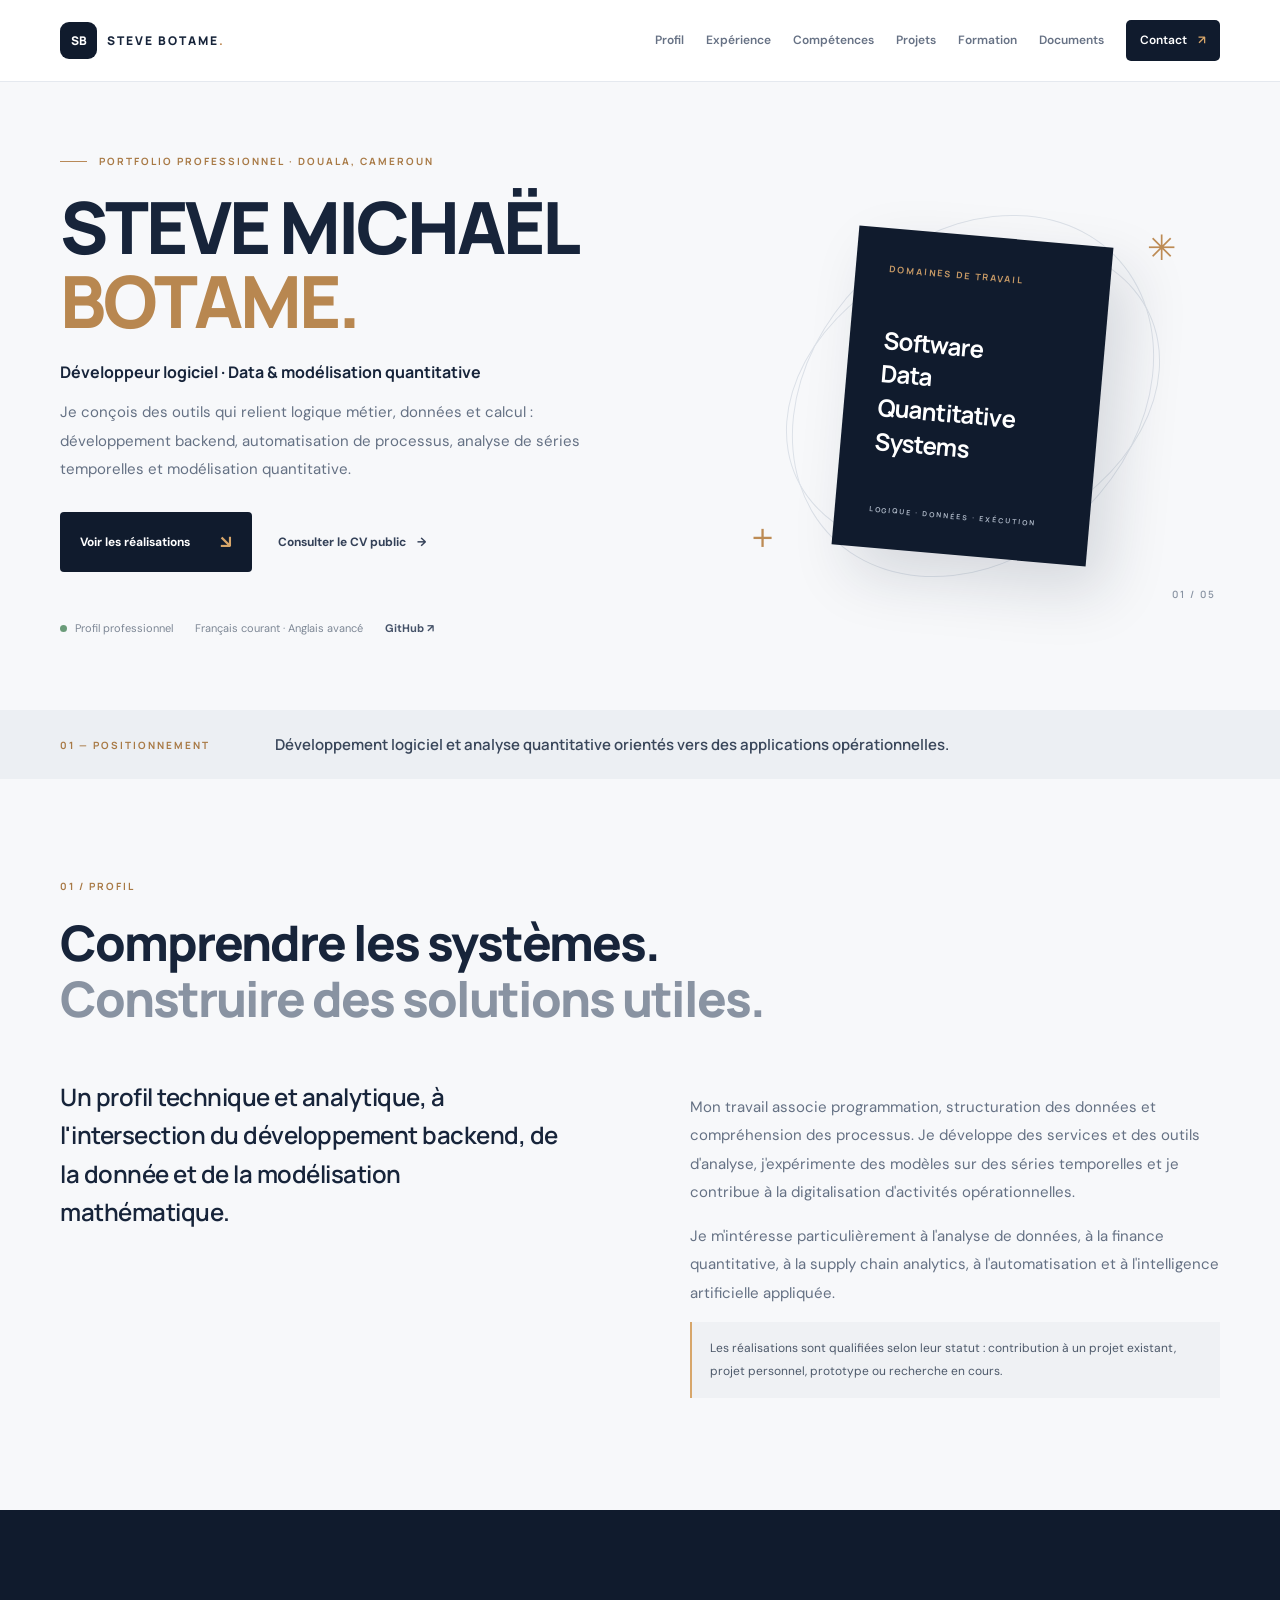
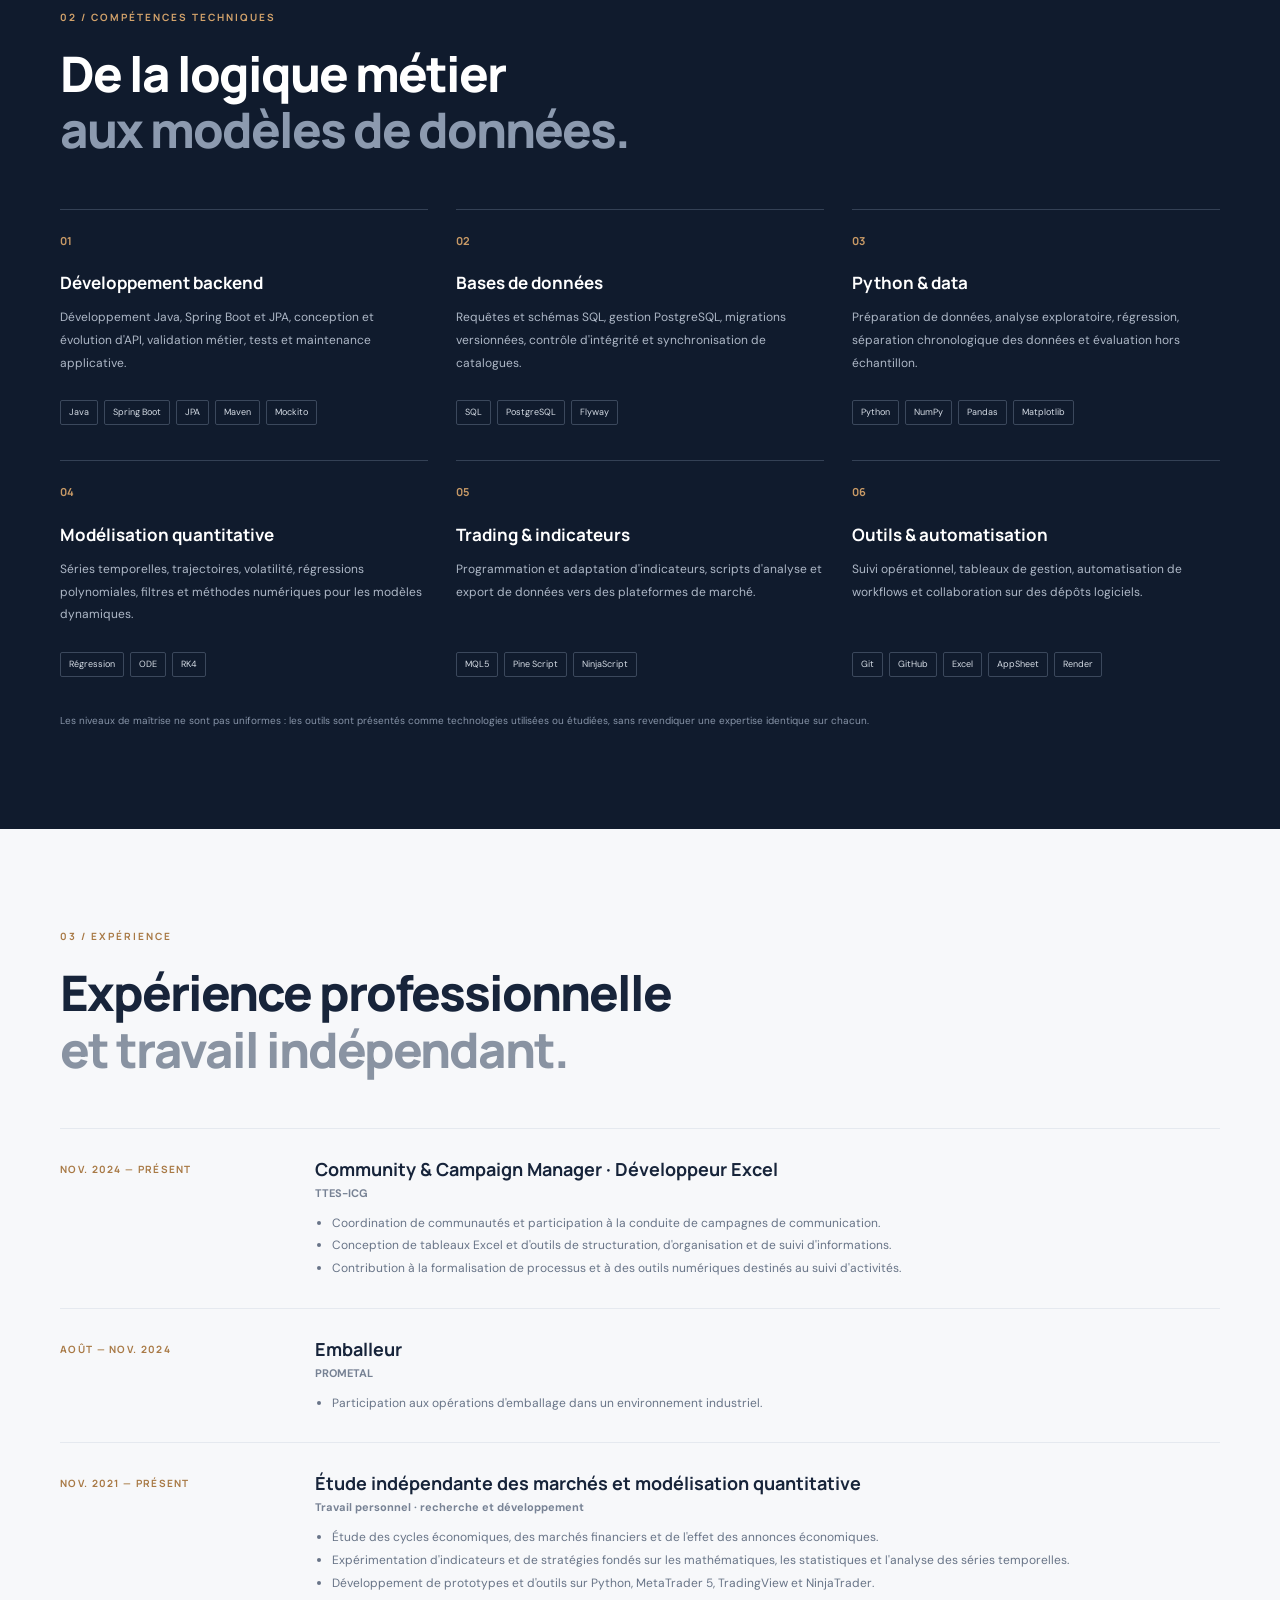
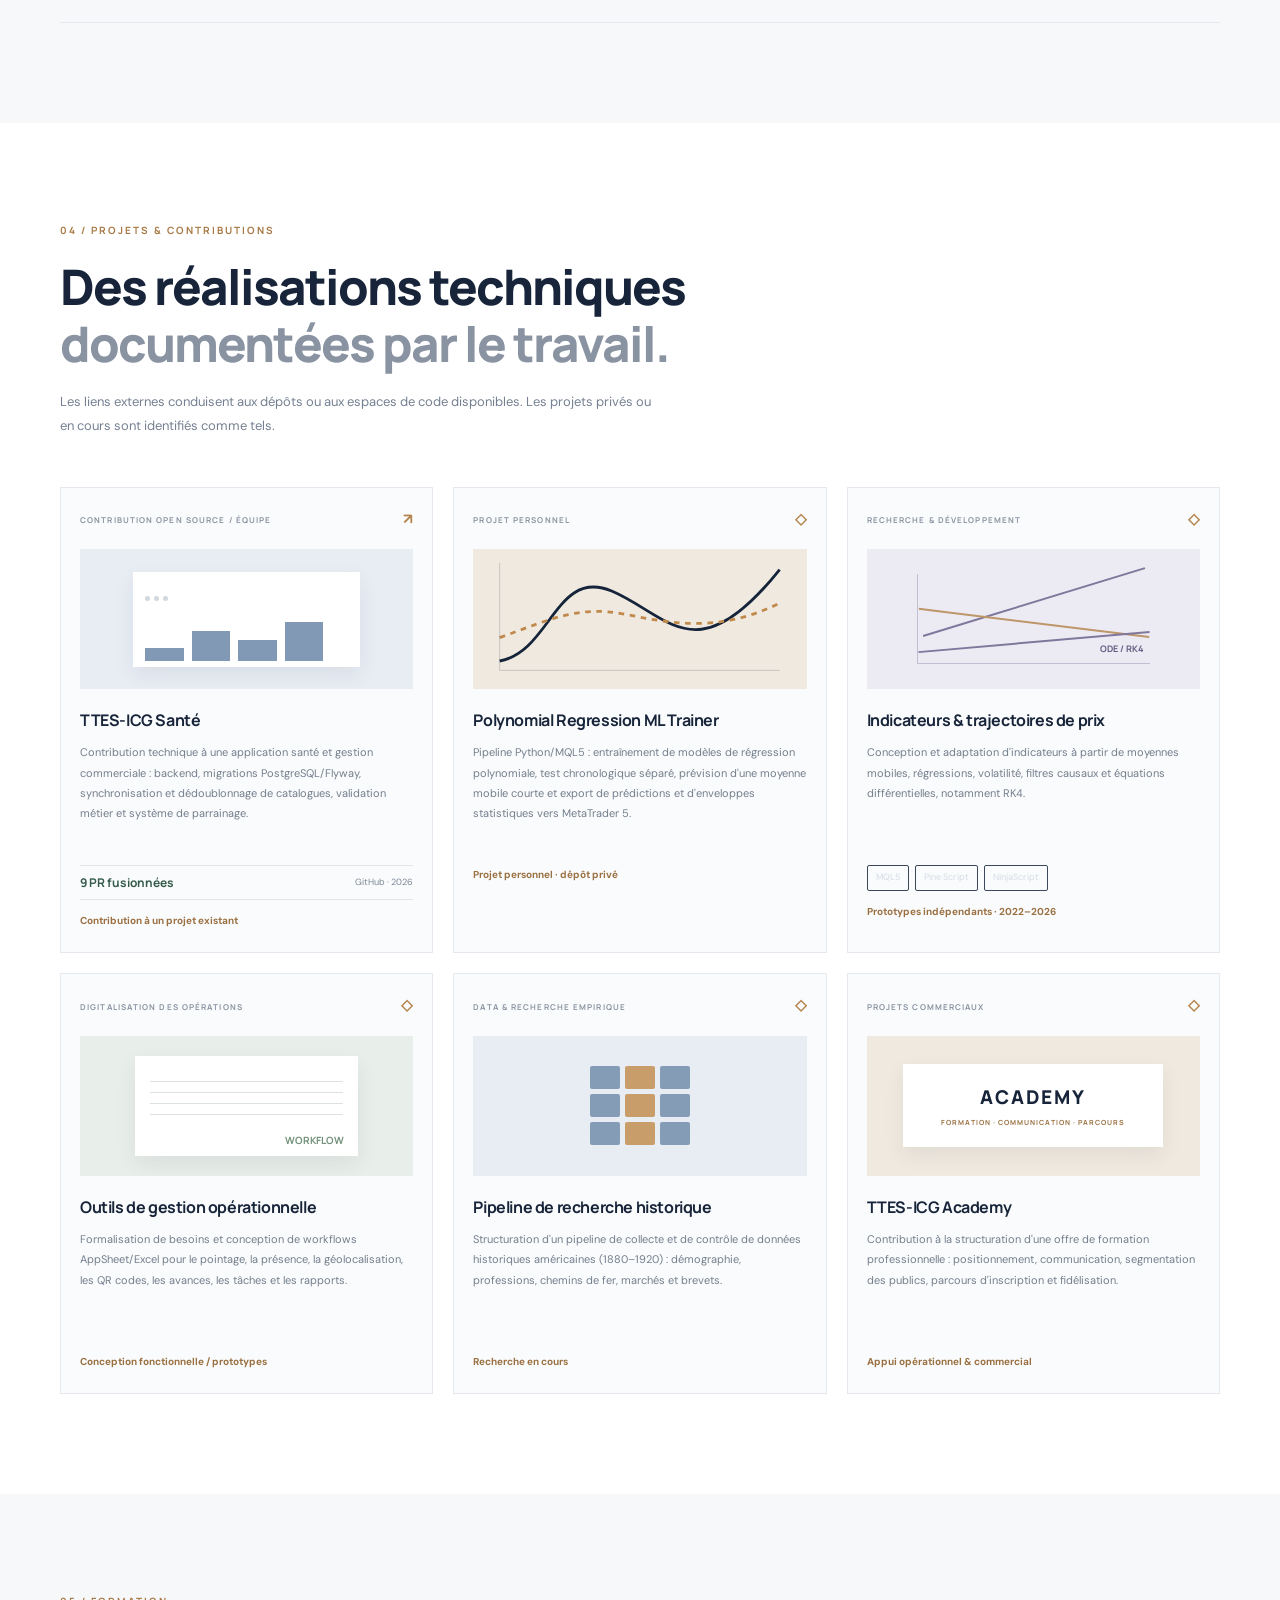
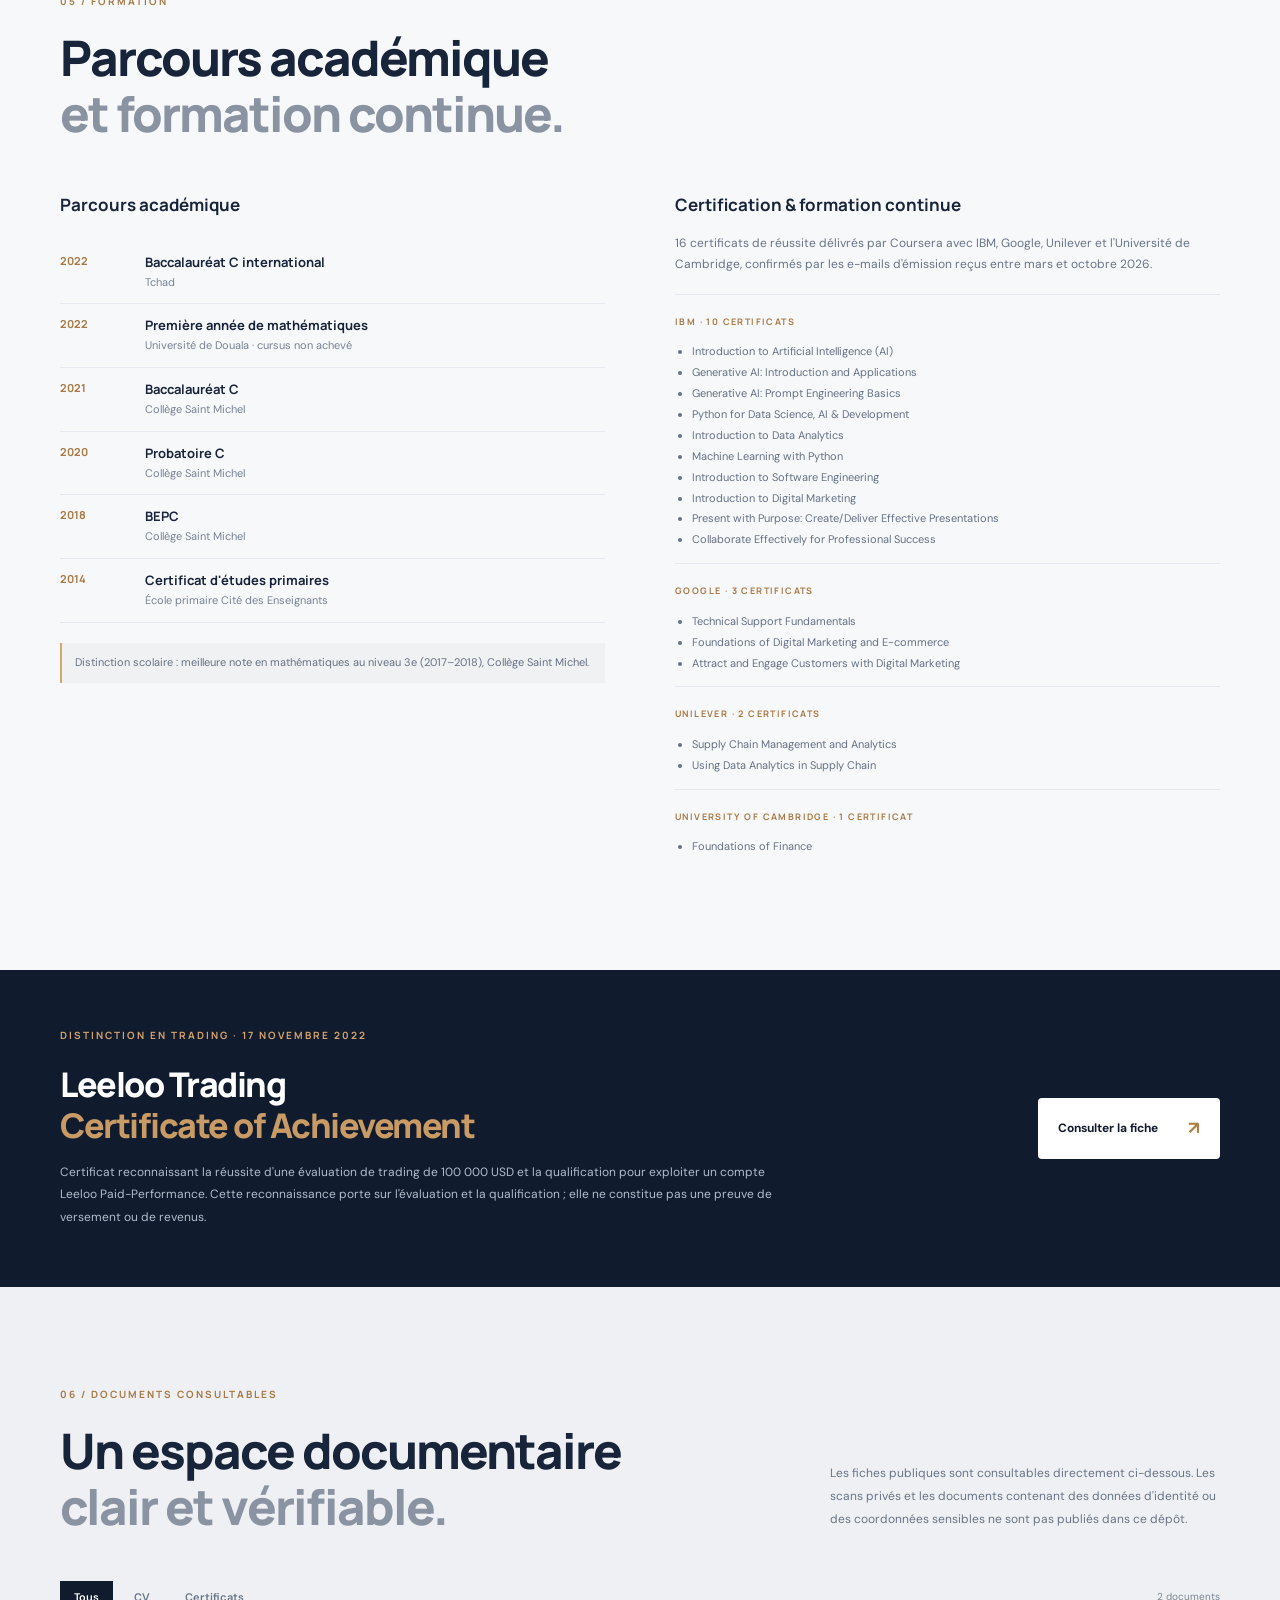
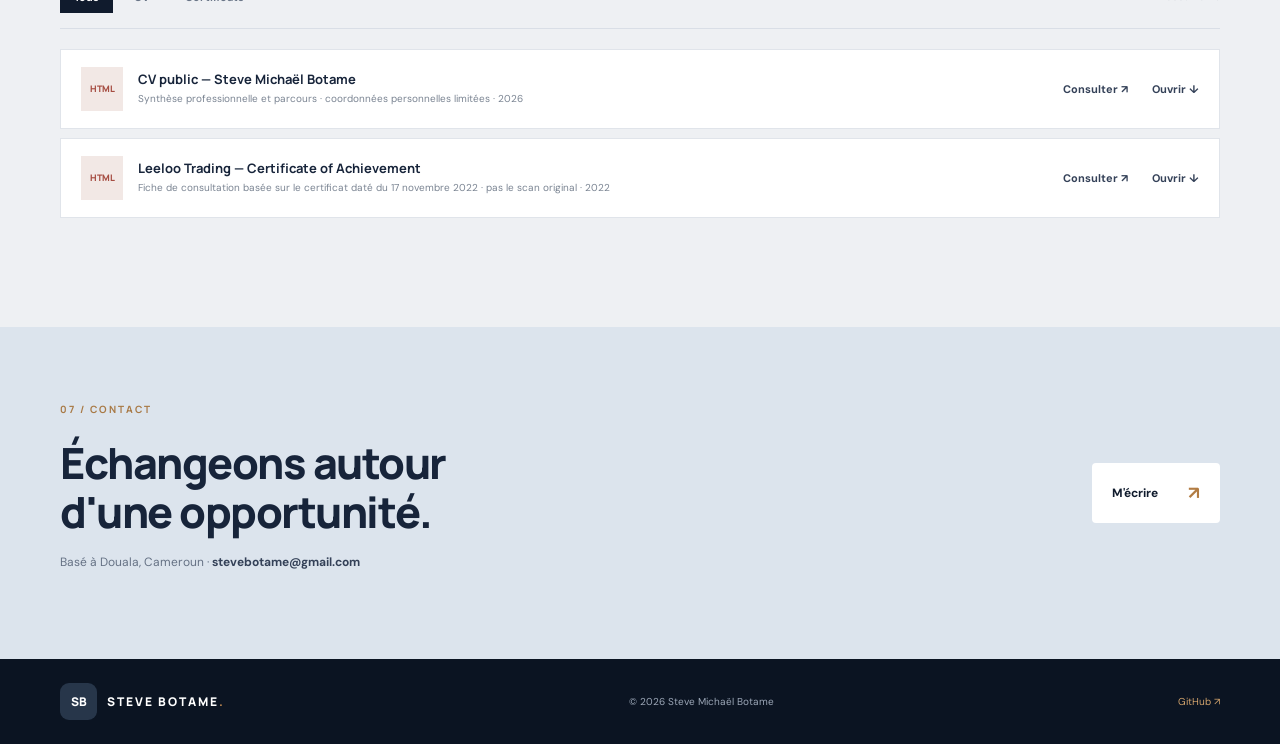
==== index.html @ f56b5866 "Clarify language proficiency in profile" ====
<!doctype html>
<html lang="fr">
<head>
  <meta charset="utf-8">
  <meta name="viewport" content="width=device-width, initial-scale=1">
  <meta name="description" content="Portfolio de Steve Michaël Botame : développement logiciel, data, modélisation quantitative et automatisation.">
  <meta name="theme-color" content="#101b2d">
  <title>Steve Michaël Botame — Développeur logiciel & Data</title>
  <link rel="preconnect" href="https://fonts.googleapis.com">
  <link rel="preconnect" href="https://fonts.gstatic.com" crossorigin>
  <link href="https://fonts.googleapis.com/css2?family=DM+Sans:wght@400;500;600;700&family=Manrope:wght@400;500;600;700;800&display=swap" rel="stylesheet">
  <link rel="stylesheet" href="assets/css/style.css">
</head>
<body>
  <header class="site-header">
    <a class="brand" href="#accueil" aria-label="Retour à l'accueil"><span class="brand-mark">SB</span><span>STEVE BOTAME<span class="brand-dot">.</span></span></a>
    <button class="menu-toggle" id="menuToggle" aria-label="Ouvrir le menu" aria-expanded="false">☰</button>
    <nav id="mainNav">
      <a href="#profil">Profil</a><a href="#experience">Expérience</a><a href="#competences">Compétences</a><a href="#projets">Projets</a><a href="#formation">Formation</a><a href="#documents">Documents</a>
      <a class="nav-contact" href="#contact">Contact <span>↗</span></a>
    </nav>
  </header>

  <main>
    <section class="hero section-wrap" id="accueil">
      <div class="hero-copy">
        <p class="eyebrow"><span class="eyebrow-line"></span> PORTFOLIO PROFESSIONNEL · DOUALA, CAMEROUN</p>
        <h1>STEVE MICHAËL<br><span class="accent">BOTAME.</span></h1>
        <p class="hero-role">Développeur logiciel · Data & modélisation quantitative</p>
        <p class="hero-intro">Je conçois des outils qui relient logique métier, données et calcul : développement backend, automatisation de processus, analyse de séries temporelles et modélisation quantitative.</p>
        <div class="hero-actions"><a class="button button-primary" href="#projets">Voir les réalisations <span>↘</span></a><a class="text-link" href="#documents">Consulter le CV public <span>→</span></a></div>
        <div class="hero-meta"><span><i class="status-dot"></i> Profil professionnel</span><span>Français courant · Anglais avancé</span><a href="https://github.com/stebmic" target="_blank" rel="noopener">GitHub ↗</a></div>
      </div>
      <div class="hero-art" aria-label="Synthèse des domaines professionnels">
        <div class="art-orbit orbit-one"></div><div class="art-orbit orbit-two"></div>
        <div class="art-card"><span class="art-kicker">DOMAINES DE TRAVAIL</span><strong>Software<br>Data<br>Quantitative<br>Systems</strong><span class="art-foot">LOGIQUE · DONNÉES · EXÉCUTION</span></div>
        <span class="art-cross cross-one">✳</span><span class="art-cross cross-two">＋</span><span class="art-number">01 / 05</span>
      </div>
    </section>

    <section class="intro-strip"><div class="section-wrap strip-inner"><span>01 — POSITIONNEMENT</span><p>Développement logiciel et analyse quantitative orientés vers des applications opérationnelles.</p></div></section>

    <section class="content-section section-wrap" id="profil">
      <div class="section-heading"><p class="eyebrow">01 / PROFIL</p><h2>Comprendre les systèmes.<br><span class="muted">Construire des solutions utiles.</span></h2></div>
      <div class="profile-grid">
        <div class="profile-lead"><p class="large-copy">Un profil technique et analytique, à l'intersection du développement backend, de la donnée et de la modélisation mathématique.</p></div>
        <div class="profile-detail"><p>Mon travail associe programmation, structuration des données et compréhension des processus. Je développe des services et des outils d'analyse, j'expérimente des modèles sur des séries temporelles et je contribue à la digitalisation d'activités opérationnelles.</p><p>Je m'intéresse particulièrement à l'analyse de données, à la finance quantitative, à la supply chain analytics, à l'automatisation et à l'intelligence artificielle appliquée.</p><p class="note">Les réalisations sont qualifiées selon leur statut : contribution à un projet existant, projet personnel, prototype ou recherche en cours.</p></div>
      </div>
    </section>

    <section class="dark-section" id="competences"><div class="section-wrap content-section">
      <div class="section-heading light-heading"><p class="eyebrow">02 / COMPÉTENCES TECHNIQUES</p><h2>De la logique métier<br><span class="dark-muted">aux modèles de données.</span></h2></div>
      <div class="skills-grid">
        <article class="skill-item"><span class="skill-index">01</span><h3>Développement backend</h3><p>Développement Java, Spring Boot et JPA, conception et évolution d'API, validation métier, tests et maintenance applicative.</p><div class="tags"><span>Java</span><span>Spring Boot</span><span>JPA</span><span>Maven</span><span>Mockito</span></div></article>
        <article class="skill-item"><span class="skill-index">02</span><h3>Bases de données</h3><p>Requêtes et schémas SQL, gestion PostgreSQL, migrations versionnées, contrôle d'intégrité et synchronisation de catalogues.</p><div class="tags"><span>SQL</span><span>PostgreSQL</span><span>Flyway</span></div></article>
        <article class="skill-item"><span class="skill-index">03</span><h3>Python & data</h3><p>Préparation de données, analyse exploratoire, régression, séparation chronologique des données et évaluation hors échantillon.</p><div class="tags"><span>Python</span><span>NumPy</span><span>Pandas</span><span>Matplotlib</span></div></article>
        <article class="skill-item"><span class="skill-index">04</span><h3>Modélisation quantitative</h3><p>Séries temporelles, trajectoires, volatilité, régressions polynomiales, filtres et méthodes numériques pour les modèles dynamiques.</p><div class="tags"><span>Régression</span><span>ODE</span><span>RK4</span></div></article>
        <article class="skill-item"><span class="skill-index">05</span><h3>Trading & indicateurs</h3><p>Programmation et adaptation d'indicateurs, scripts d'analyse et export de données vers des plateformes de marché.</p><div class="tags"><span>MQL5</span><span>Pine Script</span><span>NinjaScript</span></div></article>
        <article class="skill-item"><span class="skill-index">06</span><h3>Outils & automatisation</h3><p>Suivi opérationnel, tableaux de gestion, automatisation de workflows et collaboration sur des dépôts logiciels.</p><div class="tags"><span>Git</span><span>GitHub</span><span>Excel</span><span>AppSheet</span><span>Render</span></div></article>
      </div>
      <p class="skills-footnote">Les niveaux de maîtrise ne sont pas uniformes : les outils sont présentés comme technologies utilisées ou étudiées, sans revendiquer une expertise identique sur chacun.</p>
    </div></section>

    <section class="content-section section-wrap" id="experience">
      <div class="section-heading"><p class="eyebrow">03 / EXPÉRIENCE</p><h2>Expérience professionnelle<br><span class="muted">et travail indépendant.</span></h2></div>
      <div class="timeline">
        <article class="timeline-item"><div class="timeline-date">NOV. 2024 — PRÉSENT</div><div class="timeline-main"><h3>Community & Campaign Manager · Développeur Excel</h3><p class="timeline-org">TTES-ICG</p><ul><li>Coordination de communautés et participation à la conduite de campagnes de communication.</li><li>Conception de tableaux Excel et d'outils de structuration, d'organisation et de suivi d'informations.</li><li>Contribution à la formalisation de processus et à des outils numériques destinés au suivi d'activités.</li></ul></div></article>
        <article class="timeline-item"><div class="timeline-date">AOÛT — NOV. 2024</div><div class="timeline-main"><h3>Emballeur</h3><p class="timeline-org">PROMETAL</p><ul><li>Participation aux opérations d'emballage dans un environnement industriel.</li></ul></div></article>
        <article class="timeline-item"><div class="timeline-date">NOV. 2021 — PRÉSENT</div><div class="timeline-main"><h3>Étude indépendante des marchés et modélisation quantitative</h3><p class="timeline-org">Travail personnel · recherche et développement</p><ul><li>Étude des cycles économiques, des marchés financiers et de l'effet des annonces économiques.</li><li>Expérimentation d'indicateurs et de stratégies fondés sur les mathématiques, les statistiques et l'analyse des séries temporelles.</li><li>Développement de prototypes et d'outils sur Python, MetaTrader 5, TradingView et NinjaTrader.</li></ul></div></article>
      </div>
    </section>

    <section class="projects-section" id="projets"><div class="section-wrap content-section">
      <div class="section-heading"><p class="eyebrow">04 / PROJETS & CONTRIBUTIONS</p><h2>Des réalisations techniques<br><span class="muted">documentées par le travail.</span></h2><p class="section-desc">Les liens externes conduisent aux dépôts ou aux espaces de code disponibles. Les projets privés ou en cours sont identifiés comme tels.</p></div>
      <div class="projects-grid">
        <article class="project-card"><div class="project-top"><span class="project-type">CONTRIBUTION OPEN SOURCE / ÉQUIPE</span><a class="project-arrow" href="https://github.com/thekrakens007/ttes-sante" target="_blank" rel="noopener">↗</a></div><div class="project-visual visual-blue"><div class="mini-window"><span></span><span></span><span></span><div class="mini-bars"><i></i><i></i><i></i><i></i></div></div></div><h3>TTES-ICG Santé</h3><p>Contribution technique à une application santé et gestion commerciale : backend, migrations PostgreSQL/Flyway, synchronisation et dédoublonnage de catalogues, validation métier et système de parrainage.</p><div class="project-result"><strong>9 PR fusionnées</strong><span>GitHub · 2026</span></div><span class="project-status">Contribution à un projet existant</span></article>
        <article class="project-card"><div class="project-top"><span class="project-type">PROJET PERSONNEL</span><span class="project-arrow">◇</span></div><div class="project-visual visual-sand"><svg viewBox="0 0 320 150" role="img" aria-label="Courbes de régression"><path d="M10 120 C65 110 70 20 130 45 S220 135 310 22" fill="none" stroke="#15243a" stroke-width="3"/><path d="M10 95 C65 75 95 60 145 70 S245 90 310 58" fill="none" stroke="#c18a4c" stroke-width="3" stroke-dasharray="6 6"/><path d="M10 130 H310 M10 15 V130" stroke="#15243a" opacity=".2"/></svg></div><h3>Polynomial Regression ML Trainer</h3><p>Pipeline Python/MQL5 : entraînement de modèles de régression polynomiale, test chronologique séparé, prévision d'une moyenne mobile courte et export de prédictions et d'enveloppes statistiques vers MetaTrader 5.</p><span class="project-status">Projet personnel · dépôt privé</span></article>
        <article class="project-card"><div class="project-top"><span class="project-type">RECHERCHE & DÉVELOPPEMENT</span><span class="project-arrow">◇</span></div><div class="project-visual visual-lilac"><div class="math-lines"><i></i><i></i><i></i><b>ODE / RK4</b></div></div><h3>Indicateurs & trajectoires de prix</h3><p>Conception et adaptation d'indicateurs à partir de moyennes mobiles, régressions, volatilité, filtres causaux et équations différentielles, notamment RK4.</p><div class="tags"><span>MQL5</span><span>Pine Script</span><span>NinjaScript</span></div><span class="project-status">Prototypes indépendants · 2022–2026</span></article>
        <article class="project-card"><div class="project-top"><span class="project-type">DIGITALISATION DES OPÉRATIONS</span><span class="project-arrow">◇</span></div><div class="project-visual visual-green"><div class="ledger"><div></div><div></div><div></div><div></div><b>WORKFLOW</b></div></div><h3>Outils de gestion opérationnelle</h3><p>Formalisation de besoins et conception de workflows AppSheet/Excel pour le pointage, la présence, la géolocalisation, les QR codes, les avances, les tâches et les rapports.</p><span class="project-status">Conception fonctionnelle / prototypes</span></article>
        <article class="project-card"><div class="project-top"><span class="project-type">DATA & RECHERCHE EMPIRIQUE</span><span class="project-arrow">◇</span></div><div class="project-visual visual-blue"><div class="data-grid"><span></span><span></span><span></span><span></span><span></span><span></span><span></span><span></span><span></span></div></div><h3>Pipeline de recherche historique</h3><p>Structuration d'un pipeline de collecte et de contrôle de données historiques américaines (1880–1920) : démographie, professions, chemins de fer, marchés et brevets.</p><span class="project-status">Recherche en cours</span></article>
        <article class="project-card"><div class="project-top"><span class="project-type">PROJETS COMMERCIAUX</span><span class="project-arrow">◇</span></div><div class="project-visual visual-sand"><div class="academy-card"><b>ACADEMY</b><span>FORMATION · COMMUNICATION · PARCOURS</span></div></div><h3>TTES-ICG Academy</h3><p>Contribution à la structuration d'une offre de formation professionnelle : positionnement, communication, segmentation des publics, parcours d'inscription et fidélisation.</p><span class="project-status">Appui opérationnel & commercial</span></article>
      </div>
    </div></section>

    <section class="content-section section-wrap" id="formation">
      <div class="section-heading"><p class="eyebrow">05 / FORMATION</p><h2>Parcours académique<br><span class="muted">et formation continue.</span></h2></div>
      <div class="education-grid">
        <div class="education-column"><h3 class="subheading">Parcours académique</h3>
          <article class="education-item"><span>2022</span><div><h4>Baccalauréat C international</h4><p>Tchad</p></div></article>
          <article class="education-item"><span>2022</span><div><h4>Première année de mathématiques</h4><p>Université de Douala · cursus non achevé</p></div></article>
          <article class="education-item"><span>2021</span><div><h4>Baccalauréat C</h4><p>Collège Saint Michel</p></div></article>
          <article class="education-item"><span>2020</span><div><h4>Probatoire C</h4><p>Collège Saint Michel</p></div></article>
          <article class="education-item"><span>2018</span><div><h4>BEPC</h4><p>Collège Saint Michel</p></div></article>
          <article class="education-item"><span>2014</span><div><h4>Certificat d'études primaires</h4><p>École primaire Cité des Enseignants</p></div></article>
          <p class="distinction">Distinction scolaire : meilleure note en mathématiques au niveau 3e (2017–2018), Collège Saint Michel.</p>
        </div>
        <div class="education-column"><h3 class="subheading">Certification & formation continue</h3>
          <p class="education-note">16 certificats de réussite délivrés par Coursera avec IBM, Google, Unilever et l'Université de Cambridge, confirmés par les e-mails d'émission reçus entre mars et octobre 2026.</p>
          <div class="certificate-group"><span class="issuer">IBM · 10 CERTIFICATS</span><ul><li>Introduction to Artificial Intelligence (AI)</li><li>Generative AI: Introduction and Applications</li><li>Generative AI: Prompt Engineering Basics</li><li>Python for Data Science, AI & Development</li><li>Introduction to Data Analytics</li><li>Machine Learning with Python</li><li>Introduction to Software Engineering</li><li>Introduction to Digital Marketing</li><li>Present with Purpose: Create/Deliver Effective Presentations</li><li>Collaborate Effectively for Professional Success</li></ul></div>
          <div class="certificate-group"><span class="issuer">GOOGLE · 3 CERTIFICATS</span><ul><li>Technical Support Fundamentals</li><li>Foundations of Digital Marketing and E-commerce</li><li>Attract and Engage Customers with Digital Marketing</li></ul></div>
          <div class="certificate-group"><span class="issuer">UNILEVER · 2 CERTIFICATS</span><ul><li>Supply Chain Management and Analytics</li><li>Using Data Analytics in Supply Chain</li></ul></div>
          <div class="certificate-group"><span class="issuer">UNIVERSITY OF CAMBRIDGE · 1 CERTIFICAT</span><ul><li>Foundations of Finance</li></ul></div>
        </div>
      </div>
    </section>

    <section class="achievement-section"><div class="section-wrap achievement-inner"><div><p class="eyebrow">DISTINCTION EN TRADING · 17 NOVEMBRE 2022</p><h2>Leeloo Trading<br><span>Certificate of Achievement</span></h2><p>Certificat reconnaissant la réussite d'une évaluation de trading de 100 000 USD et la qualification pour exploiter un compte Leeloo Paid-Performance. Cette reconnaissance porte sur l'évaluation et la qualification ; elle ne constitue pas une preuve de versement ou de revenus.</p></div><a class="button button-light" href="documents/certifications/leeloo-trading-2022.html" target="_blank" rel="noopener">Consulter la fiche <span>↗</span></a></div></section>

    <section class="documents-section" id="documents"><div class="section-wrap content-section">
      <div class="docs-heading"><div><p class="eyebrow">06 / DOCUMENTS CONSULTABLES</p><h2>Un espace documentaire<br><span class="muted">clair et vérifiable.</span></h2></div><p>Les fiches publiques sont consultables directement ci-dessous. Les scans privés et les documents contenant des données d'identité ou des coordonnées sensibles ne sont pas publiés dans ce dépôt.</p></div>
      <div class="doc-toolbar"><div class="filter-tabs" role="group" aria-label="Filtrer les documents"><button class="filter active" data-filter="all">Tous</button><button class="filter" data-filter="cv">CV</button><button class="filter" data-filter="certification">Certificats</button></div><span id="docCount" class="doc-count">2 documents</span></div>
      <div id="documentList" class="document-list"></div>
      <div class="viewer" id="documentViewer" hidden><div class="viewer-head"><div><span class="viewer-label">APERÇU DU DOCUMENT</span><h3 id="viewerTitle">Document</h3></div><div class="viewer-actions"><a id="openDocument" class="text-link" href="#" target="_blank" rel="noopener">Ouvrir dans un nouvel onglet ↗</a><button id="closeViewer" class="close-viewer" aria-label="Fermer l'aperçu">✕</button></div></div><iframe id="pdfFrame" title="Aperçu du document" loading="lazy"></iframe></div>
    </div></section>

    <section class="contact-section" id="contact"><div class="section-wrap contact-inner"><div><p class="eyebrow">07 / CONTACT</p><h2>Échangeons autour<br>d'une opportunité.</h2><p>Basé à Douala, Cameroun · <a href="mailto:stevebotame@gmail.com">stevebotame@gmail.com</a></p></div><a class="button button-light" href="mailto:stevebotame@gmail.com">M'écrire <span>↗</span></a></div></section>
  </main>
  <footer class="site-footer"><div class="section-wrap footer-inner"><a class="brand footer-brand" href="#accueil"><span class="brand-mark">SB</span><span>STEVE BOTAME<span class="brand-dot">.</span></span></a><span>© <span id="year"></span> Steve Michaël Botame</span><a href="https://github.com/stebmic" target="_blank" rel="noopener">GitHub ↗</a></div></footer>
  <script src="assets/js/app.js"></script>
</body>
</html>
---- assets/css/style.css ----
:root{--navy:#101b2d;--ink:#17243a;--muted:#687487;--paper:#f7f8fa;--line:#e5e9ef;--gold:#d7a66a;--white:#fff;--sans:"DM Sans",sans-serif;--display:"Manrope",sans-serif}*{box-sizing:border-box}html{scroll-behavior:smooth;scroll-padding-top:90px}body{margin:0;background:var(--paper);color:var(--ink);font-family:var(--sans);font-size:15px;line-height:1.7}a{color:inherit;text-decoration:none}.section-wrap{width:min(1160px,calc(100% - 56px));margin-inline:auto}.site-header{height:82px;padding:0 max(28px,calc((100% - 1160px)/2));display:flex;align-items:center;justify-content:space-between;background:#fff;border-bottom:1px solid var(--line);position:sticky;top:0;z-index:20}.brand{display:flex;align-items:center;gap:10px;font:800 12px var(--display);letter-spacing:2px}.brand-mark{display:grid;place-items:center;width:37px;height:37px;background:var(--navy);color:white;border-radius:9px;font:800 12px var(--display);letter-spacing:0}.brand-dot{color:#bd8750}.site-header nav{display:flex;align-items:center;gap:22px;font-size:12px;font-weight:600}.site-header nav a:not(.nav-contact){color:#667184}.site-header nav a:hover,.text-link:hover{color:#b27c43}.nav-contact{background:var(--navy);color:white;padding:10px 14px;border-radius:5px}.nav-contact span{margin-left:8px;color:var(--gold)}.menu-toggle{display:none;border:0;background:none;font-size:24px}.hero{min-height:610px;display:grid;grid-template-columns:1.1fr .9fr;align-items:center;gap:60px;padding-block:72px}.eyebrow{font:700 10px var(--display);letter-spacing:2px;color:#a87945;margin:0 0 22px;display:flex;align-items:center;gap:12px}.eyebrow-line{width:27px;height:1px;background:#b88958}.hero h1{font:800 clamp(46px,6vw,72px)/1.03 var(--display);letter-spacing:-3px;margin:0}.accent{color:#b88750}.hero-role{font:700 16px var(--display);margin:23px 0 0}.hero-intro{max-width:560px;color:#657184;font-size:15px;line-height:1.9;margin:15px 0 28px}.hero-actions{display:flex;align-items:center;gap:26px;flex-wrap:wrap}.button{display:inline-flex;align-items:center;gap:30px;padding:15px 20px;border-radius:4px;font-weight:700;font-size:12px}.button-primary{background:var(--navy);color:white}.button-primary span{color:var(--gold);font-size:18px}.text-link{font-size:12px;font-weight:700;color:#344158}.text-link span{margin-left:8px}.hero-meta{display:flex;gap:22px;margin-top:47px;font-size:11px;color:#7d8795;flex-wrap:wrap}.hero-meta>span{display:flex;align-items:center;gap:8px}.hero-meta a{font-weight:700;color:#455268}.status-dot{width:7px;height:7px;border-radius:50%;background:#6a9b79}.hero-art{height:410px;position:relative;display:grid;place-items:center}.art-orbit{position:absolute;border:1px solid #dce1e8;border-radius:50%;transform:rotate(-25deg)}.orbit-one{width:390px;height:290px}.orbit-two{width:320px;height:400px;transform:rotate(45deg)}.art-card{position:relative;width:255px;height:320px;background:var(--navy);color:white;padding:34px;display:flex;flex-direction:column;justify-content:space-between;box-shadow:20px 25px 60px #17243a25;transform:rotate(5deg)}.art-kicker,.art-foot{font:700 9px var(--display);letter-spacing:2px;color:#c99b66}.art-card strong{font:700 24px/1.4 var(--display);letter-spacing:-.8px}.art-foot{font-size:7px;color:#aab4c3}.art-cross{position:absolute;color:#bd8b54;font-size:35px}.cross-one{top:28px;right:44px}.cross-two{bottom:35px;left:20px}.art-number{position:absolute;bottom:0;right:4px;font:600 10px var(--display);letter-spacing:2px;color:#8993a2}.intro-strip{background:#eceff3}.strip-inner{display:flex;align-items:center;gap:65px;padding-block:24px}.strip-inner span{font:700 10px var(--display);letter-spacing:2px;color:#a87945}.strip-inner p{margin:0;font:600 15px var(--display);color:#39465a}.content-section{padding-block:100px}.section-heading{margin-bottom:50px}.section-heading h2,.docs-heading h2{font:800 clamp(34px,4.2vw,49px)/1.15 var(--display);letter-spacing:-2px;margin:0}.muted{color:#8993a2}.profile-grid{display:grid;grid-template-columns:1fr 1fr;gap:100px}.large-copy{font:600 24px/1.6 var(--display);letter-spacing:-.5px;margin:0;max-width:500px}.profile-detail{color:#657184;line-height:1.9}.note{padding:15px 18px;border-left:2px solid var(--gold);background:#eff1f4;color:#4d596a;font-size:12px}.dark-section{background:var(--navy);color:white}.light-heading .eyebrow{color:#d3a36b}.dark-muted{color:#8c9aaf}.skills-grid{display:grid;grid-template-columns:repeat(3,1fr);gap:35px 28px}.skill-item{border-top:1px solid #344155;padding-top:18px}.skill-index{font:700 11px var(--display);color:#c89a66}.skill-item h3{font:700 17px var(--display);margin:18px 0 10px}.skill-item p{font-size:12px;line-height:1.9;color:#aeb8c7;min-height:82px}.tags{display:flex;flex-wrap:wrap;gap:6px}.tags span{font-size:9px;color:#d5dce5;border:1px solid #3b485c;padding:4px 8px;border-radius:2px}.skills-footnote{font-size:10px;color:#8794a8;margin:35px 0 0}.timeline{border-top:1px solid var(--line)}.timeline-item{display:grid;grid-template-columns:220px 1fr;gap:35px;padding:28px 0;border-bottom:1px solid var(--line)}.timeline-date{font:700 10px var(--display);letter-spacing:1.3px;color:#a87945;padding-top:5px}.timeline-main h3{font:700 18px var(--display);margin:0}.timeline-org{font-size:11px;font-weight:700;color:#778294;margin:3px 0 9px}.timeline-main ul{padding-left:17px;margin:7px 0 0;color:#687487;font-size:12px;line-height:1.9}.projects-section{background:#fff}.section-desc{max-width:600px;color:#758092;margin-top:18px;line-height:1.8;font-size:13px}.projects-grid{display:grid;grid-template-columns:repeat(3,1fr);gap:20px}.project-card{background:#fafbfc;border:1px solid var(--line);padding:19px 19px 23px;transition:transform .2s,box-shadow .2s}.project-card:hover{transform:translateY(-4px);box-shadow:0 15px 35px #17243a0d}.project-top{display:flex;justify-content:space-between;align-items:center;gap:10px}.project-type{font:700 8px var(--display);letter-spacing:1.1px;color:#8a94a2}.project-arrow{color:#b5834c;font-weight:700}.project-visual{height:140px;margin:17px 0 20px;display:grid;place-items:center;overflow:hidden}.visual-blue{background:#e8edf4}.visual-sand{background:#f0e9df}.visual-green{background:#e8eee9}.visual-lilac{background:#eceaf3}.mini-window{width:68%;height:95px;background:#fff;padding:12px;box-shadow:0 8px 20px #17243a12;position:relative}.mini-window>span{display:inline-block;width:5px;height:5px;border-radius:50%;background:#d2d8df;margin-right:4px}.mini-bars{height:52px;display:flex;align-items:end;gap:8px;padding-top:8px}.mini-bars i{width:19%;background:#8299b5;height:30%}.mini-bars i:nth-child(2){height:70%}.mini-bars i:nth-child(3){height:48%}.mini-bars i:nth-child(4){height:90%}.project-visual svg{width:100%;height:100%}.ledger{width:67%;height:100px;background:white;box-shadow:0 8px 20px #17243a12;padding:15px;position:relative}.ledger div{height:1px;background:#dce3dd;margin:10px 0}.ledger b{position:absolute;right:14px;bottom:9px;color:#72917a;font:700 10px var(--display)}.math-lines{width:70%;height:90px;position:relative;border-left:1px solid #c3bfd3;border-bottom:1px solid #c3bfd3}.math-lines i{position:absolute;left:0;right:0;height:2px;background:#7f789c;top:27px;transform:rotate(-17deg)}.math-lines i:nth-child(2){top:48px;transform:rotate(7deg);background:#bd9669}.math-lines i:nth-child(3){top:67px;transform:rotate(-5deg);background:#7f789c}.math-lines b{position:absolute;bottom:8px;right:7px;font:700 9px var(--display);color:#645b83}.data-grid{display:grid;grid-template-columns:repeat(3,30px);gap:5px}.data-grid span{width:30px;height:23px;background:#849cb6;border-radius:2px}.data-grid span:nth-child(3n+2){background:#c99d69}.academy-card{background:white;width:78%;height:83px;display:flex;flex-direction:column;justify-content:center;align-items:center;gap:8px;box-shadow:0 8px 20px #17243a12}.academy-card b{font:800 19px var(--display);letter-spacing:2px}.academy-card span{font:700 7px var(--display);letter-spacing:1px;color:#9a7042}.project-card h3{font:700 16px var(--display);letter-spacing:-.4px;margin:0 0 9px}.project-card p{font-size:11px;line-height:1.85;color:#737e8d;min-height:112px}.project-status{display:block;font-size:10px;color:#9a7042;font-weight:700;margin-top:12px}.project-result{display:flex;justify-content:space-between;align-items:center;border-top:1px solid #e2e6eb;border-bottom:1px solid #e2e6eb;padding:8px 0;margin-top:10px}.project-result strong{font:700 12px var(--display);color:#345a49}.project-result span{font-size:9px;color:#7b8695}.education-grid{display:grid;grid-template-columns:1fr 1fr;gap:70px}.subheading{font:700 17px var(--display);margin:0 0 25px}.education-item{display:grid;grid-template-columns:70px 1fr;gap:15px;padding:12px 0;border-bottom:1px solid var(--line)}.education-item>span{font:700 11px var(--display);color:#a87945}.education-item h4{font:700 13px var(--display);margin:0}.education-item p{font-size:11px;color:#778294;margin:2px 0 0}.distinction{font-size:11px;line-height:1.8;color:#657184;border-left:2px solid var(--gold);padding:10px 13px;background:#f0f1f3;margin-top:20px}.education-note{font-size:12px;color:#687487;line-height:1.8;margin:-8px 0 18px}.certificate-group{padding:13px 0;border-top:1px solid var(--line)}.issuer{font:700 9px var(--display);letter-spacing:1.4px;color:#a87945}.certificate-group ul{padding-left:17px;margin:8px 0 0;color:#657184;font-size:11px;line-height:1.9}.achievement-section{background:var(--navy);color:white}.achievement-inner{padding-block:58px;display:flex;align-items:center;justify-content:space-between;gap:60px}.achievement-inner>div{max-width:720px}.achievement-inner .eyebrow{color:#d3a36b}.achievement-inner h2{font:800 34px/1.2 var(--display);letter-spacing:-1.5px;margin:0}.achievement-inner h2 span{color:#c89a66}.achievement-inner p:not(.eyebrow){font-size:12px;color:#b1bccb;line-height:1.9;margin:15px 0 0}.button-light{background:white;color:var(--navy);white-space:nowrap}.button-light span{color:#b27c43;font-size:18px}.documents-section{background:#eef0f3}.docs-heading{display:flex;justify-content:space-between;align-items:end;gap:60px;margin-bottom:45px}.docs-heading>p{max-width:390px;font-size:12px;color:#687487;line-height:1.9;margin:0 0 5px}.doc-toolbar{display:flex;justify-content:space-between;align-items:center;border-bottom:1px solid #d9dee6;padding-bottom:15px;gap:20px}.filter-tabs{display:flex;gap:7px;flex-wrap:wrap}.filter{border:1px solid transparent;background:transparent;color:#697587;padding:8px 13px;font:600 11px var(--sans);cursor:pointer}.filter.active{background:var(--navy);color:white}.doc-count{font-size:10px;color:#7b8695}.document-list{padding-top:20px}.document-row{display:grid;grid-template-columns:1fr auto;align-items:center;gap:15px;background:white;border:1px solid #e0e4ea;padding:17px 20px;margin-bottom:9px}.document-info{display:flex;align-items:center;gap:15px}.pdf-icon{width:42px;height:44px;background:#f2e8e5;color:#a64d42;display:grid;place-items:center;font:800 9px var(--display)}.document-info h3{font:700 13px var(--display);margin:0}.document-info p{font-size:10px;color:#7a8492;margin:2px 0 0}.doc-actions{display:flex;align-items:center;gap:18px}.doc-actions button,.doc-actions a{border:0;background:none;color:#344158;font:700 11px var(--sans);cursor:pointer}.doc-actions button:hover,.doc-actions a:hover{color:#b27c43}.viewer{background:white;margin-top:28px;border:1px solid #dce1e8}.viewer-head{padding:17px 20px;display:flex;align-items:center;justify-content:space-between;gap:20px}.viewer-label{font:700 9px var(--display);letter-spacing:1.5px;color:#a87945}.viewer-head h3{font:700 14px var(--display);margin:3px 0 0}.viewer-actions{display:flex;align-items:center;gap:20px}.close-viewer{border:0;background:#edf0f4;width:30px;height:30px;cursor:pointer}.viewer iframe{width:100%;height:720px;border:0;border-top:1px solid var(--line)}.contact-section{background:#dce4ed}.contact-inner{padding-block:75px;display:flex;justify-content:space-between;align-items:center;gap:40px}.contact-inner h2{font:800 43px/1.15 var(--display);letter-spacing:-1.5px;margin:0}.contact-inner>div>p:last-child{color:#657184;font-size:12px;margin-top:15px}.contact-inner>div>p a{font-weight:700;color:#344158}.site-footer{background:#0b1422;color:#9da8b8}.footer-inner{min-height:85px;display:flex;align-items:center;justify-content:space-between;gap:20px;font-size:10px}.footer-brand{color:white}.footer-brand .brand-mark{background:#27364a}.site-footer a:last-child{color:#d2a36c}.site-footer a:last-child:hover{color:white}
@media(max-width:1050px){.site-header nav{gap:13px}.site-header nav a{font-size:11px}.hero{gap:20px}.hero-art{transform:scale(.88)}.projects-grid{grid-template-columns:repeat(2,1fr)}.project-card p{min-height:90px}}
@media(max-width:850px){.site-header nav{gap:11px}.profile-grid{gap:45px}.skills-grid{grid-template-columns:repeat(2,1fr)}.education-grid{gap:40px}.docs-heading{align-items:start;flex-direction:column;gap:20px}.docs-heading>p{max-width:600px}}
@media(max-width:700px){.site-header{height:70px;padding-inline:18px}.menu-toggle{display:block}.site-header nav{display:none;position:absolute;top:70px;left:0;right:0;background:white;padding:20px;box-shadow:0 15px 20px #101b2d12;flex-direction:column;align-items:stretch;gap:16px}.site-header nav.open{display:flex}.nav-contact{text-align:center}.section-wrap{width:min(100% - 36px,1160px)}.hero{grid-template-columns:1fr;padding-block:58px 40px;gap:10px}.hero h1{font-size:48px}.hero-role{font-size:14px}.hero-intro{font-size:13px}.hero-meta{margin-top:32px;gap:12px}.hero-art{height:310px;transform:scale(.78);margin-top:-8px}.strip-inner{gap:15px;align-items:start;flex-direction:column}.strip-inner p{font-size:13px}.content-section{padding-block:68px}.section-heading{margin-bottom:34px}.section-heading h2,.docs-heading h2{font-size:35px}.profile-grid,.education-grid{grid-template-columns:1fr;gap:28px}.large-copy{font-size:20px}.skills-grid,.projects-grid{grid-template-columns:1fr}.skill-item p,.project-card p{min-height:0}.skill-item h3{margin-top:14px}.timeline-item{grid-template-columns:1fr;gap:7px;padding:20px 0}.timeline-main h3{font-size:16px}.project-card{padding:17px}.project-card p{min-height:0}.achievement-inner{padding-block:48px;align-items:start;flex-direction:column;gap:22px}.achievement-inner h2{font-size:30px}.docs-heading{margin-bottom:30px}.doc-toolbar{align-items:start;flex-direction:column}.filter-tabs{gap:2px}.filter{padding:7px 9px}.document-row{grid-template-columns:1fr}.doc-actions{justify-content:flex-end}.viewer-head{align-items:start;flex-direction:column}.viewer-actions{width:100%;justify-content:space-between}.viewer iframe{height:600px}.contact-inner{padding-block:55px;align-items:start;flex-direction:column}.contact-inner h2{font-size:36px}.footer-inner{padding-block:22px;align-items:start;flex-direction:column}.footer-inner>span{order:3}}
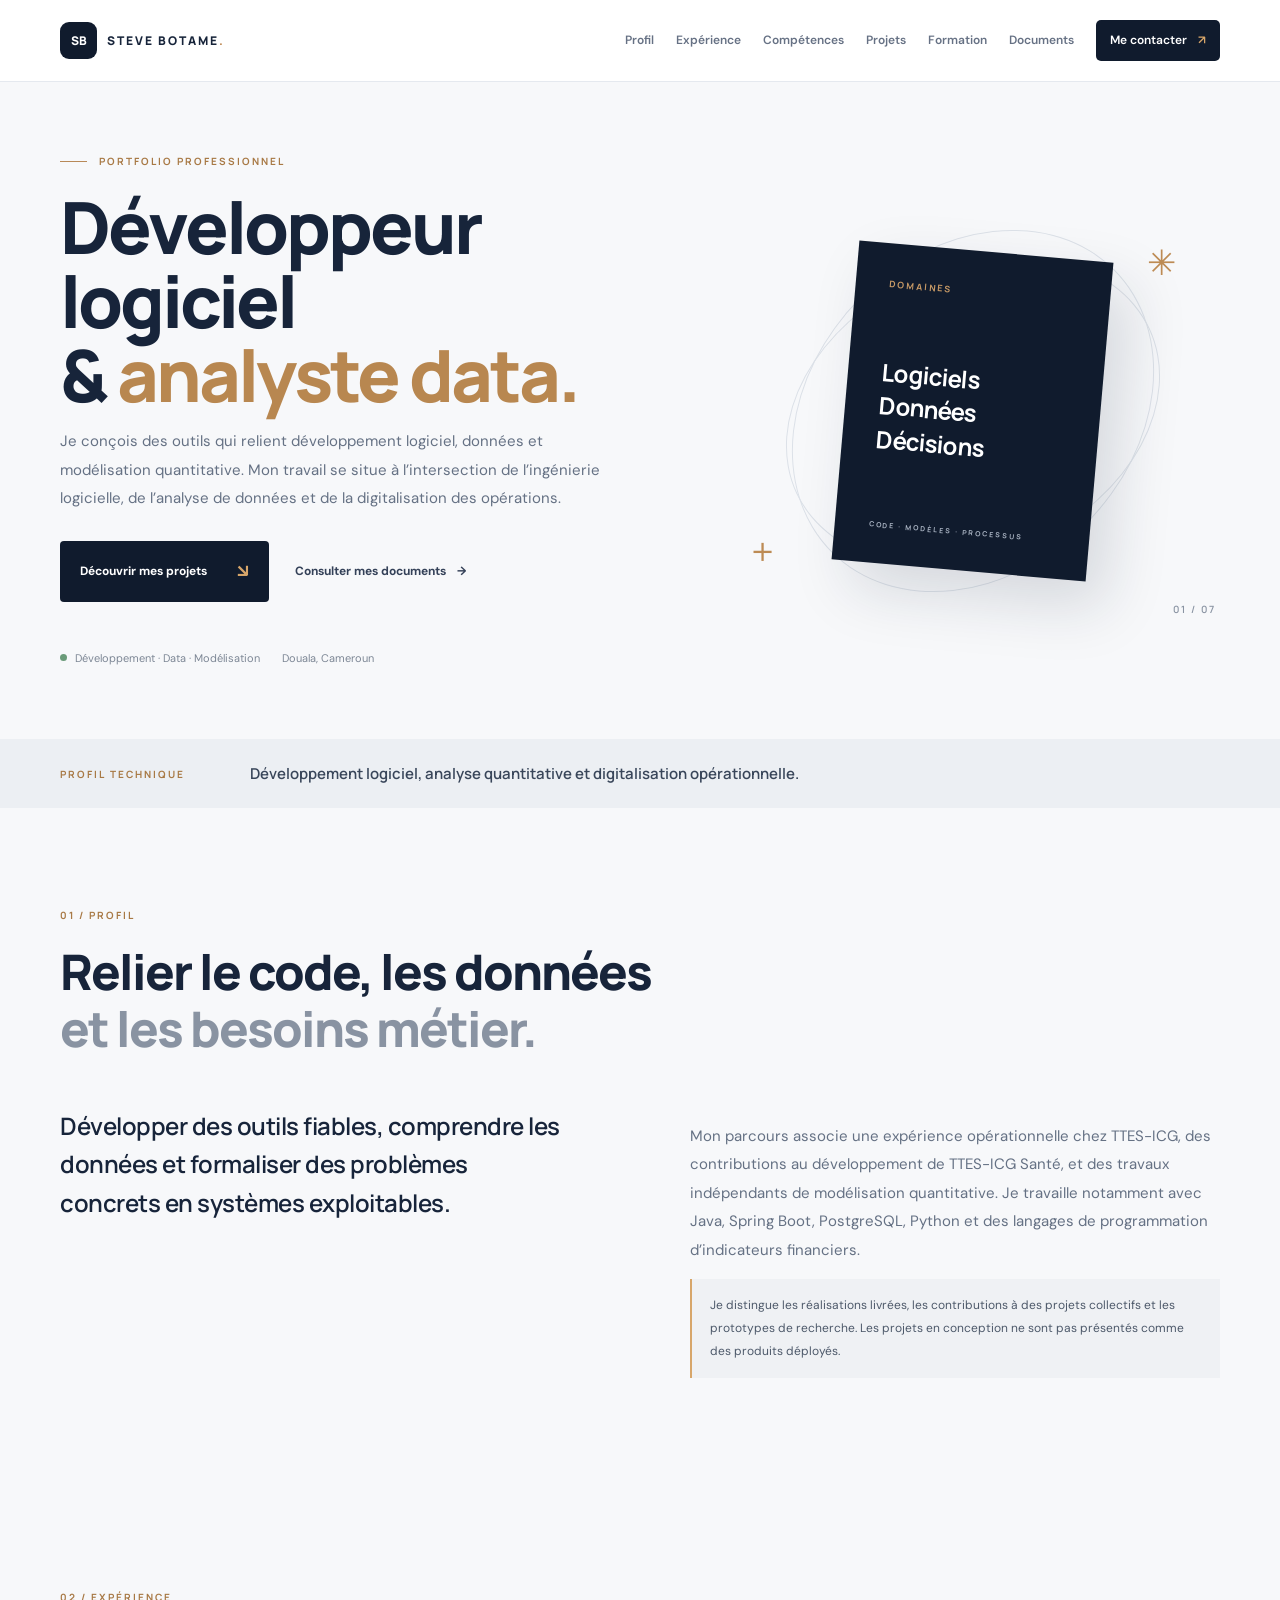
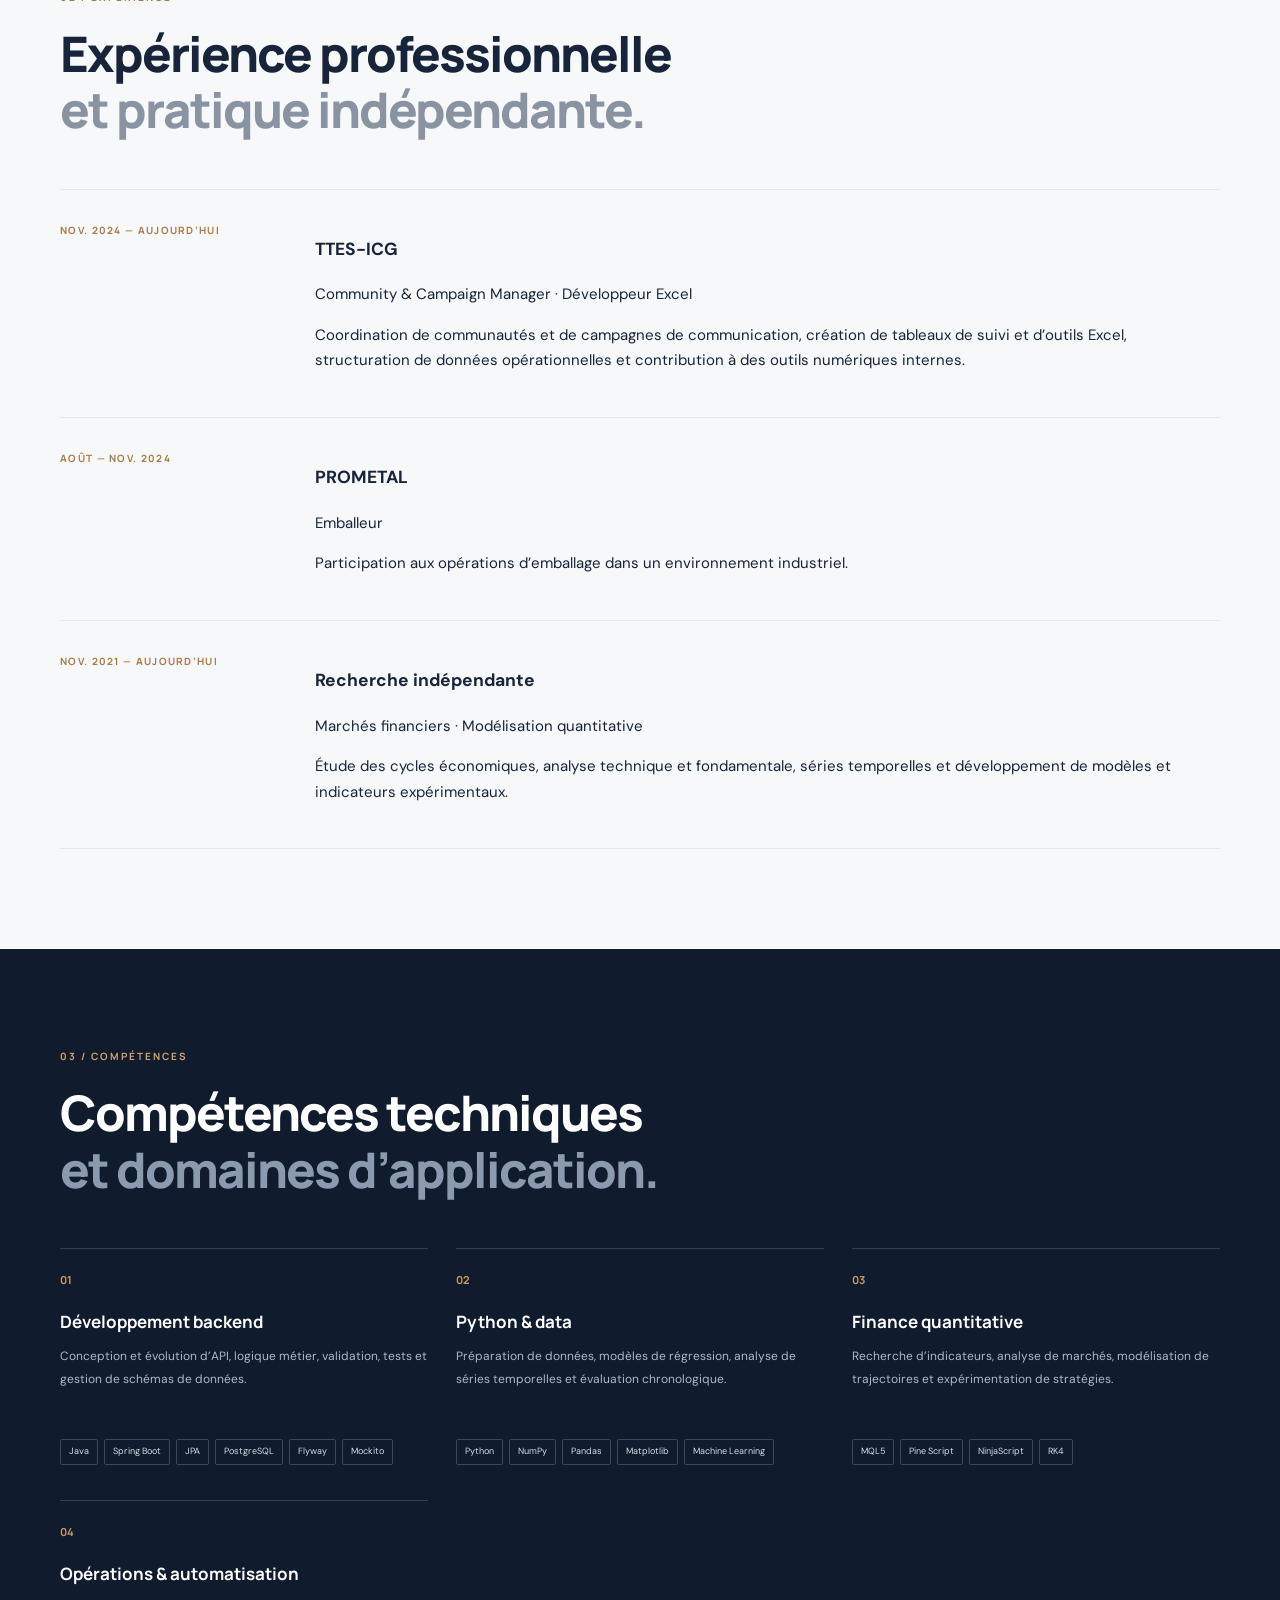
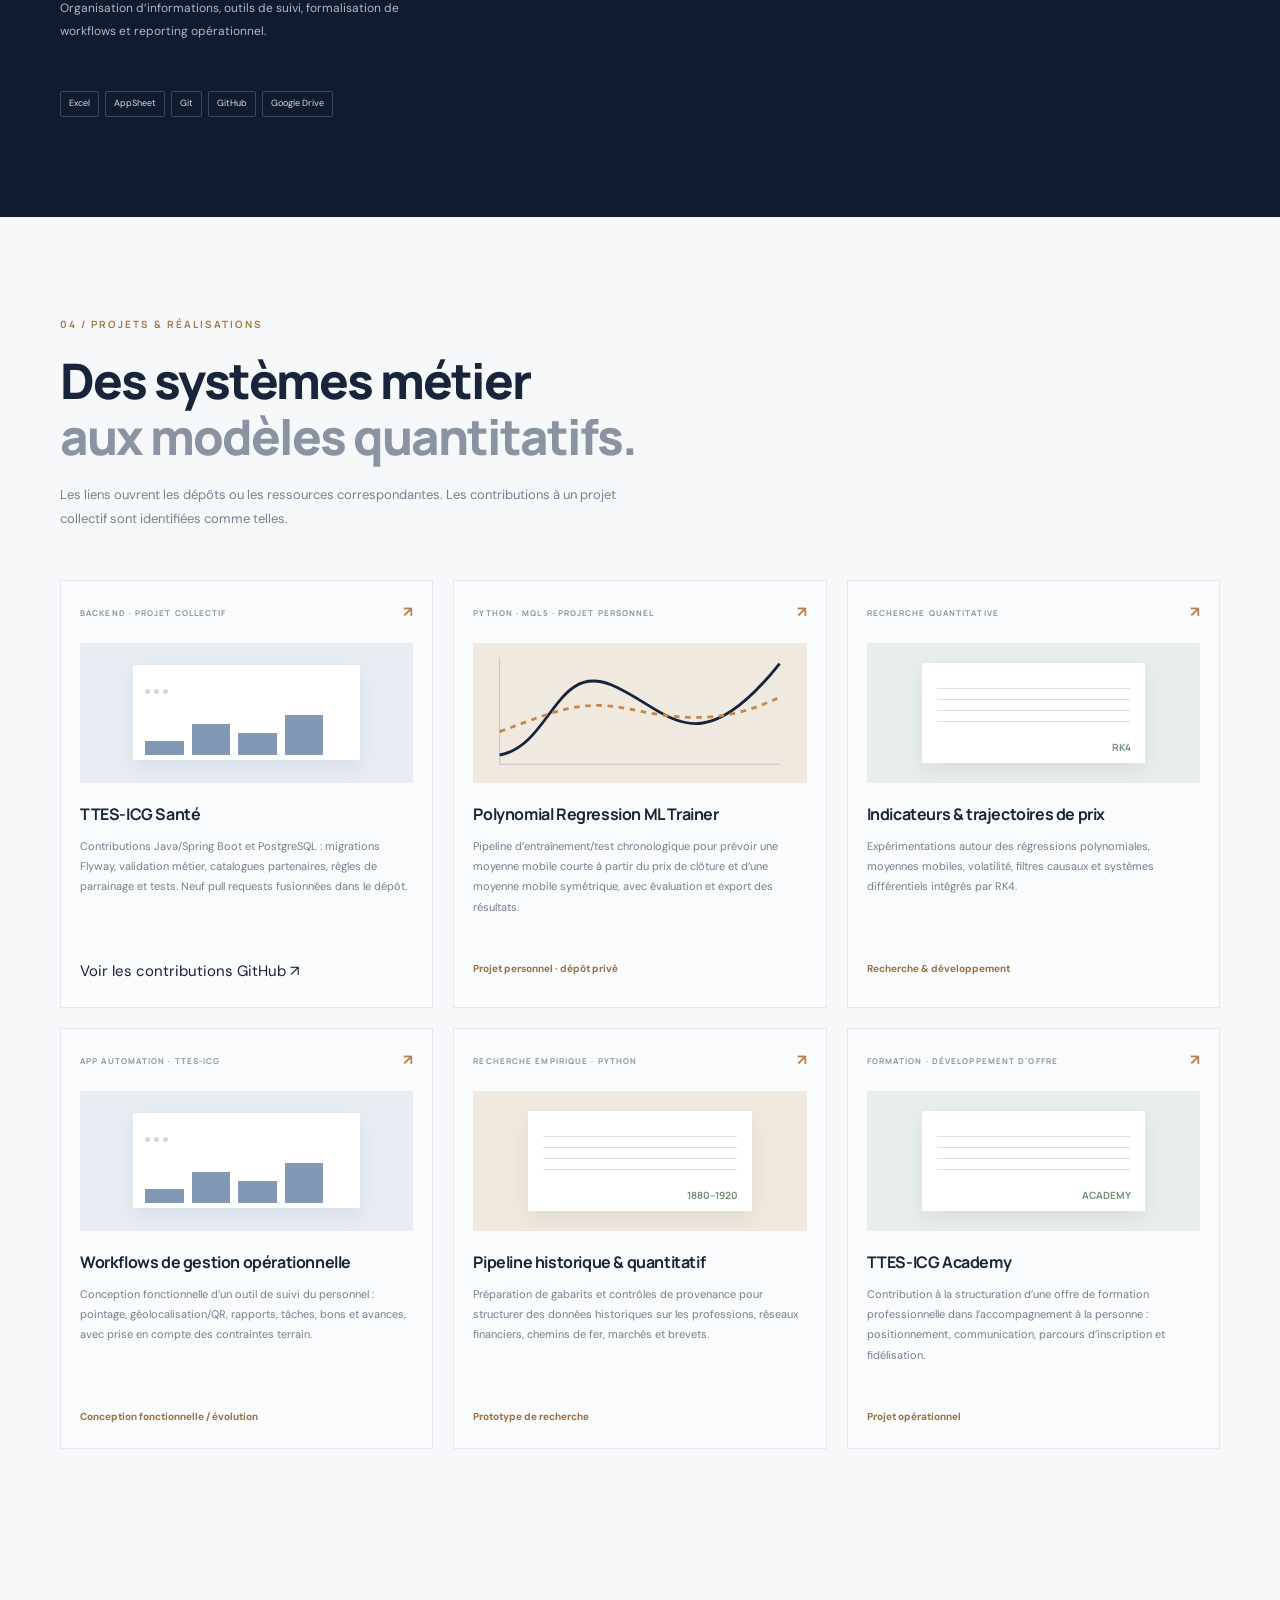
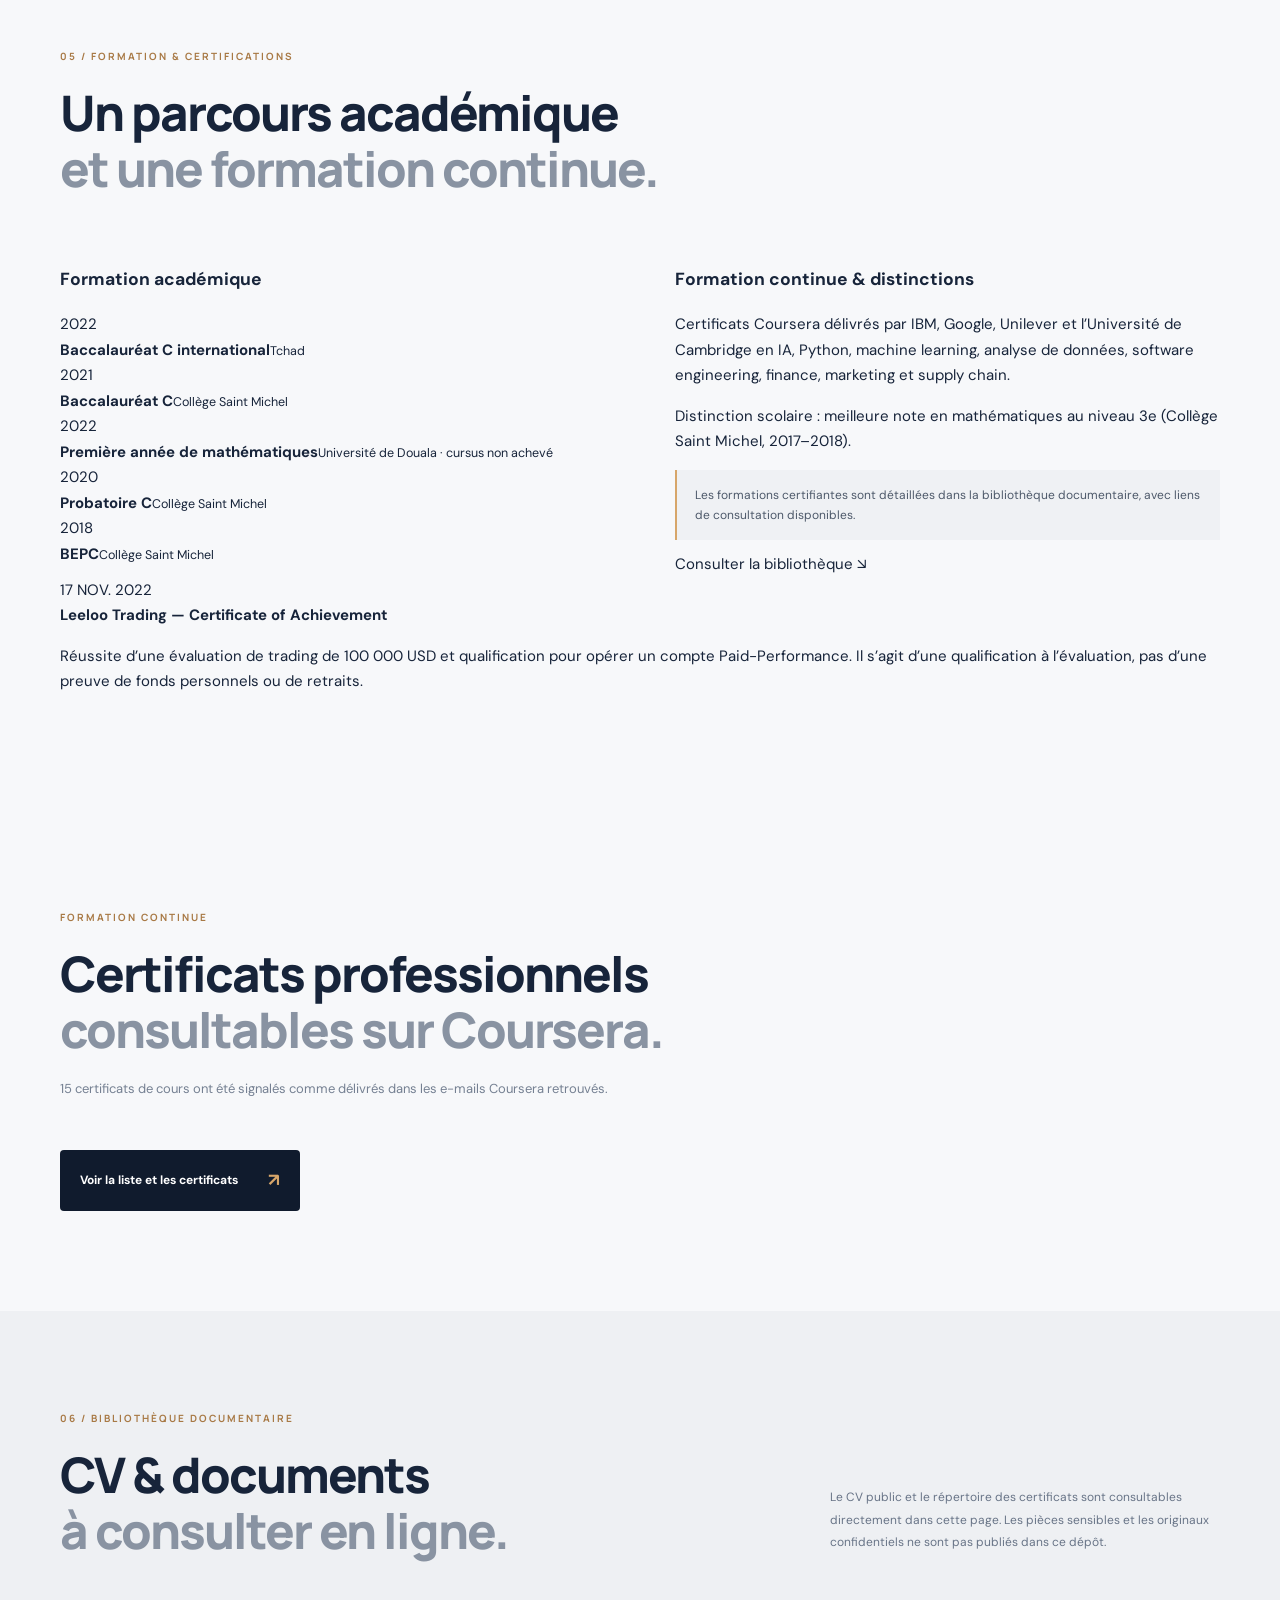
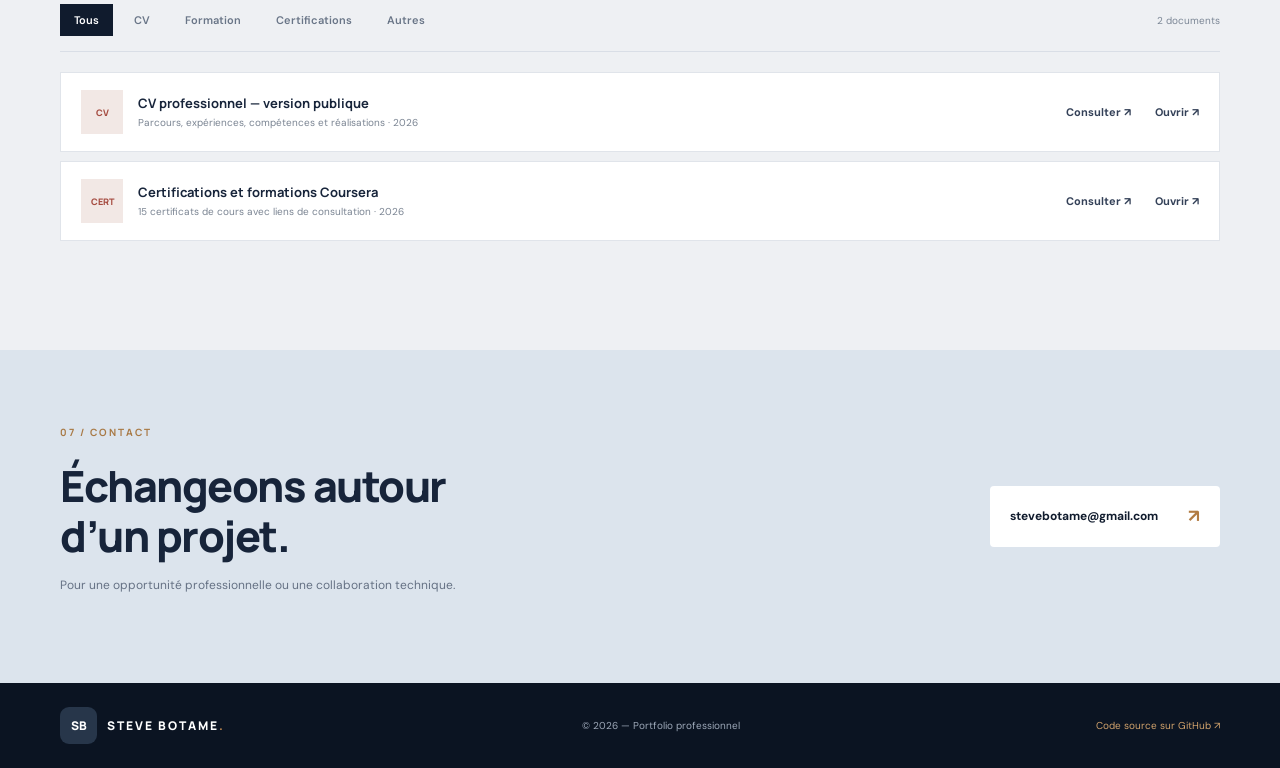
==== commit 77d32664: "Build professional profile and project portfolio" ====
--- a/index.html
+++ b/index.html
@@ -3,119 +3,114 @@
 <head>
   <meta charset="utf-8">
   <meta name="viewport" content="width=device-width, initial-scale=1">
-  <meta name="description" content="Portfolio de Steve Michaël Botame : développement logiciel, data, modélisation quantitative et automatisation.">
+  <meta name="description" content="Portfolio de Steve Michaël Botame : développement logiciel, analyse de données, modélisation quantitative et projets numériques.">
   <meta name="theme-color" content="#101b2d">
-  <title>Steve Michaël Botame — Développeur logiciel & Data</title>
+  <title>Steve Michaël Botame — Développeur logiciel & Analyste data</title>
   <link rel="preconnect" href="https://fonts.googleapis.com">
   <link rel="preconnect" href="https://fonts.gstatic.com" crossorigin>
   <link href="https://fonts.googleapis.com/css2?family=DM+Sans:wght@400;500;600;700&family=Manrope:wght@400;500;600;700;800&display=swap" rel="stylesheet">
   <link rel="stylesheet" href="assets/css/style.css">
 </head>
 <body>
-  <header class="site-header">
-    <a class="brand" href="#accueil" aria-label="Retour à l'accueil"><span class="brand-mark">SB</span><span>STEVE BOTAME<span class="brand-dot">.</span></span></a>
-    <button class="menu-toggle" id="menuToggle" aria-label="Ouvrir le menu" aria-expanded="false">☰</button>
-    <nav id="mainNav">
-      <a href="#profil">Profil</a><a href="#experience">Expérience</a><a href="#competences">Compétences</a><a href="#projets">Projets</a><a href="#formation">Formation</a><a href="#documents">Documents</a>
-      <a class="nav-contact" href="#contact">Contact <span>↗</span></a>
-    </nav>
-  </header>
+<header class="site-header">
+  <a class="brand" href="#accueil" aria-label="Retour à l'accueil"><span class="brand-mark">SB</span><span>STEVE BOTAME<span class="brand-dot">.</span></span></a>
+  <button class="menu-toggle" id="menuToggle" aria-label="Ouvrir le menu" aria-expanded="false">☰</button>
+  <nav id="mainNav">
+    <a href="#profil">Profil</a><a href="#experience">Expérience</a><a href="#competences">Compétences</a><a href="#projets">Projets</a><a href="#formation">Formation</a><a href="#documents">Documents</a>
+    <a class="nav-contact" href="#contact">Me contacter <span>↗</span></a>
+  </nav>
+</header>
 
-  <main>
-    <section class="hero section-wrap" id="accueil">
-      <div class="hero-copy">
-        <p class="eyebrow"><span class="eyebrow-line"></span> PORTFOLIO PROFESSIONNEL · DOUALA, CAMEROUN</p>
-        <h1>STEVE MICHAËL<br><span class="accent">BOTAME.</span></h1>
-        <p class="hero-role">Développeur logiciel · Data & modélisation quantitative</p>
-        <p class="hero-intro">Je conçois des outils qui relient logique métier, données et calcul : développement backend, automatisation de processus, analyse de séries temporelles et modélisation quantitative.</p>
-        <div class="hero-actions"><a class="button button-primary" href="#projets">Voir les réalisations <span>↘</span></a><a class="text-link" href="#documents">Consulter le CV public <span>→</span></a></div>
-        <div class="hero-meta"><span><i class="status-dot"></i> Profil professionnel</span><span>Français courant · Anglais avancé</span><a href="https://github.com/stebmic" target="_blank" rel="noopener">GitHub ↗</a></div>
-      </div>
-      <div class="hero-art" aria-label="Synthèse des domaines professionnels">
-        <div class="art-orbit orbit-one"></div><div class="art-orbit orbit-two"></div>
-        <div class="art-card"><span class="art-kicker">DOMAINES DE TRAVAIL</span><strong>Software<br>Data<br>Quantitative<br>Systems</strong><span class="art-foot">LOGIQUE · DONNÉES · EXÉCUTION</span></div>
-        <span class="art-cross cross-one">✳</span><span class="art-cross cross-two">＋</span><span class="art-number">01 / 05</span>
-      </div>
-    </section>
+<main>
+<section class="hero section-wrap" id="accueil">
+  <div class="hero-copy">
+    <p class="eyebrow"><span class="eyebrow-line"></span> PORTFOLIO PROFESSIONNEL</p>
+    <h1>Développeur logiciel<br>& <span class="accent">analyste data.</span></h1>
+    <p class="hero-intro">Je conçois des outils qui relient développement logiciel, données et modélisation quantitative. Mon travail se situe à l’intersection de l’ingénierie logicielle, de l’analyse de données et de la digitalisation des opérations.</p>
+    <div class="hero-actions"><a class="button button-primary" href="#projets">Découvrir mes projets <span>↘</span></a><a class="text-link" href="#documents">Consulter mes documents <span>→</span></a></div>
+    <div class="hero-meta"><span><i class="status-dot"></i> Développement · Data · Modélisation</span><span>Douala, Cameroun</span></div>
+  </div>
+  <div class="hero-art" aria-label="Illustration abstraite">
+    <div class="art-orbit orbit-one"></div><div class="art-orbit orbit-two"></div>
+    <div class="art-card"><span class="art-kicker">DOMAINES</span><strong>Logiciels<br>Données<br>Décisions</strong><span class="art-foot">CODE · MODÈLES · PROCESSUS</span></div>
+    <span class="art-cross cross-one">✳</span><span class="art-cross cross-two">＋</span><span class="art-number">01 / 07</span>
+  </div>
+</section>
 
-    <section class="intro-strip"><div class="section-wrap strip-inner"><span>01 — POSITIONNEMENT</span><p>Développement logiciel et analyse quantitative orientés vers des applications opérationnelles.</p></div></section>
+<section class="intro-strip"><div class="section-wrap strip-inner"><span>PROFIL TECHNIQUE</span><p>Développement logiciel, analyse quantitative et digitalisation opérationnelle.</p></div></section>
 
-    <section class="content-section section-wrap" id="profil">
-      <div class="section-heading"><p class="eyebrow">01 / PROFIL</p><h2>Comprendre les systèmes.<br><span class="muted">Construire des solutions utiles.</span></h2></div>
-      <div class="profile-grid">
-        <div class="profile-lead"><p class="large-copy">Un profil technique et analytique, à l'intersection du développement backend, de la donnée et de la modélisation mathématique.</p></div>
-        <div class="profile-detail"><p>Mon travail associe programmation, structuration des données et compréhension des processus. Je développe des services et des outils d'analyse, j'expérimente des modèles sur des séries temporelles et je contribue à la digitalisation d'activités opérationnelles.</p><p>Je m'intéresse particulièrement à l'analyse de données, à la finance quantitative, à la supply chain analytics, à l'automatisation et à l'intelligence artificielle appliquée.</p><p class="note">Les réalisations sont qualifiées selon leur statut : contribution à un projet existant, projet personnel, prototype ou recherche en cours.</p></div>
-      </div>
-    </section>
+<section class="content-section section-wrap" id="profil">
+  <div class="section-heading"><p class="eyebrow">01 / PROFIL</p><h2>Relier le code, les données<br><span class="muted">et les besoins métier.</span></h2></div>
+  <div class="profile-grid">
+    <div class="profile-lead"><p class="large-copy">Développer des outils fiables, comprendre les données et formaliser des problèmes concrets en systèmes exploitables.</p></div>
+    <div class="profile-detail">
+      <p>Mon parcours associe une expérience opérationnelle chez TTES-ICG, des contributions au développement de TTES-ICG Santé, et des travaux indépendants de modélisation quantitative. Je travaille notamment avec Java, Spring Boot, PostgreSQL, Python et des langages de programmation d’indicateurs financiers.</p>
+      <p class="note">Je distingue les réalisations livrées, les contributions à des projets collectifs et les prototypes de recherche. Les projets en conception ne sont pas présentés comme des produits déployés.</p>
+    </div>
+  </div>
+</section>
 
-    <section class="dark-section" id="competences"><div class="section-wrap content-section">
-      <div class="section-heading light-heading"><p class="eyebrow">02 / COMPÉTENCES TECHNIQUES</p><h2>De la logique métier<br><span class="dark-muted">aux modèles de données.</span></h2></div>
-      <div class="skills-grid">
-        <article class="skill-item"><span class="skill-index">01</span><h3>Développement backend</h3><p>Développement Java, Spring Boot et JPA, conception et évolution d'API, validation métier, tests et maintenance applicative.</p><div class="tags"><span>Java</span><span>Spring Boot</span><span>JPA</span><span>Maven</span><span>Mockito</span></div></article>
-        <article class="skill-item"><span class="skill-index">02</span><h3>Bases de données</h3><p>Requêtes et schémas SQL, gestion PostgreSQL, migrations versionnées, contrôle d'intégrité et synchronisation de catalogues.</p><div class="tags"><span>SQL</span><span>PostgreSQL</span><span>Flyway</span></div></article>
-        <article class="skill-item"><span class="skill-index">03</span><h3>Python & data</h3><p>Préparation de données, analyse exploratoire, régression, séparation chronologique des données et évaluation hors échantillon.</p><div class="tags"><span>Python</span><span>NumPy</span><span>Pandas</span><span>Matplotlib</span></div></article>
-        <article class="skill-item"><span class="skill-index">04</span><h3>Modélisation quantitative</h3><p>Séries temporelles, trajectoires, volatilité, régressions polynomiales, filtres et méthodes numériques pour les modèles dynamiques.</p><div class="tags"><span>Régression</span><span>ODE</span><span>RK4</span></div></article>
-        <article class="skill-item"><span class="skill-index">05</span><h3>Trading & indicateurs</h3><p>Programmation et adaptation d'indicateurs, scripts d'analyse et export de données vers des plateformes de marché.</p><div class="tags"><span>MQL5</span><span>Pine Script</span><span>NinjaScript</span></div></article>
-        <article class="skill-item"><span class="skill-index">06</span><h3>Outils & automatisation</h3><p>Suivi opérationnel, tableaux de gestion, automatisation de workflows et collaboration sur des dépôts logiciels.</p><div class="tags"><span>Git</span><span>GitHub</span><span>Excel</span><span>AppSheet</span><span>Render</span></div></article>
-      </div>
-      <p class="skills-footnote">Les niveaux de maîtrise ne sont pas uniformes : les outils sont présentés comme technologies utilisées ou étudiées, sans revendiquer une expertise identique sur chacun.</p>
-    </div></section>
+<section class="content-section section-wrap" id="experience">
+  <div class="section-heading"><p class="eyebrow">02 / EXPÉRIENCE</p><h2>Expérience professionnelle<br><span class="muted">et pratique indépendante.</span></h2></div>
+  <div class="timeline">
+    <article class="timeline-item"><div class="timeline-date">NOV. 2024 — AUJOURD’HUI</div><div><h3>TTES-ICG</h3><p class="timeline-role">Community & Campaign Manager · Développeur Excel</p><p>Coordination de communautés et de campagnes de communication, création de tableaux de suivi et d’outils Excel, structuration de données opérationnelles et contribution à des outils numériques internes.</p></div></article>
+    <article class="timeline-item"><div class="timeline-date">AOÛT — NOV. 2024</div><div><h3>PROMETAL</h3><p class="timeline-role">Emballeur</p><p>Participation aux opérations d’emballage dans un environnement industriel.</p></div></article>
+    <article class="timeline-item"><div class="timeline-date">NOV. 2021 — AUJOURD’HUI</div><div><h3>Recherche indépendante</h3><p class="timeline-role">Marchés financiers · Modélisation quantitative</p><p>Étude des cycles économiques, analyse technique et fondamentale, séries temporelles et développement de modèles et indicateurs expérimentaux.</p></div></article>
+  </div>
+</section>
 
-    <section class="content-section section-wrap" id="experience">
-      <div class="section-heading"><p class="eyebrow">03 / EXPÉRIENCE</p><h2>Expérience professionnelle<br><span class="muted">et travail indépendant.</span></h2></div>
-      <div class="timeline">
-        <article class="timeline-item"><div class="timeline-date">NOV. 2024 — PRÉSENT</div><div class="timeline-main"><h3>Community & Campaign Manager · Développeur Excel</h3><p class="timeline-org">TTES-ICG</p><ul><li>Coordination de communautés et participation à la conduite de campagnes de communication.</li><li>Conception de tableaux Excel et d'outils de structuration, d'organisation et de suivi d'informations.</li><li>Contribution à la formalisation de processus et à des outils numériques destinés au suivi d'activités.</li></ul></div></article>
-        <article class="timeline-item"><div class="timeline-date">AOÛT — NOV. 2024</div><div class="timeline-main"><h3>Emballeur</h3><p class="timeline-org">PROMETAL</p><ul><li>Participation aux opérations d'emballage dans un environnement industriel.</li></ul></div></article>
-        <article class="timeline-item"><div class="timeline-date">NOV. 2021 — PRÉSENT</div><div class="timeline-main"><h3>Étude indépendante des marchés et modélisation quantitative</h3><p class="timeline-org">Travail personnel · recherche et développement</p><ul><li>Étude des cycles économiques, des marchés financiers et de l'effet des annonces économiques.</li><li>Expérimentation d'indicateurs et de stratégies fondés sur les mathématiques, les statistiques et l'analyse des séries temporelles.</li><li>Développement de prototypes et d'outils sur Python, MetaTrader 5, TradingView et NinjaTrader.</li></ul></div></article>
-      </div>
-    </section>
+<section class="dark-section" id="competences"><div class="section-wrap content-section">
+  <div class="section-heading light-heading"><p class="eyebrow">03 / COMPÉTENCES</p><h2>Compétences techniques<br><span class="dark-muted">et domaines d’application.</span></h2></div>
+  <div class="skills-grid">
+    <article class="skill-item"><span class="skill-index">01</span><h3>Développement backend</h3><p>Conception et évolution d’API, logique métier, validation, tests et gestion de schémas de données.</p><div class="tags"><span>Java</span><span>Spring Boot</span><span>JPA</span><span>PostgreSQL</span><span>Flyway</span><span>Mockito</span></div></article>
+    <article class="skill-item"><span class="skill-index">02</span><h3>Python & data</h3><p>Préparation de données, modèles de régression, analyse de séries temporelles et évaluation chronologique.</p><div class="tags"><span>Python</span><span>NumPy</span><span>Pandas</span><span>Matplotlib</span><span>Machine Learning</span></div></article>
+    <article class="skill-item"><span class="skill-index">03</span><h3>Finance quantitative</h3><p>Recherche d’indicateurs, analyse de marchés, modélisation de trajectoires et expérimentation de stratégies.</p><div class="tags"><span>MQL5</span><span>Pine Script</span><span>NinjaScript</span><span>RK4</span></div></article>
+    <article class="skill-item"><span class="skill-index">04</span><h3>Opérations & automatisation</h3><p>Organisation d’informations, outils de suivi, formalisation de workflows et reporting opérationnel.</p><div class="tags"><span>Excel</span><span>AppSheet</span><span>Git</span><span>GitHub</span><span>Google Drive</span></div></article>
+  </div>
+</div></section>
 
-    <section class="projects-section" id="projets"><div class="section-wrap content-section">
-      <div class="section-heading"><p class="eyebrow">04 / PROJETS & CONTRIBUTIONS</p><h2>Des réalisations techniques<br><span class="muted">documentées par le travail.</span></h2><p class="section-desc">Les liens externes conduisent aux dépôts ou aux espaces de code disponibles. Les projets privés ou en cours sont identifiés comme tels.</p></div>
-      <div class="projects-grid">
-        <article class="project-card"><div class="project-top"><span class="project-type">CONTRIBUTION OPEN SOURCE / ÉQUIPE</span><a class="project-arrow" href="https://github.com/thekrakens007/ttes-sante" target="_blank" rel="noopener">↗</a></div><div class="project-visual visual-blue"><div class="mini-window"><span></span><span></span><span></span><div class="mini-bars"><i></i><i></i><i></i><i></i></div></div></div><h3>TTES-ICG Santé</h3><p>Contribution technique à une application santé et gestion commerciale : backend, migrations PostgreSQL/Flyway, synchronisation et dédoublonnage de catalogues, validation métier et système de parrainage.</p><div class="project-result"><strong>9 PR fusionnées</strong><span>GitHub · 2026</span></div><span class="project-status">Contribution à un projet existant</span></article>
-        <article class="project-card"><div class="project-top"><span class="project-type">PROJET PERSONNEL</span><span class="project-arrow">◇</span></div><div class="project-visual visual-sand"><svg viewBox="0 0 320 150" role="img" aria-label="Courbes de régression"><path d="M10 120 C65 110 70 20 130 45 S220 135 310 22" fill="none" stroke="#15243a" stroke-width="3"/><path d="M10 95 C65 75 95 60 145 70 S245 90 310 58" fill="none" stroke="#c18a4c" stroke-width="3" stroke-dasharray="6 6"/><path d="M10 130 H310 M10 15 V130" stroke="#15243a" opacity=".2"/></svg></div><h3>Polynomial Regression ML Trainer</h3><p>Pipeline Python/MQL5 : entraînement de modèles de régression polynomiale, test chronologique séparé, prévision d'une moyenne mobile courte et export de prédictions et d'enveloppes statistiques vers MetaTrader 5.</p><span class="project-status">Projet personnel · dépôt privé</span></article>
-        <article class="project-card"><div class="project-top"><span class="project-type">RECHERCHE & DÉVELOPPEMENT</span><span class="project-arrow">◇</span></div><div class="project-visual visual-lilac"><div class="math-lines"><i></i><i></i><i></i><b>ODE / RK4</b></div></div><h3>Indicateurs & trajectoires de prix</h3><p>Conception et adaptation d'indicateurs à partir de moyennes mobiles, régressions, volatilité, filtres causaux et équations différentielles, notamment RK4.</p><div class="tags"><span>MQL5</span><span>Pine Script</span><span>NinjaScript</span></div><span class="project-status">Prototypes indépendants · 2022–2026</span></article>
-        <article class="project-card"><div class="project-top"><span class="project-type">DIGITALISATION DES OPÉRATIONS</span><span class="project-arrow">◇</span></div><div class="project-visual visual-green"><div class="ledger"><div></div><div></div><div></div><div></div><b>WORKFLOW</b></div></div><h3>Outils de gestion opérationnelle</h3><p>Formalisation de besoins et conception de workflows AppSheet/Excel pour le pointage, la présence, la géolocalisation, les QR codes, les avances, les tâches et les rapports.</p><span class="project-status">Conception fonctionnelle / prototypes</span></article>
-        <article class="project-card"><div class="project-top"><span class="project-type">DATA & RECHERCHE EMPIRIQUE</span><span class="project-arrow">◇</span></div><div class="project-visual visual-blue"><div class="data-grid"><span></span><span></span><span></span><span></span><span></span><span></span><span></span><span></span><span></span></div></div><h3>Pipeline de recherche historique</h3><p>Structuration d'un pipeline de collecte et de contrôle de données historiques américaines (1880–1920) : démographie, professions, chemins de fer, marchés et brevets.</p><span class="project-status">Recherche en cours</span></article>
-        <article class="project-card"><div class="project-top"><span class="project-type">PROJETS COMMERCIAUX</span><span class="project-arrow">◇</span></div><div class="project-visual visual-sand"><div class="academy-card"><b>ACADEMY</b><span>FORMATION · COMMUNICATION · PARCOURS</span></div></div><h3>TTES-ICG Academy</h3><p>Contribution à la structuration d'une offre de formation professionnelle : positionnement, communication, segmentation des publics, parcours d'inscription et fidélisation.</p><span class="project-status">Appui opérationnel & commercial</span></article>
-      </div>
-    </div></section>
+<section class="content-section section-wrap" id="projets">
+  <div class="section-heading"><p class="eyebrow">04 / PROJETS & RÉALISATIONS</p><h2>Des systèmes métier<br><span class="muted">aux modèles quantitatifs.</span></h2><p class="section-desc">Les liens ouvrent les dépôts ou les ressources correspondantes. Les contributions à un projet collectif sont identifiées comme telles.</p></div>
+  <div class="projects-grid">
+    <article class="project-card"><div class="project-top"><span class="project-type">BACKEND · PROJET COLLECTIF</span><span class="project-arrow">↗</span></div><div class="project-visual visual-blue"><div class="mini-window"><span></span><span></span><span></span><div class="mini-bars"><i></i><i></i><i></i><i></i></div></div></div><h3>TTES-ICG Santé</h3><p>Contributions Java/Spring Boot et PostgreSQL : migrations Flyway, validation métier, catalogues partenaires, règles de parrainage et tests. Neuf pull requests fusionnées dans le dépôt.</p><a class="project-link" href="https://github.com/thekrakens007/ttes-sante/pulls?q=is%3Apr+author%3Astebmic" target="_blank" rel="noopener">Voir les contributions GitHub ↗</a></article>
+    <article class="project-card"><div class="project-top"><span class="project-type">PYTHON · MQL5 · PROJET PERSONNEL</span><span class="project-arrow">↗</span></div><div class="project-visual visual-sand"><svg viewBox="0 0 320 150" role="img" aria-label="Courbes de prévision abstraites"><path d="M10 120 C65 110 70 20 130 45 S220 135 310 22" fill="none" stroke="#15243a" stroke-width="3"/><path d="M10 95 C65 75 95 60 145 70 S245 90 310 58" fill="none" stroke="#c18a4c" stroke-width="3" stroke-dasharray="6 6"/><path d="M10 130 H310 M10 15 V130" stroke="#15243a" opacity=".2"/></svg></div><h3>Polynomial Regression ML Trainer</h3><p>Pipeline d’entraînement/test chronologique pour prévoir une moyenne mobile courte à partir du prix de clôture et d’une moyenne mobile symétrique, avec évaluation et export des résultats.</p><span class="project-status">Projet personnel · dépôt privé</span></article>
+    <article class="project-card"><div class="project-top"><span class="project-type">RECHERCHE QUANTITATIVE</span><span class="project-arrow">↗</span></div><div class="project-visual visual-green"><div class="ledger"><div></div><div></div><div></div><div></div><b>RK4</b></div></div><h3>Indicateurs & trajectoires de prix</h3><p>Expérimentations autour des régressions polynomiales, moyennes mobiles, volatilité, filtres causaux et systèmes différentiels intégrés par RK4.</p><span class="project-status">Recherche & développement</span></article>
+    <article class="project-card"><div class="project-top"><span class="project-type">APP AUTOMATION · TTES-ICG</span><span class="project-arrow">↗</span></div><div class="project-visual visual-blue"><div class="mini-window"><span></span><span></span><span></span><div class="mini-bars"><i></i><i></i><i></i><i></i></div></div></div><h3>Workflows de gestion opérationnelle</h3><p>Conception fonctionnelle d’un outil de suivi du personnel : pointage, géolocalisation/QR, rapports, tâches, bons et avances, avec prise en compte des contraintes terrain.</p><span class="project-status">Conception fonctionnelle / évolution</span></article>
+    <article class="project-card"><div class="project-top"><span class="project-type">RECHERCHE EMPIRIQUE · PYTHON</span><span class="project-arrow">↗</span></div><div class="project-visual visual-sand"><div class="ledger"><div></div><div></div><div></div><div></div><b>1880–1920</b></div></div><h3>Pipeline historique & quantitatif</h3><p>Préparation de gabarits et contrôles de provenance pour structurer des données historiques sur les professions, réseaux financiers, chemins de fer, marchés et brevets.</p><span class="project-status">Prototype de recherche</span></article>
+    <article class="project-card"><div class="project-top"><span class="project-type">FORMATION · DÉVELOPPEMENT D’OFFRE</span><span class="project-arrow">↗</span></div><div class="project-visual visual-green"><div class="ledger"><div></div><div></div><div></div><div></div><b>ACADEMY</b></div></div><h3>TTES-ICG Academy</h3><p>Contribution à la structuration d’une offre de formation professionnelle dans l’accompagnement à la personne : positionnement, communication, parcours d’inscription et fidélisation.</p><span class="project-status">Projet opérationnel</span></article>
+  </div>
+</section>
 
-    <section class="content-section section-wrap" id="formation">
-      <div class="section-heading"><p class="eyebrow">05 / FORMATION</p><h2>Parcours académique<br><span class="muted">et formation continue.</span></h2></div>
-      <div class="education-grid">
-        <div class="education-column"><h3 class="subheading">Parcours académique</h3>
-          <article class="education-item"><span>2022</span><div><h4>Baccalauréat C international</h4><p>Tchad</p></div></article>
-          <article class="education-item"><span>2022</span><div><h4>Première année de mathématiques</h4><p>Université de Douala · cursus non achevé</p></div></article>
-          <article class="education-item"><span>2021</span><div><h4>Baccalauréat C</h4><p>Collège Saint Michel</p></div></article>
-          <article class="education-item"><span>2020</span><div><h4>Probatoire C</h4><p>Collège Saint Michel</p></div></article>
-          <article class="education-item"><span>2018</span><div><h4>BEPC</h4><p>Collège Saint Michel</p></div></article>
-          <article class="education-item"><span>2014</span><div><h4>Certificat d'études primaires</h4><p>École primaire Cité des Enseignants</p></div></article>
-          <p class="distinction">Distinction scolaire : meilleure note en mathématiques au niveau 3e (2017–2018), Collège Saint Michel.</p>
-        </div>
-        <div class="education-column"><h3 class="subheading">Certification & formation continue</h3>
-          <p class="education-note">16 certificats de réussite délivrés par Coursera avec IBM, Google, Unilever et l'Université de Cambridge, confirmés par les e-mails d'émission reçus entre mars et octobre 2026.</p>
-          <div class="certificate-group"><span class="issuer">IBM · 10 CERTIFICATS</span><ul><li>Introduction to Artificial Intelligence (AI)</li><li>Generative AI: Introduction and Applications</li><li>Generative AI: Prompt Engineering Basics</li><li>Python for Data Science, AI & Development</li><li>Introduction to Data Analytics</li><li>Machine Learning with Python</li><li>Introduction to Software Engineering</li><li>Introduction to Digital Marketing</li><li>Present with Purpose: Create/Deliver Effective Presentations</li><li>Collaborate Effectively for Professional Success</li></ul></div>
-          <div class="certificate-group"><span class="issuer">GOOGLE · 3 CERTIFICATS</span><ul><li>Technical Support Fundamentals</li><li>Foundations of Digital Marketing and E-commerce</li><li>Attract and Engage Customers with Digital Marketing</li></ul></div>
-          <div class="certificate-group"><span class="issuer">UNILEVER · 2 CERTIFICATS</span><ul><li>Supply Chain Management and Analytics</li><li>Using Data Analytics in Supply Chain</li></ul></div>
-          <div class="certificate-group"><span class="issuer">UNIVERSITY OF CAMBRIDGE · 1 CERTIFICAT</span><ul><li>Foundations of Finance</li></ul></div>
-        </div>
-      </div>
-    </section>
+<section class="content-section section-wrap" id="formation">
+  <div class="section-heading"><p class="eyebrow">05 / FORMATION & CERTIFICATIONS</p><h2>Un parcours académique<br><span class="muted">et une formation continue.</span></h2></div>
+  <div class="education-grid">
+    <div class="education-panel"><h3>Formation académique</h3>
+      <div class="education-row"><span>2022</span><div><strong>Baccalauréat C international</strong><small>Tchad</small></div></div>
+      <div class="education-row"><span>2021</span><div><strong>Baccalauréat C</strong><small>Collège Saint Michel</small></div></div>
+      <div class="education-row"><span>2022</span><div><strong>Première année de mathématiques</strong><small>Université de Douala · cursus non achevé</small></div></div>
+      <div class="education-row"><span>2020</span><div><strong>Probatoire C</strong><small>Collège Saint Michel</small></div></div>
+      <div class="education-row"><span>2018</span><div><strong>BEPC</strong><small>Collège Saint Michel</small></div></div>
+    </div>
+    <div class="education-panel"><h3>Formation continue & distinctions</h3><p>Certificats Coursera délivrés par IBM, Google, Unilever et l’Université de Cambridge en IA, Python, machine learning, analyse de données, software engineering, finance, marketing et supply chain.</p><p>Distinction scolaire : meilleure note en mathématiques au niveau 3e (Collège Saint Michel, 2017–2018).</p><p class="note">Les formations certifiantes sont détaillées dans la bibliothèque documentaire, avec liens de consultation disponibles.</p><a class="project-link" href="#documents">Consulter la bibliothèque ↘</a></div>
+  </div>
+  <div class="credential-highlight"><span class="credential-year">17 NOV. 2022</span><div><strong>Leeloo Trading — Certificate of Achievement</strong><p>Réussite d’une évaluation de trading de 100 000 USD et qualification pour opérer un compte Paid-Performance. Il s’agit d’une qualification à l’évaluation, pas d’une preuve de fonds personnels ou de retraits.</p></div></div>
+</section>
 
-    <section class="achievement-section"><div class="section-wrap achievement-inner"><div><p class="eyebrow">DISTINCTION EN TRADING · 17 NOVEMBRE 2022</p><h2>Leeloo Trading<br><span>Certificate of Achievement</span></h2><p>Certificat reconnaissant la réussite d'une évaluation de trading de 100 000 USD et la qualification pour exploiter un compte Leeloo Paid-Performance. Cette reconnaissance porte sur l'évaluation et la qualification ; elle ne constitue pas une preuve de versement ou de revenus.</p></div><a class="button button-light" href="documents/certifications/leeloo-trading-2022.html" target="_blank" rel="noopener">Consulter la fiche <span>↗</span></a></div></section>
+<section class="certification-listing"><div class="section-wrap content-section compact-section">
+  <div class="section-heading"><p class="eyebrow">FORMATION CONTINUE</p><h2>Certificats professionnels<br><span class="muted">consultables sur Coursera.</span></h2><p class="section-desc">15 certificats de cours ont été signalés comme délivrés dans les e-mails Coursera retrouvés.</p></div>
+  <a class="button button-primary" href="documents/certifications/coursera-certifications.html">Voir la liste et les certificats <span>↗</span></a>
+</div></section>
 
-    <section class="documents-section" id="documents"><div class="section-wrap content-section">
-      <div class="docs-heading"><div><p class="eyebrow">06 / DOCUMENTS CONSULTABLES</p><h2>Un espace documentaire<br><span class="muted">clair et vérifiable.</span></h2></div><p>Les fiches publiques sont consultables directement ci-dessous. Les scans privés et les documents contenant des données d'identité ou des coordonnées sensibles ne sont pas publiés dans ce dépôt.</p></div>
-      <div class="doc-toolbar"><div class="filter-tabs" role="group" aria-label="Filtrer les documents"><button class="filter active" data-filter="all">Tous</button><button class="filter" data-filter="cv">CV</button><button class="filter" data-filter="certification">Certificats</button></div><span id="docCount" class="doc-count">2 documents</span></div>
-      <div id="documentList" class="document-list"></div>
-      <div class="viewer" id="documentViewer" hidden><div class="viewer-head"><div><span class="viewer-label">APERÇU DU DOCUMENT</span><h3 id="viewerTitle">Document</h3></div><div class="viewer-actions"><a id="openDocument" class="text-link" href="#" target="_blank" rel="noopener">Ouvrir dans un nouvel onglet ↗</a><button id="closeViewer" class="close-viewer" aria-label="Fermer l'aperçu">✕</button></div></div><iframe id="pdfFrame" title="Aperçu du document" loading="lazy"></iframe></div>
-    </div></section>
+<section class="documents-section" id="documents"><div class="section-wrap content-section">
+  <div class="docs-heading"><div><p class="eyebrow">06 / BIBLIOTHÈQUE DOCUMENTAIRE</p><h2>CV & documents<br><span class="muted">à consulter en ligne.</span></h2></div><p>Le CV public et le répertoire des certificats sont consultables directement dans cette page. Les pièces sensibles et les originaux confidentiels ne sont pas publiés dans ce dépôt.</p></div>
+  <div class="doc-toolbar"><div class="filter-tabs" role="group" aria-label="Filtrer les documents"><button class="filter active" data-filter="all">Tous</button><button class="filter" data-filter="cv">CV</button><button class="filter" data-filter="education">Formation</button><button class="filter" data-filter="certification">Certifications</button><button class="filter" data-filter="other">Autres</button></div><span id="docCount" class="doc-count">2 documents</span></div>
+  <div id="documentList" class="document-list"></div>
+  <div class="viewer" id="documentViewer" hidden><div class="viewer-head"><div><span class="viewer-label">APERÇU DU DOCUMENT</span><h3 id="viewerTitle">Document</h3></div><div class="viewer-actions"><a id="openDocument" class="text-link" href="#" target="_blank" rel="noopener">Ouvrir dans un nouvel onglet ↗</a><button id="closeViewer" class="close-viewer" aria-label="Fermer l'aperçu">✕</button></div></div><iframe id="pdfFrame" title="Aperçu du document" loading="lazy"></iframe></div>
+</div></section>
 
-    <section class="contact-section" id="contact"><div class="section-wrap contact-inner"><div><p class="eyebrow">07 / CONTACT</p><h2>Échangeons autour<br>d'une opportunité.</h2><p>Basé à Douala, Cameroun · <a href="mailto:stevebotame@gmail.com">stevebotame@gmail.com</a></p></div><a class="button button-light" href="mailto:stevebotame@gmail.com">M'écrire <span>↗</span></a></div></section>
-  </main>
-  <footer class="site-footer"><div class="section-wrap footer-inner"><a class="brand footer-brand" href="#accueil"><span class="brand-mark">SB</span><span>STEVE BOTAME<span class="brand-dot">.</span></span></a><span>© <span id="year"></span> Steve Michaël Botame</span><a href="https://github.com/stebmic" target="_blank" rel="noopener">GitHub ↗</a></div></footer>
-  <script src="assets/js/app.js"></script>
-</body>
-</html>+<section class="contact-section" id="contact"><div class="section-wrap contact-inner"><div><p class="eyebrow">07 / CONTACT</p><h2>Échangeons autour<br>d’un projet.</h2><p>Pour une opportunité professionnelle ou une collaboration technique.</p></div><a class="button button-light" href="mailto:stevebotame@gmail.com" id="contactLink">stevebotame@gmail.com <span>↗</span></a></div></section>
+</main>
+
+<footer class="site-footer"><div class="section-wrap footer-inner"><a class="brand footer-brand" href="#accueil"><span class="brand-mark">SB</span><span>STEVE BOTAME<span class="brand-dot">.</span></span></a><span>© <span id="year"></span> — Portfolio professionnel</span><a href="https://github.com/stebmic/professional-portfolio" target="_blank" rel="noopener">Code source sur GitHub ↗</a></div></footer>
+<script src="assets/js/app.js"></script>
+</body></html>
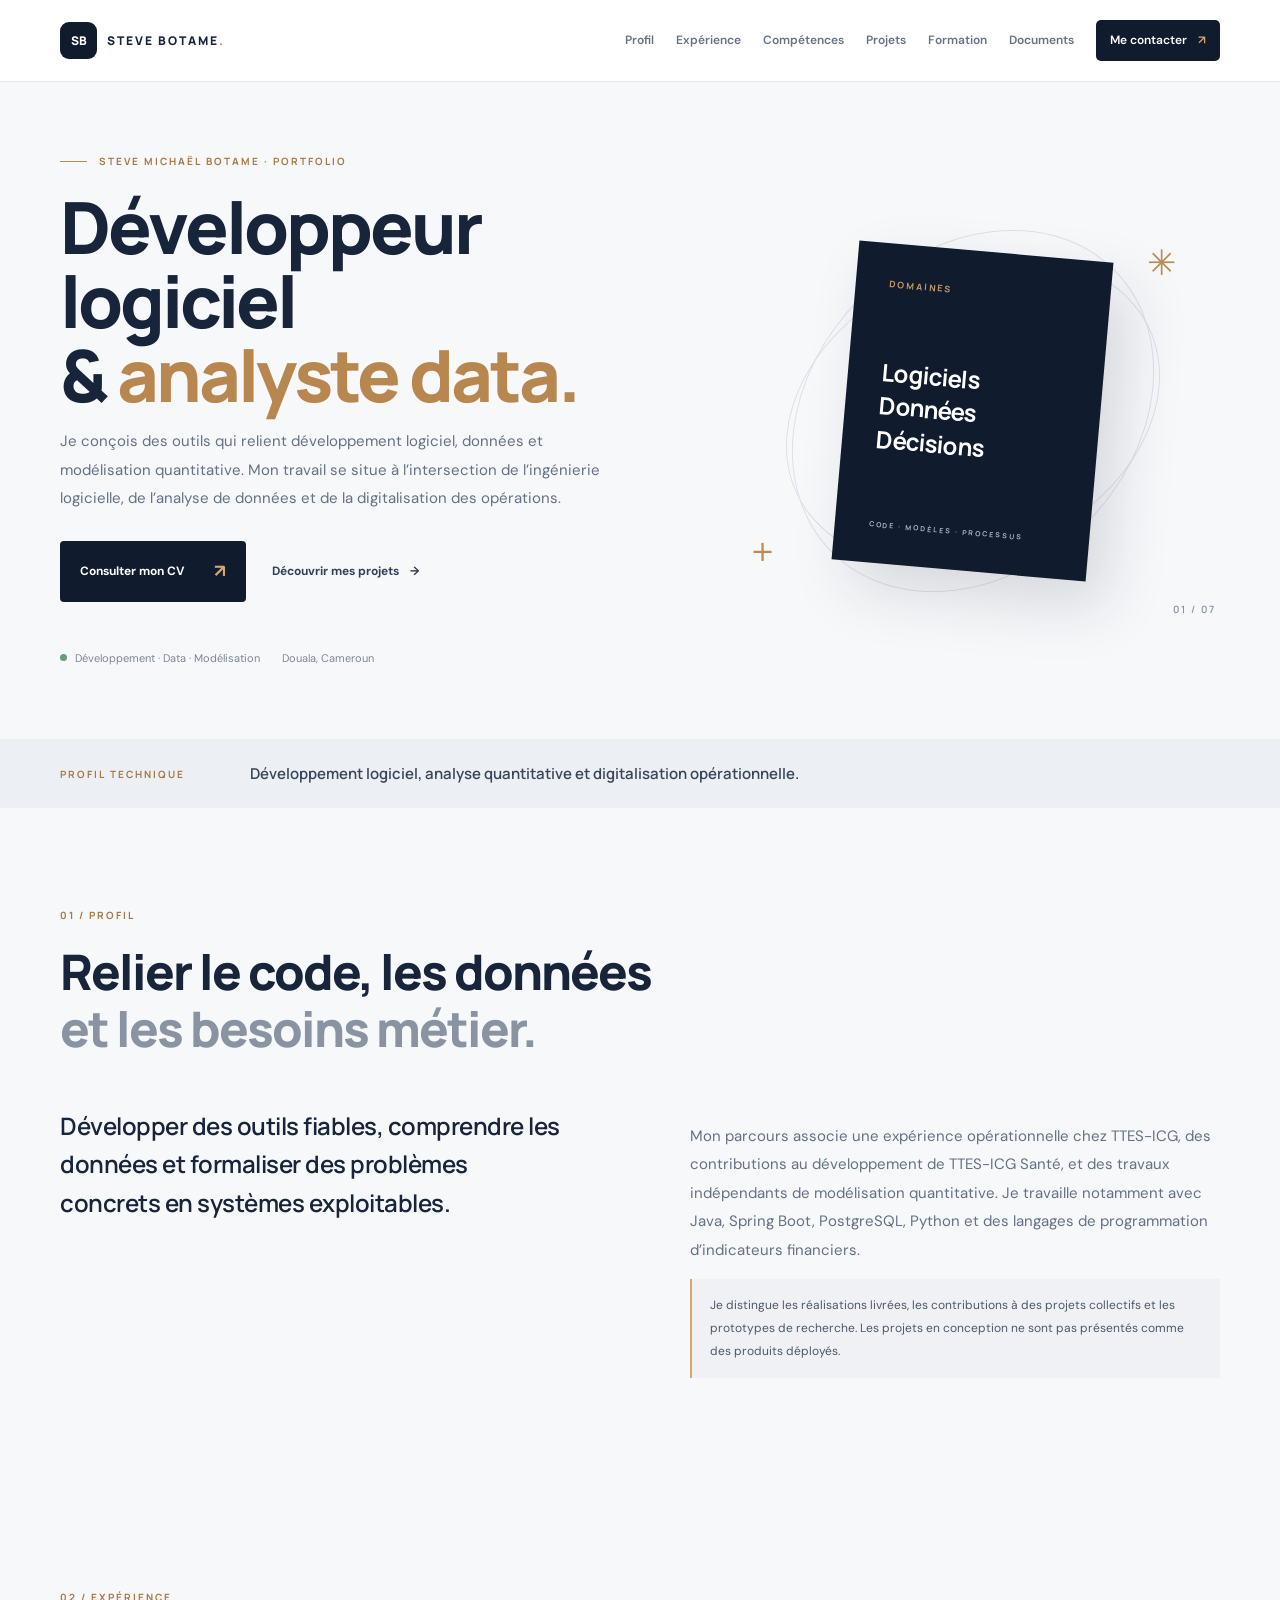
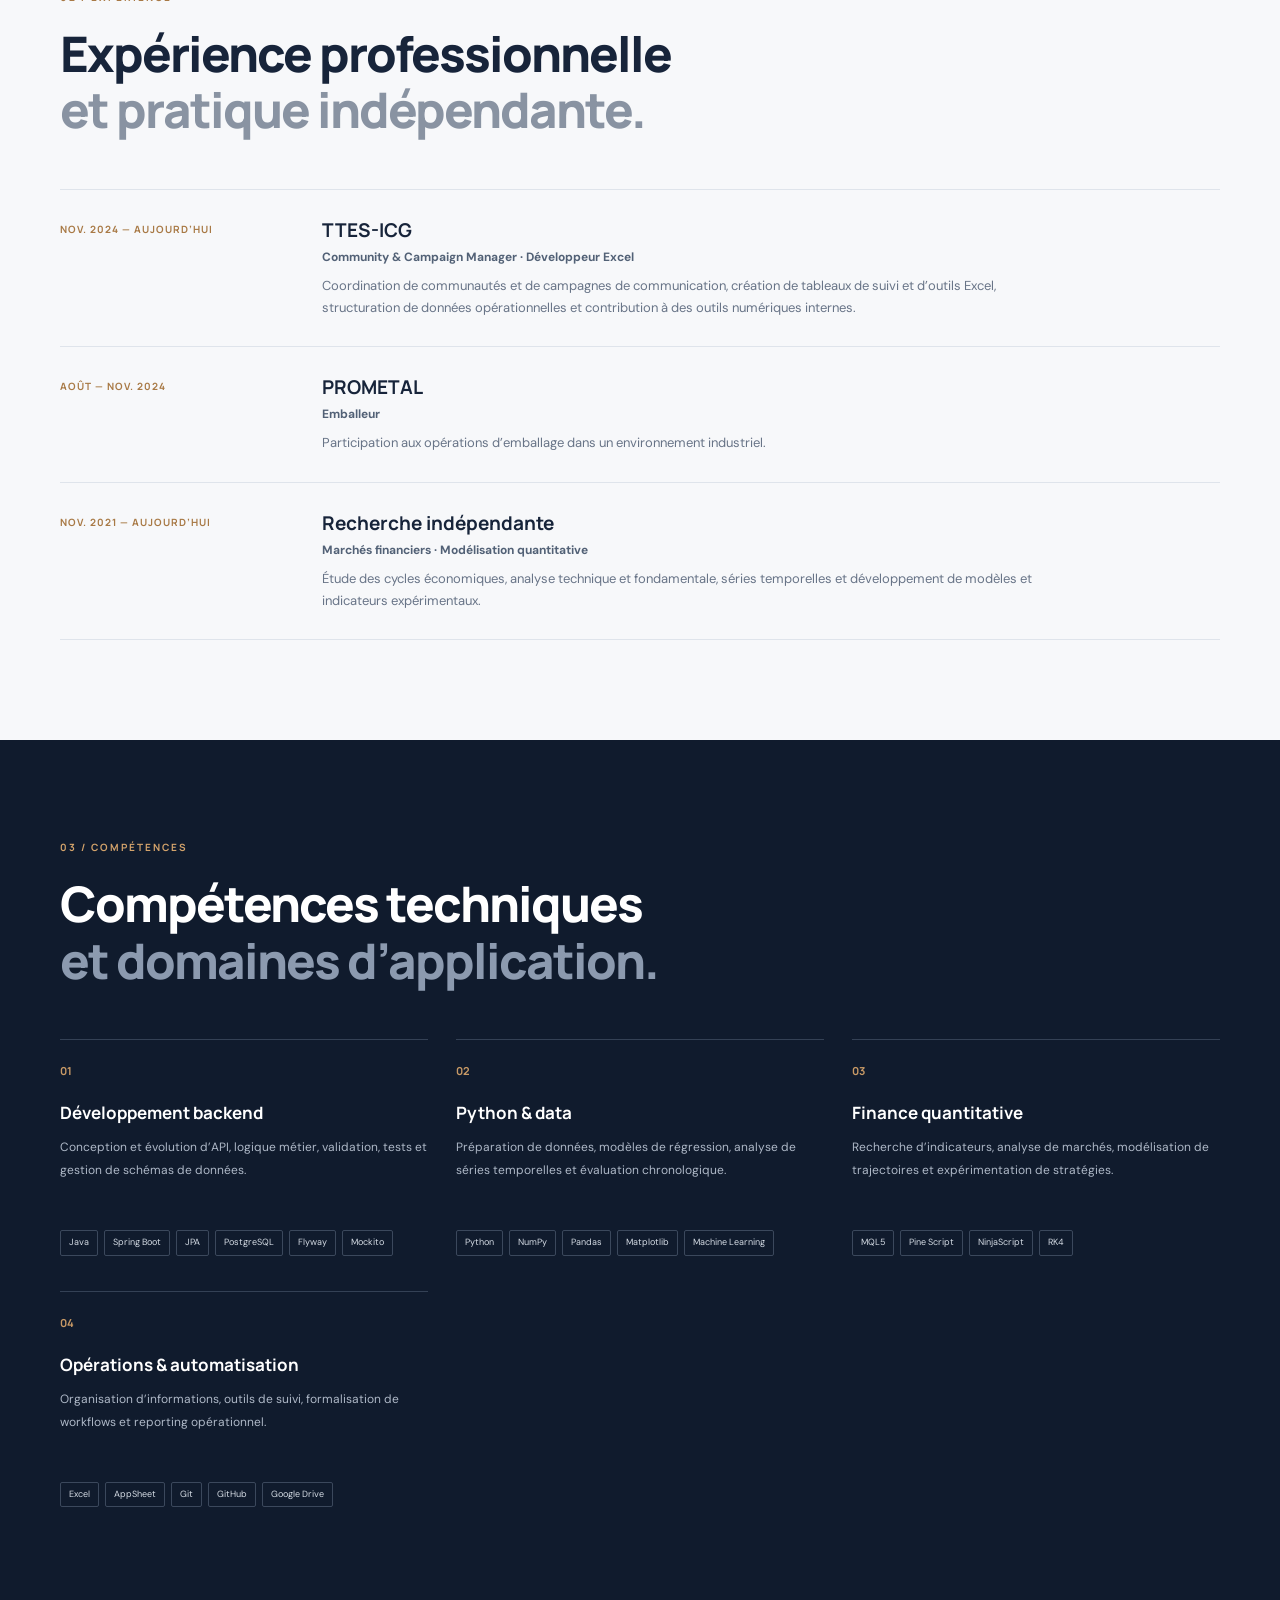
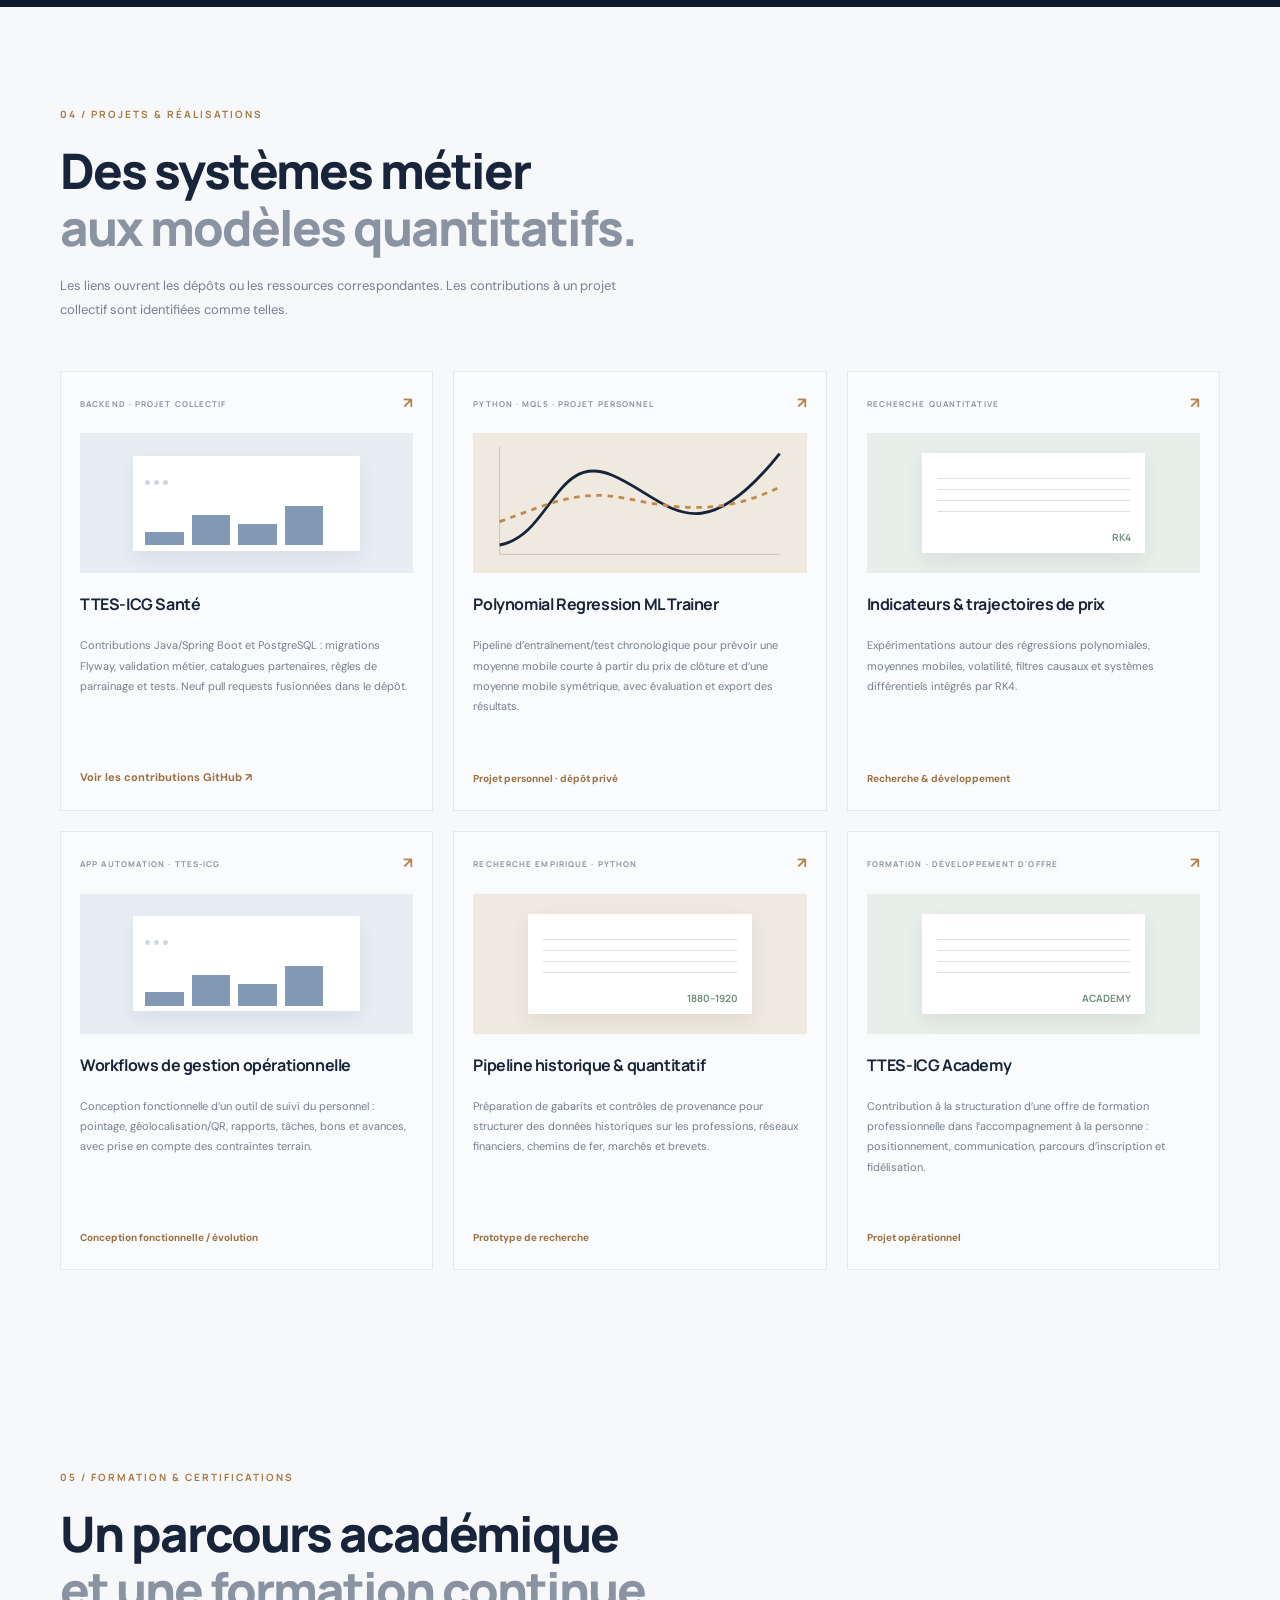
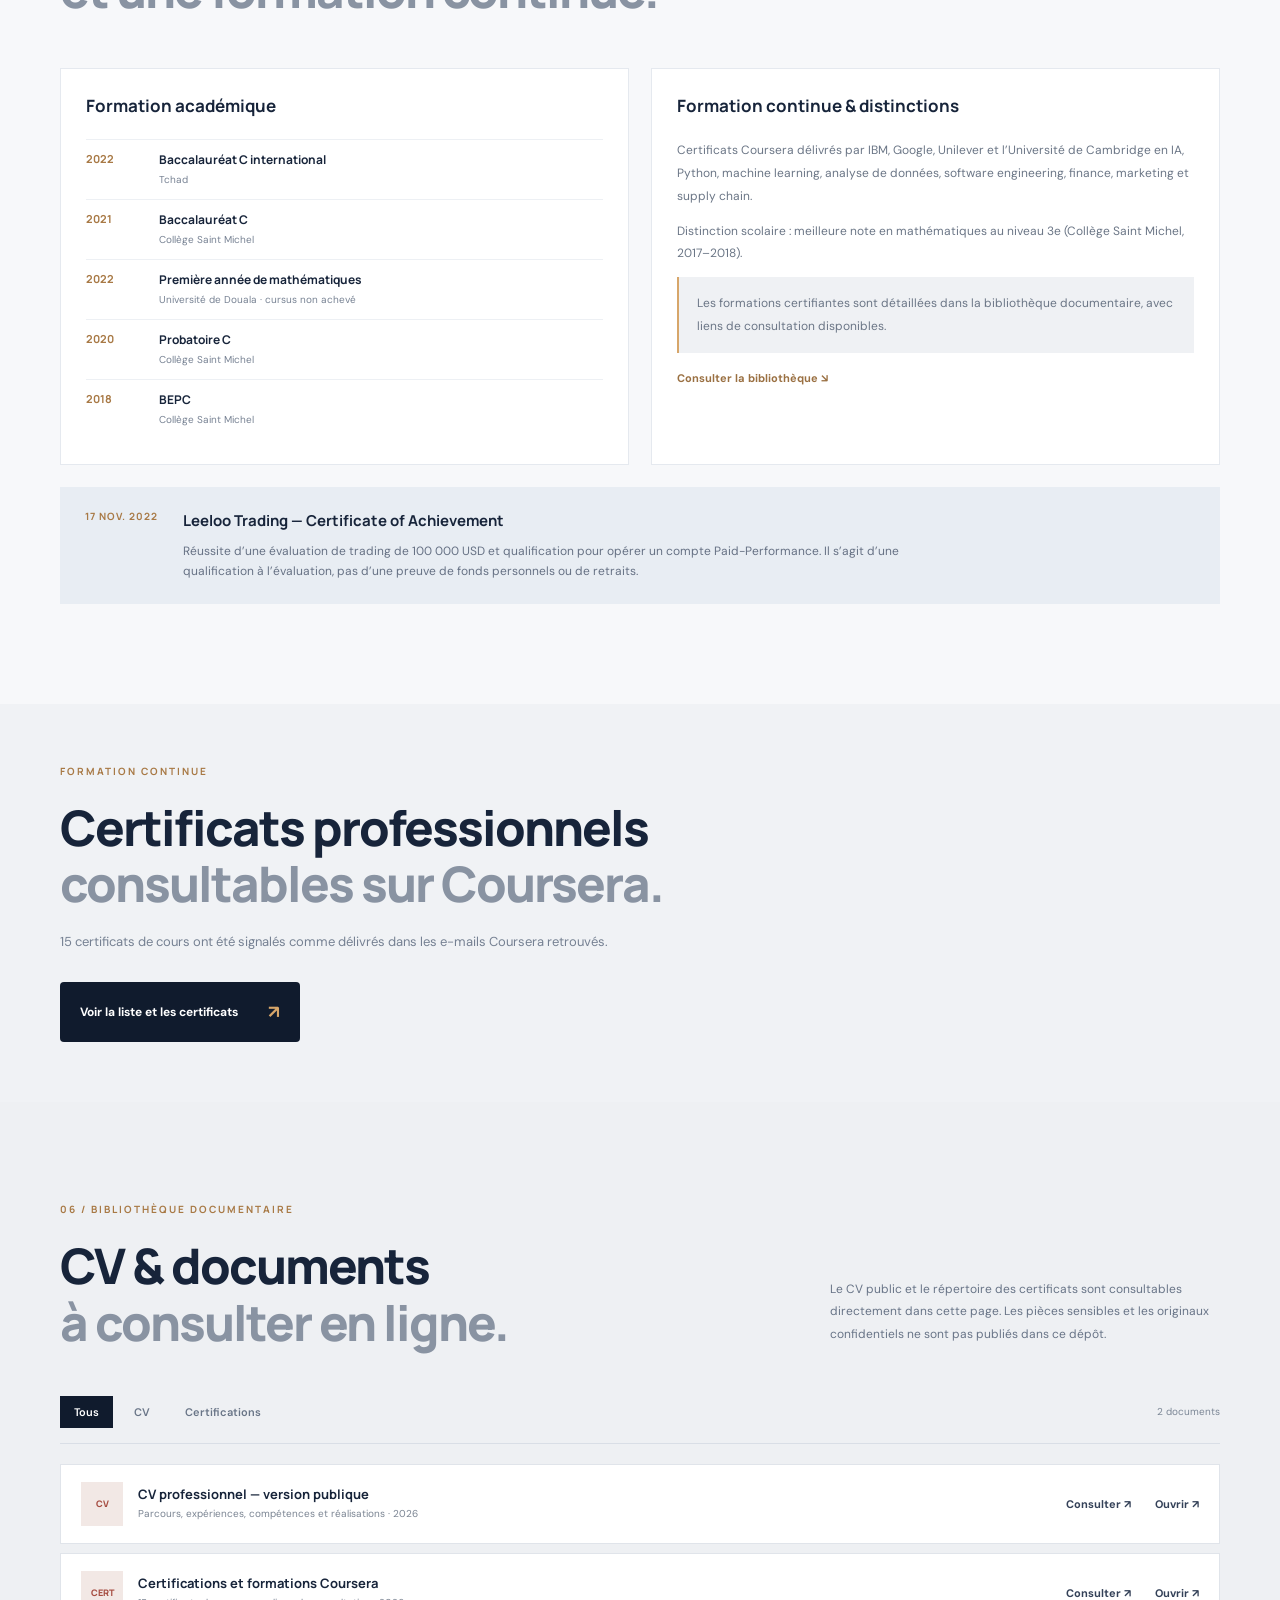
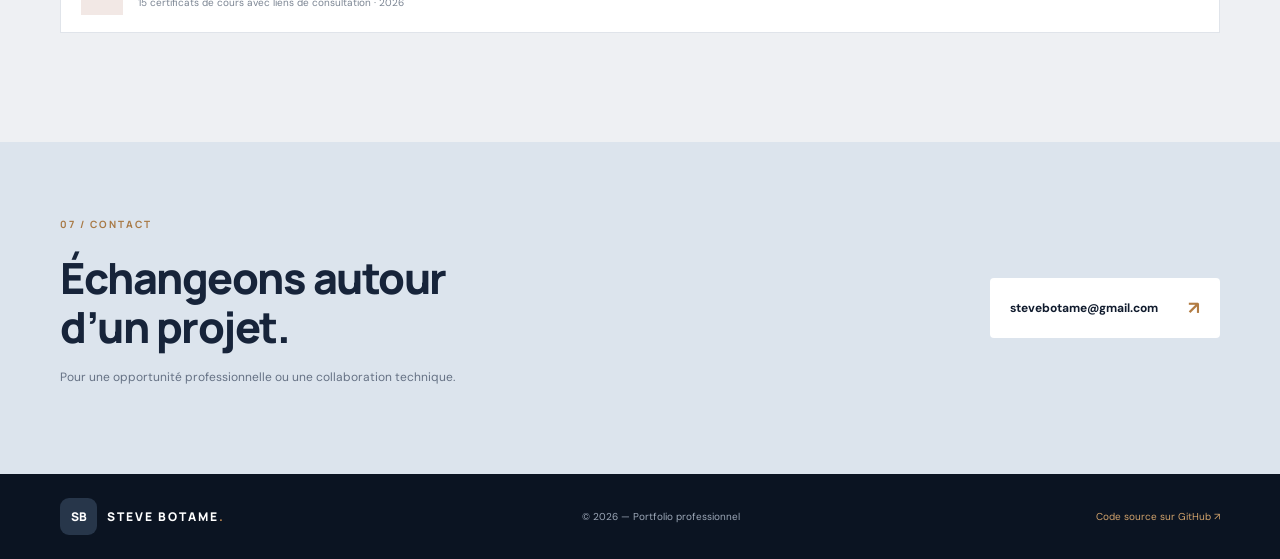
==== commit 2e6ab32c: "Add CV access and refine document filters" ====
--- a/index.html
+++ b/index.html
@@ -24,10 +24,10 @@
 <main>
 <section class="hero section-wrap" id="accueil">
   <div class="hero-copy">
-    <p class="eyebrow"><span class="eyebrow-line"></span> PORTFOLIO PROFESSIONNEL</p>
+    <p class="eyebrow"><span class="eyebrow-line"></span> STEVE MICHAËL BOTAME · PORTFOLIO</p>
     <h1>Développeur logiciel<br>& <span class="accent">analyste data.</span></h1>
     <p class="hero-intro">Je conçois des outils qui relient développement logiciel, données et modélisation quantitative. Mon travail se situe à l’intersection de l’ingénierie logicielle, de l’analyse de données et de la digitalisation des opérations.</p>
-    <div class="hero-actions"><a class="button button-primary" href="#projets">Découvrir mes projets <span>↘</span></a><a class="text-link" href="#documents">Consulter mes documents <span>→</span></a></div>
+    <div class="hero-actions"><a class="button button-primary" href="documents/cv/cv-public.html">Consulter mon CV <span>↗</span></a><a class="text-link" href="#projets">Découvrir mes projets <span>→</span></a></div>
     <div class="hero-meta"><span><i class="status-dot"></i> Développement · Data · Modélisation</span><span>Douala, Cameroun</span></div>
   </div>
   <div class="hero-art" aria-label="Illustration abstraite">
@@ -103,7 +103,7 @@
 
 <section class="documents-section" id="documents"><div class="section-wrap content-section">
   <div class="docs-heading"><div><p class="eyebrow">06 / BIBLIOTHÈQUE DOCUMENTAIRE</p><h2>CV & documents<br><span class="muted">à consulter en ligne.</span></h2></div><p>Le CV public et le répertoire des certificats sont consultables directement dans cette page. Les pièces sensibles et les originaux confidentiels ne sont pas publiés dans ce dépôt.</p></div>
-  <div class="doc-toolbar"><div class="filter-tabs" role="group" aria-label="Filtrer les documents"><button class="filter active" data-filter="all">Tous</button><button class="filter" data-filter="cv">CV</button><button class="filter" data-filter="education">Formation</button><button class="filter" data-filter="certification">Certifications</button><button class="filter" data-filter="other">Autres</button></div><span id="docCount" class="doc-count">2 documents</span></div>
+  <div class="doc-toolbar"><div class="filter-tabs" role="group" aria-label="Filtrer les documents"><button class="filter active" data-filter="all">Tous</button><button class="filter" data-filter="cv">CV</button><button class="filter" data-filter="certification">Certifications</button></div><span id="docCount" class="doc-count">2 documents</span></div>
   <div id="documentList" class="document-list"></div>
   <div class="viewer" id="documentViewer" hidden><div class="viewer-head"><div><span class="viewer-label">APERÇU DU DOCUMENT</span><h3 id="viewerTitle">Document</h3></div><div class="viewer-actions"><a id="openDocument" class="text-link" href="#" target="_blank" rel="noopener">Ouvrir dans un nouvel onglet ↗</a><button id="closeViewer" class="close-viewer" aria-label="Fermer l'aperçu">✕</button></div></div><iframe id="pdfFrame" title="Aperçu du document" loading="lazy"></iframe></div>
 </div></section>
--- a/assets/css/style.css
+++ b/assets/css/style.css
@@ -2,3 +2,9 @@
 @media(max-width:1050px){.site-header nav{gap:13px}.site-header nav a{font-size:11px}.hero{gap:20px}.hero-art{transform:scale(.88)}.projects-grid{grid-template-columns:repeat(2,1fr)}.project-card p{min-height:90px}}
 @media(max-width:850px){.site-header nav{gap:11px}.profile-grid{gap:45px}.skills-grid{grid-template-columns:repeat(2,1fr)}.education-grid{gap:40px}.docs-heading{align-items:start;flex-direction:column;gap:20px}.docs-heading>p{max-width:600px}}
 @media(max-width:700px){.site-header{height:70px;padding-inline:18px}.menu-toggle{display:block}.site-header nav{display:none;position:absolute;top:70px;left:0;right:0;background:white;padding:20px;box-shadow:0 15px 20px #101b2d12;flex-direction:column;align-items:stretch;gap:16px}.site-header nav.open{display:flex}.nav-contact{text-align:center}.section-wrap{width:min(100% - 36px,1160px)}.hero{grid-template-columns:1fr;padding-block:58px 40px;gap:10px}.hero h1{font-size:48px}.hero-role{font-size:14px}.hero-intro{font-size:13px}.hero-meta{margin-top:32px;gap:12px}.hero-art{height:310px;transform:scale(.78);margin-top:-8px}.strip-inner{gap:15px;align-items:start;flex-direction:column}.strip-inner p{font-size:13px}.content-section{padding-block:68px}.section-heading{margin-bottom:34px}.section-heading h2,.docs-heading h2{font-size:35px}.profile-grid,.education-grid{grid-template-columns:1fr;gap:28px}.large-copy{font-size:20px}.skills-grid,.projects-grid{grid-template-columns:1fr}.skill-item p,.project-card p{min-height:0}.skill-item h3{margin-top:14px}.timeline-item{grid-template-columns:1fr;gap:7px;padding:20px 0}.timeline-main h3{font-size:16px}.project-card{padding:17px}.project-card p{min-height:0}.achievement-inner{padding-block:48px;align-items:start;flex-direction:column;gap:22px}.achievement-inner h2{font-size:30px}.docs-heading{margin-bottom:30px}.doc-toolbar{align-items:start;flex-direction:column}.filter-tabs{gap:2px}.filter{padding:7px 9px}.document-row{grid-template-columns:1fr}.doc-actions{justify-content:flex-end}.viewer-head{align-items:start;flex-direction:column}.viewer-actions{width:100%;justify-content:space-between}.viewer iframe{height:600px}.contact-inner{padding-block:55px;align-items:start;flex-direction:column}.contact-inner h2{font-size:36px}.footer-inner{padding-block:22px;align-items:start;flex-direction:column}.footer-inner>span{order:3}}
+
+
+/* Portfolio profile content */
+.timeline{border-top:1px solid #dfe4eb}.timeline-item{display:grid;grid-template-columns:220px 1fr;gap:42px;padding:27px 0;border-bottom:1px solid #dfe4eb}.timeline-date{font:700 10px var(--display);letter-spacing:1px;color:#a87945}.timeline-item h3{font:700 19px var(--display);margin:0 0 4px}.timeline-role{font-size:12px;font-weight:700;color:#526176;margin:0 0 8px!important}.timeline-item p:last-child{font-size:13px;color:#687487;max-width:750px;margin:0}.project-link{display:inline-block;font-size:11px;font-weight:700;color:#9a7042;margin-top:4px}.project-link:hover{color:#17243a;text-decoration:underline}.education-grid{display:grid;grid-template-columns:1fr 1fr;gap:22px}.education-panel{background:white;border:1px solid var(--line);padding:25px}.education-panel h3{font:700 17px var(--display);margin:0 0 22px}.education-panel p{font-size:12px;color:#6b7686;line-height:1.9}.education-row{display:grid;grid-template-columns:58px 1fr;gap:15px;padding:11px 0;border-top:1px solid #edf0f4}.education-row>span{font:700 11px var(--display);color:#a87945}.education-row strong{display:block;font:700 12px var(--display)}.education-row small{display:block;color:#778293;font-size:10px;margin-top:3px}.credential-highlight{margin-top:22px;background:#e8edf3;padding:22px 25px;display:flex;gap:25px;align-items:flex-start}.credential-year{font:700 10px var(--display);letter-spacing:1px;color:#a87945;white-space:nowrap}.credential-highlight strong{font:700 15px var(--display)}.credential-highlight p{font-size:12px;color:#667184;margin:6px 0 0;max-width:760px}.certification-listing{background:#f0f2f5}.compact-section{padding-block:60px!important}.certification-listing .section-heading{margin-bottom:23px}.certification-listing .button{margin-top:5px}.document-row .pdf-icon{font-size:9px}.project-card{display:flex;flex-direction:column}.project-card .project-link,.project-card .project-status{margin-top:auto;padding-top:10px}
+@media(max-width:850px){.timeline-item{grid-template-columns:180px 1fr;gap:22px}.education-grid{grid-template-columns:1fr 1fr}}
+@media(max-width:620px){.timeline-item{grid-template-columns:1fr;gap:7px}.education-grid{grid-template-columns:1fr}.credential-highlight{flex-direction:column;gap:8px}.compact-section{padding-block:45px!important}}
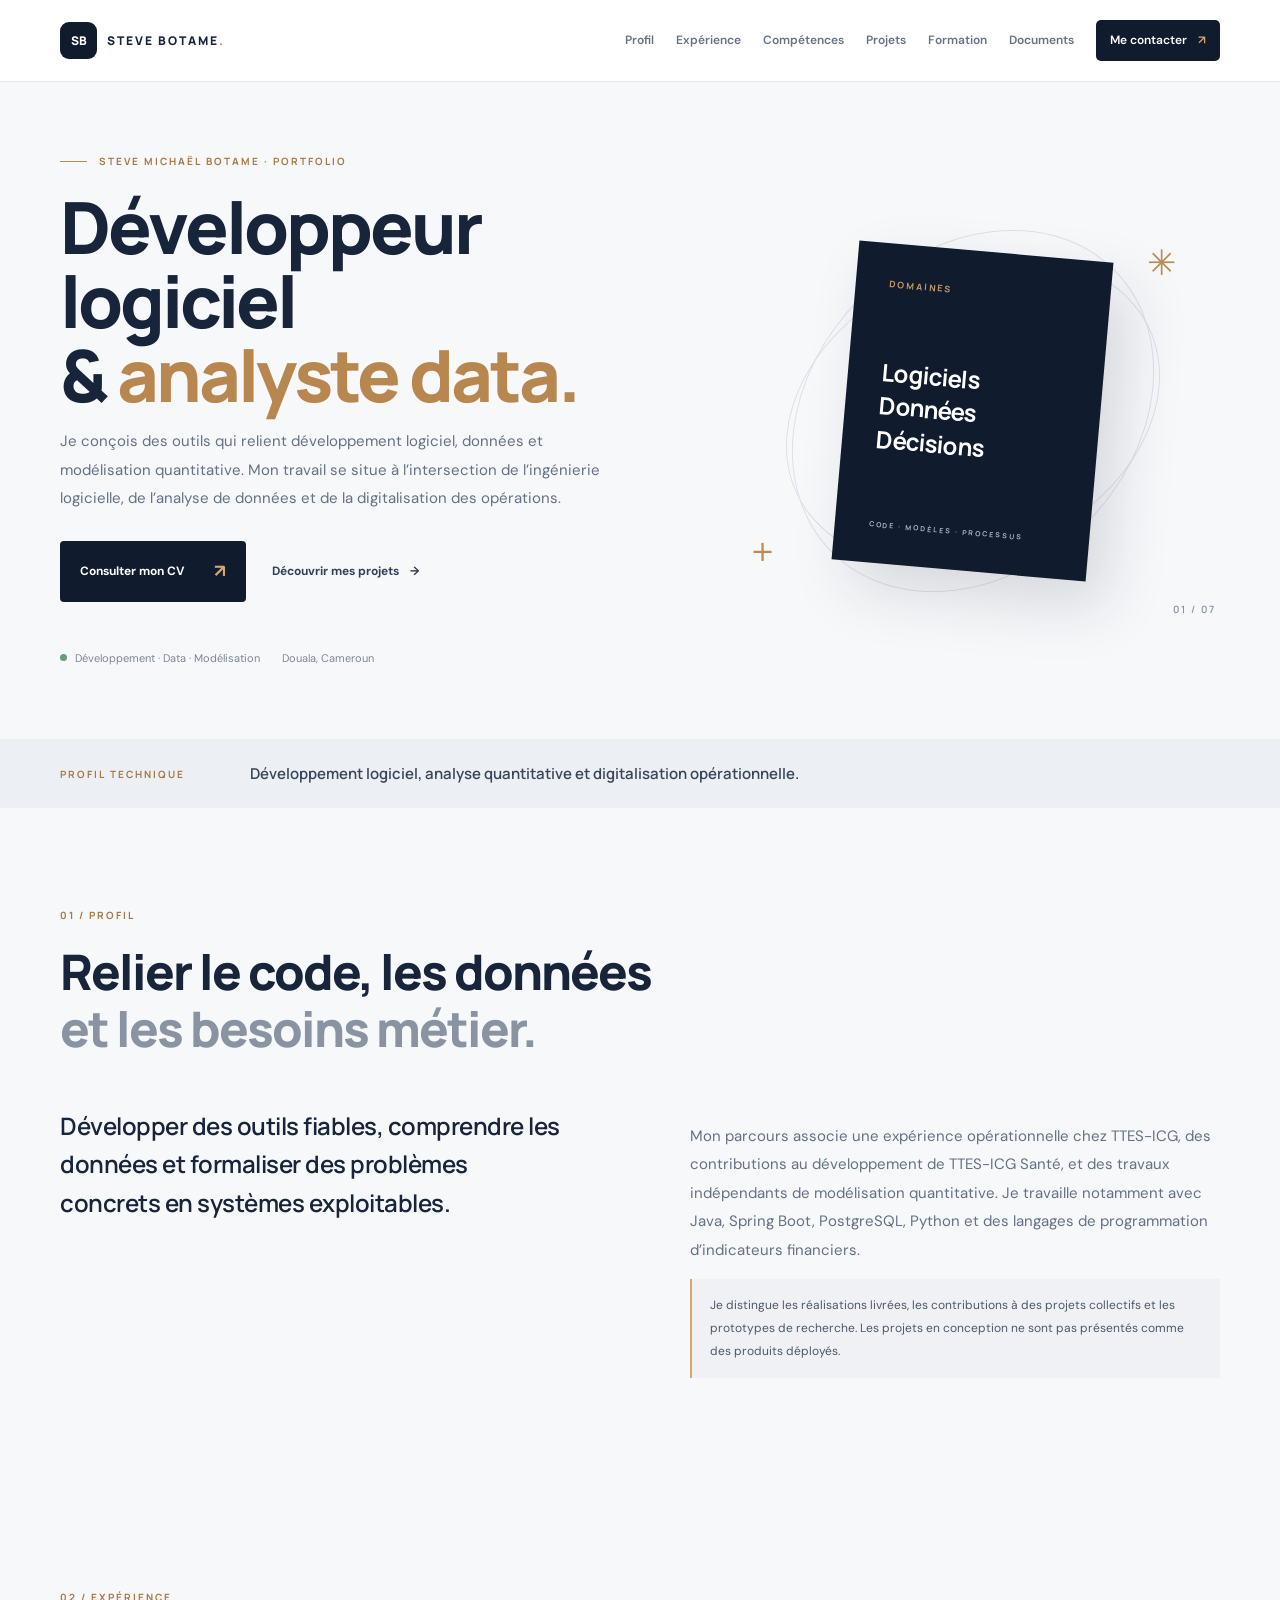
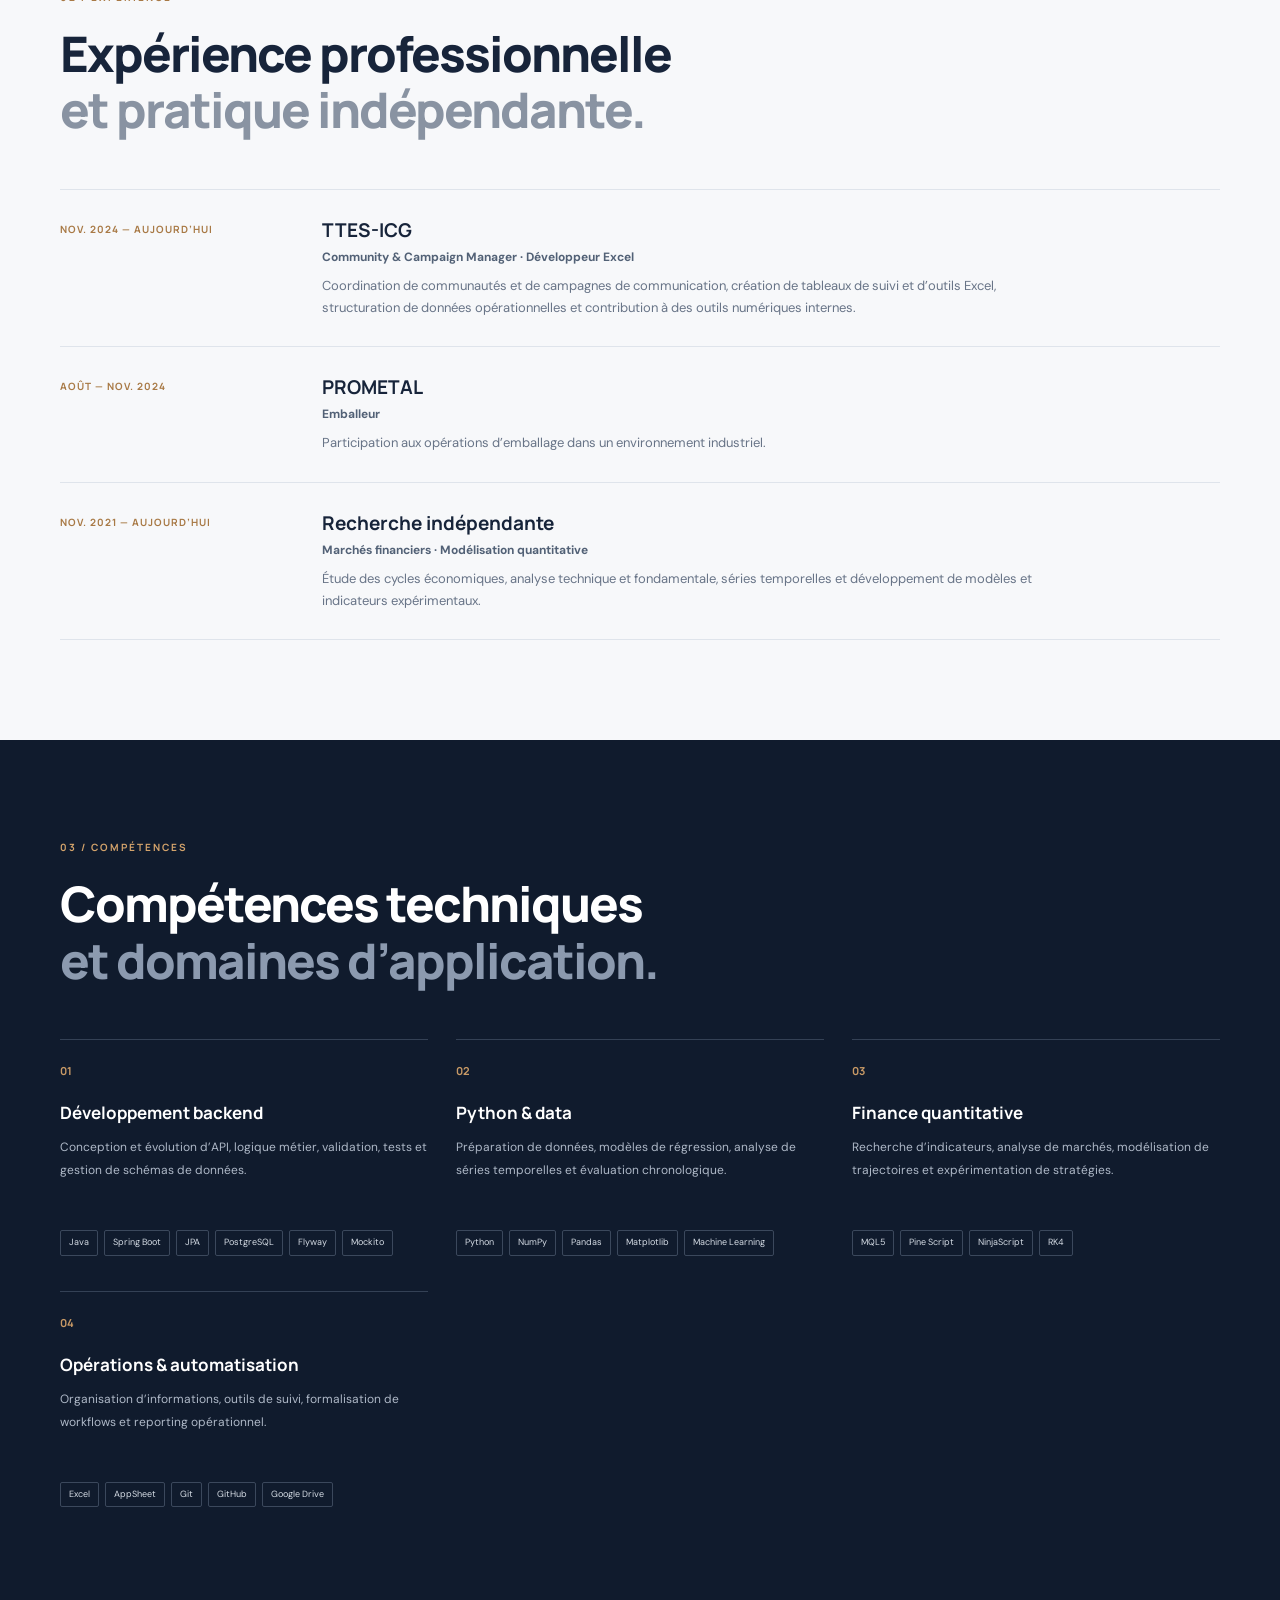
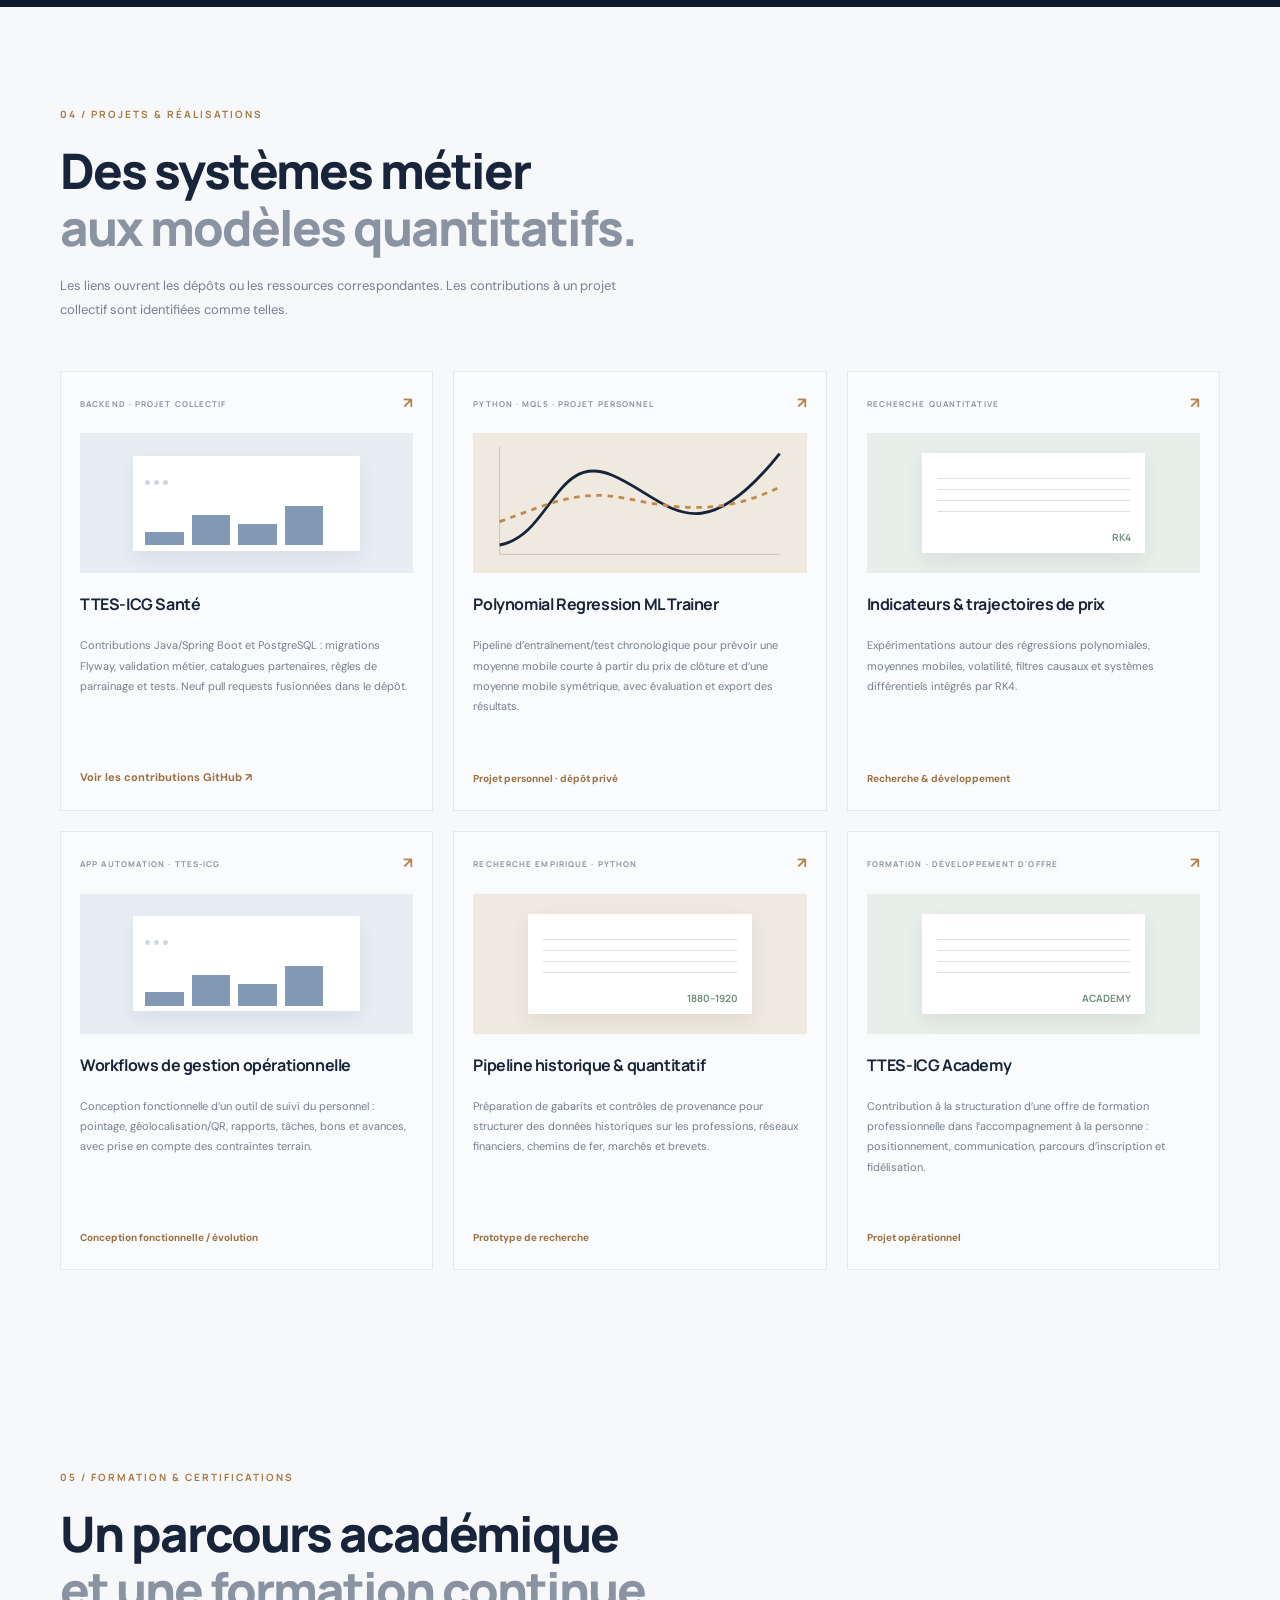
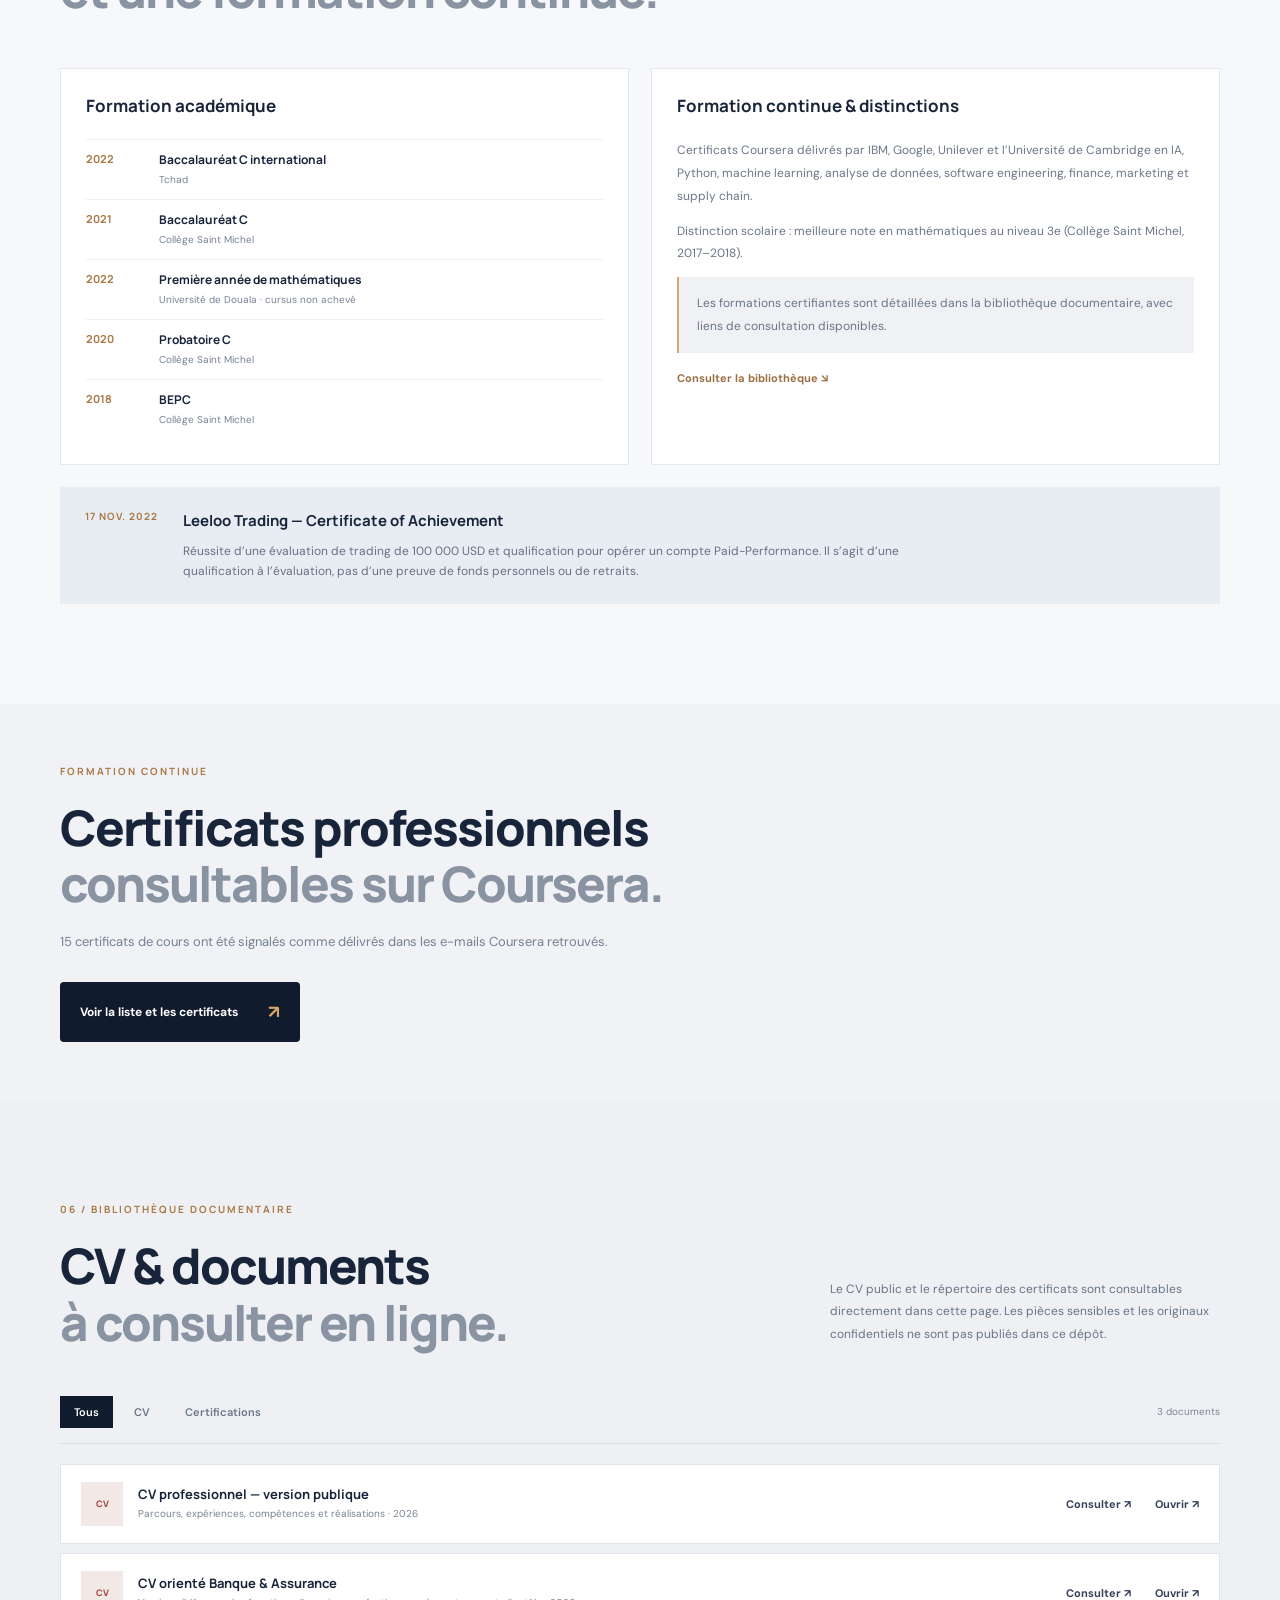
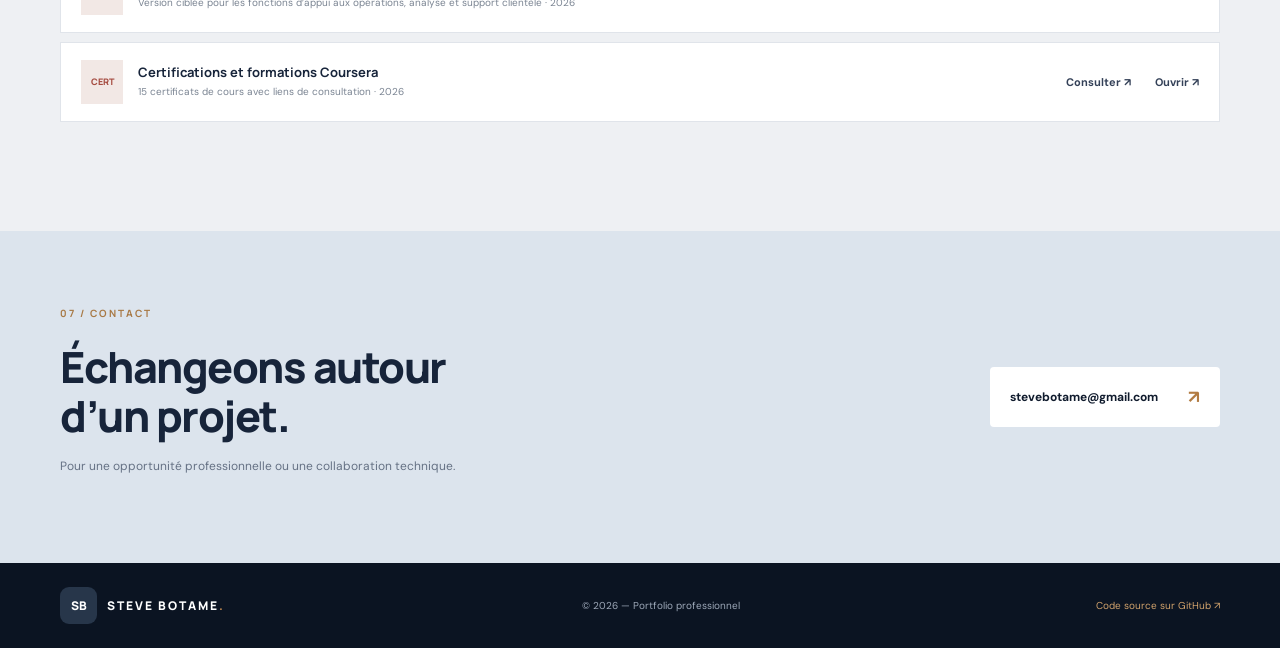
==== commit 5ec7c9b5: "Update public document count" ====
--- a/index.html
+++ b/index.html
@@ -103,7 +103,7 @@
 
 <section class="documents-section" id="documents"><div class="section-wrap content-section">
   <div class="docs-heading"><div><p class="eyebrow">06 / BIBLIOTHÈQUE DOCUMENTAIRE</p><h2>CV & documents<br><span class="muted">à consulter en ligne.</span></h2></div><p>Le CV public et le répertoire des certificats sont consultables directement dans cette page. Les pièces sensibles et les originaux confidentiels ne sont pas publiés dans ce dépôt.</p></div>
-  <div class="doc-toolbar"><div class="filter-tabs" role="group" aria-label="Filtrer les documents"><button class="filter active" data-filter="all">Tous</button><button class="filter" data-filter="cv">CV</button><button class="filter" data-filter="certification">Certifications</button></div><span id="docCount" class="doc-count">2 documents</span></div>
+  <div class="doc-toolbar"><div class="filter-tabs" role="group" aria-label="Filtrer les documents"><button class="filter active" data-filter="all">Tous</button><button class="filter" data-filter="cv">CV</button><button class="filter" data-filter="certification">Certifications</button></div><span id="docCount" class="doc-count">3 documents</span></div>
   <div id="documentList" class="document-list"></div>
   <div class="viewer" id="documentViewer" hidden><div class="viewer-head"><div><span class="viewer-label">APERÇU DU DOCUMENT</span><h3 id="viewerTitle">Document</h3></div><div class="viewer-actions"><a id="openDocument" class="text-link" href="#" target="_blank" rel="noopener">Ouvrir dans un nouvel onglet ↗</a><button id="closeViewer" class="close-viewer" aria-label="Fermer l'aperçu">✕</button></div></div><iframe id="pdfFrame" title="Aperçu du document" loading="lazy"></iframe></div>
 </div></section>
--- a/assets/css/style.css
+++ b/assets/css/style.css
@@ -8,3 +8,5 @@
 .timeline{border-top:1px solid #dfe4eb}.timeline-item{display:grid;grid-template-columns:220px 1fr;gap:42px;padding:27px 0;border-bottom:1px solid #dfe4eb}.timeline-date{font:700 10px var(--display);letter-spacing:1px;color:#a87945}.timeline-item h3{font:700 19px var(--display);margin:0 0 4px}.timeline-role{font-size:12px;font-weight:700;color:#526176;margin:0 0 8px!important}.timeline-item p:last-child{font-size:13px;color:#687487;max-width:750px;margin:0}.project-link{display:inline-block;font-size:11px;font-weight:700;color:#9a7042;margin-top:4px}.project-link:hover{color:#17243a;text-decoration:underline}.education-grid{display:grid;grid-template-columns:1fr 1fr;gap:22px}.education-panel{background:white;border:1px solid var(--line);padding:25px}.education-panel h3{font:700 17px var(--display);margin:0 0 22px}.education-panel p{font-size:12px;color:#6b7686;line-height:1.9}.education-row{display:grid;grid-template-columns:58px 1fr;gap:15px;padding:11px 0;border-top:1px solid #edf0f4}.education-row>span{font:700 11px var(--display);color:#a87945}.education-row strong{display:block;font:700 12px var(--display)}.education-row small{display:block;color:#778293;font-size:10px;margin-top:3px}.credential-highlight{margin-top:22px;background:#e8edf3;padding:22px 25px;display:flex;gap:25px;align-items:flex-start}.credential-year{font:700 10px var(--display);letter-spacing:1px;color:#a87945;white-space:nowrap}.credential-highlight strong{font:700 15px var(--display)}.credential-highlight p{font-size:12px;color:#667184;margin:6px 0 0;max-width:760px}.certification-listing{background:#f0f2f5}.compact-section{padding-block:60px!important}.certification-listing .section-heading{margin-bottom:23px}.certification-listing .button{margin-top:5px}.document-row .pdf-icon{font-size:9px}.project-card{display:flex;flex-direction:column}.project-card .project-link,.project-card .project-status{margin-top:auto;padding-top:10px}
 @media(max-width:850px){.timeline-item{grid-template-columns:180px 1fr;gap:22px}.education-grid{grid-template-columns:1fr 1fr}}
 @media(max-width:620px){.timeline-item{grid-template-columns:1fr;gap:7px}.education-grid{grid-template-columns:1fr}.credential-highlight{flex-direction:column;gap:8px}.compact-section{padding-block:45px!important}}
+
+.hero-copy>.eyebrow{white-space:nowrap}
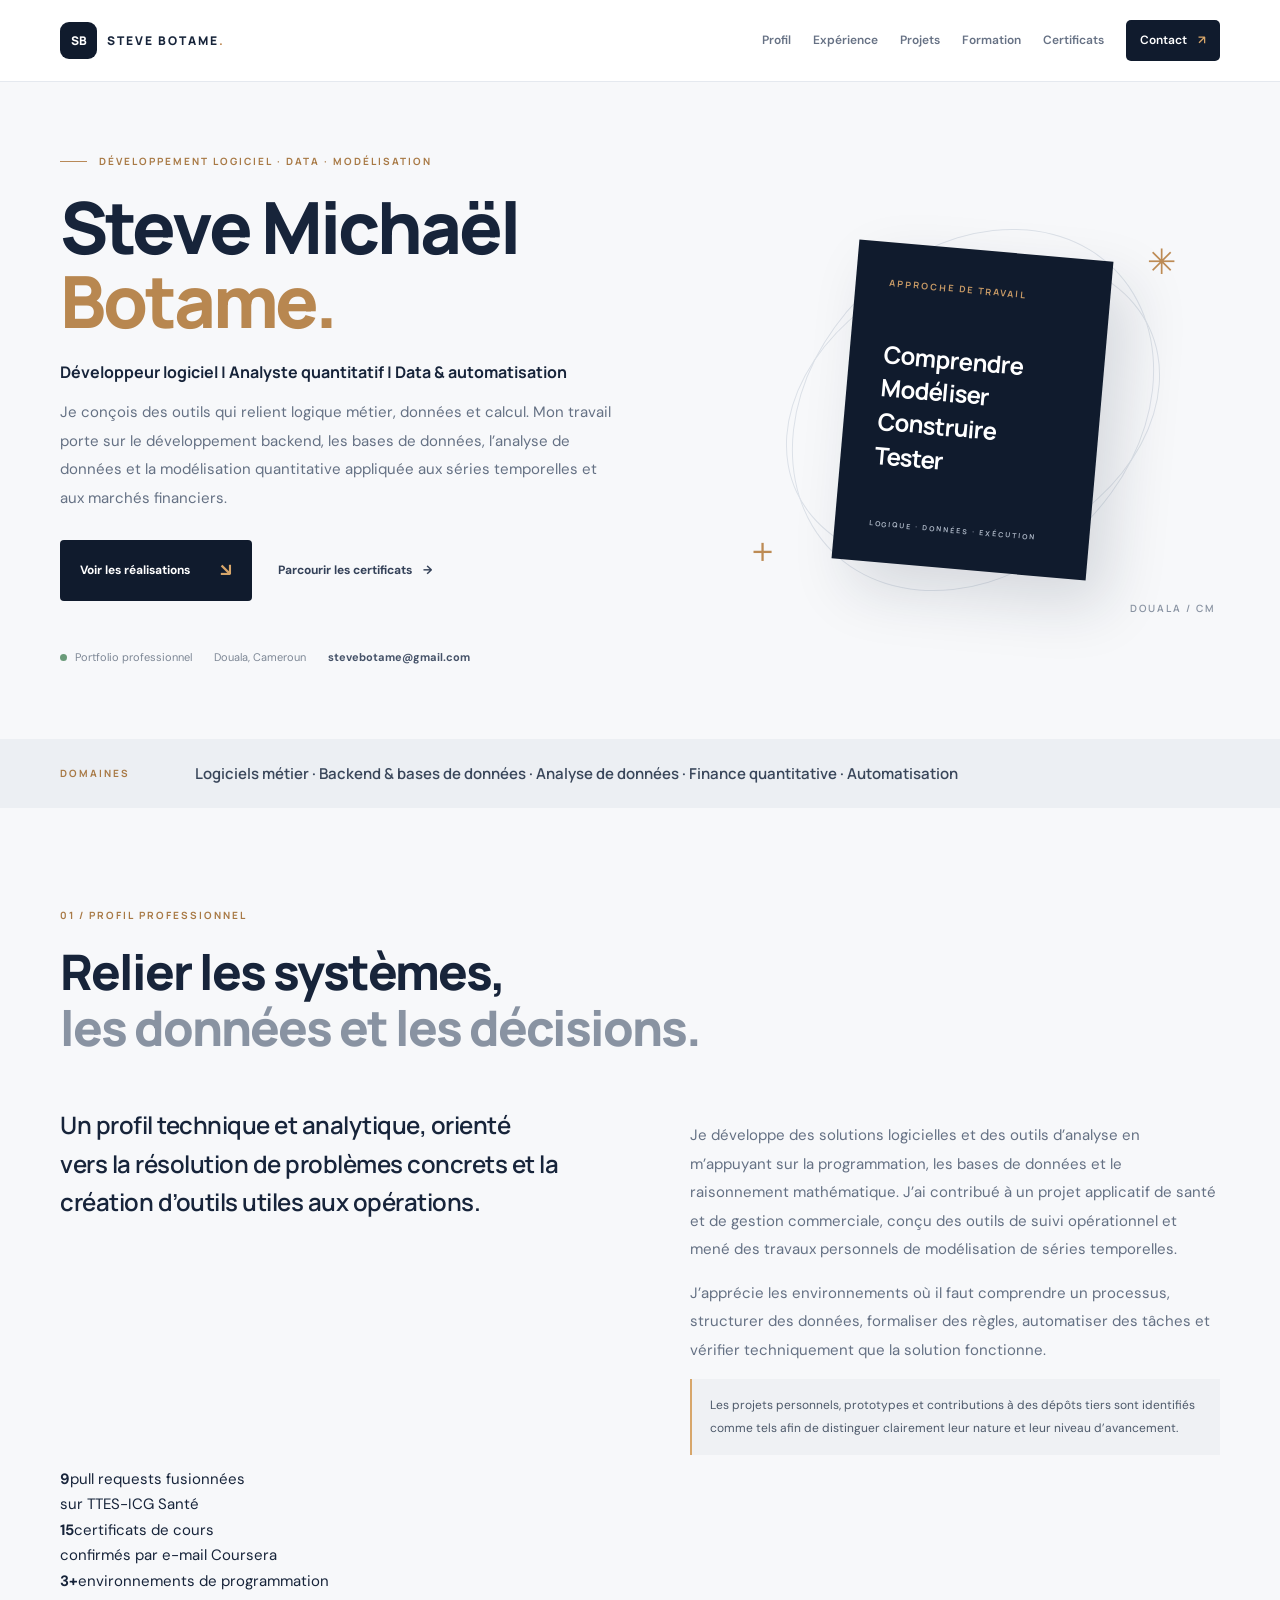
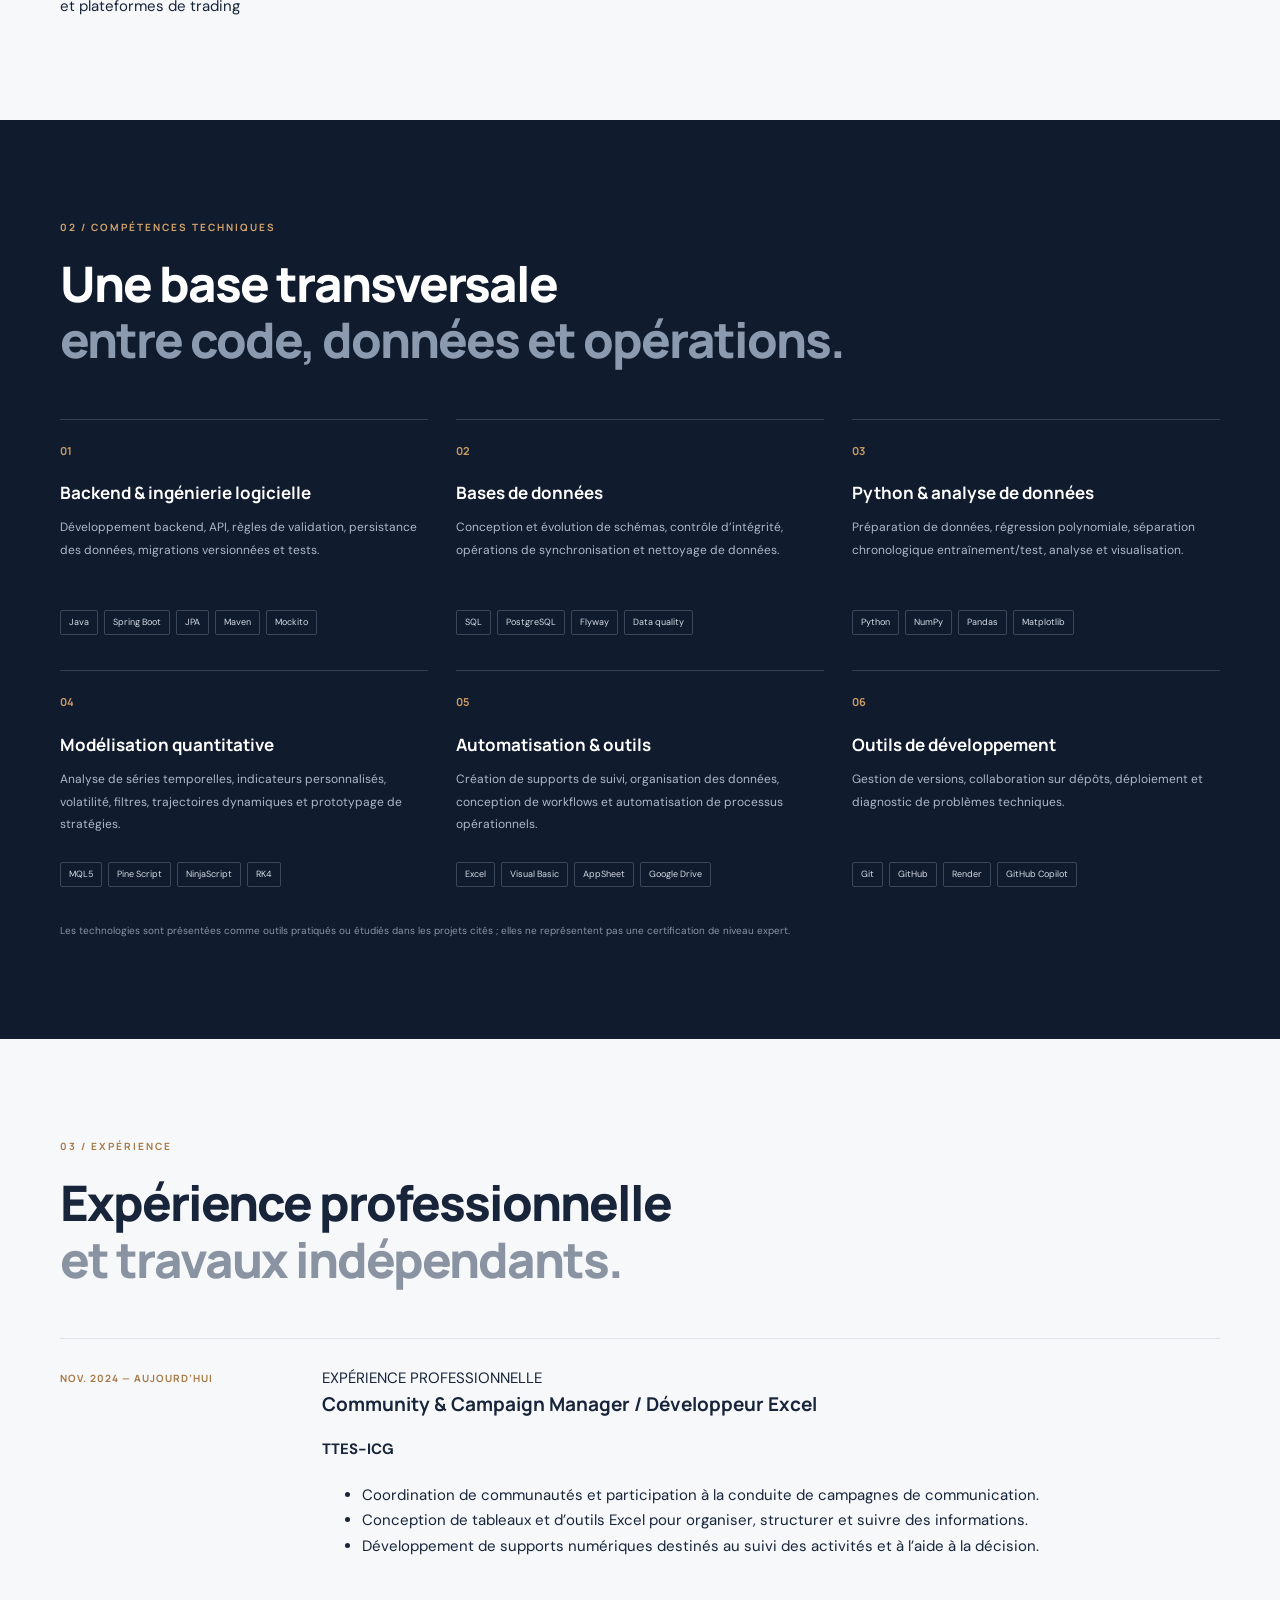
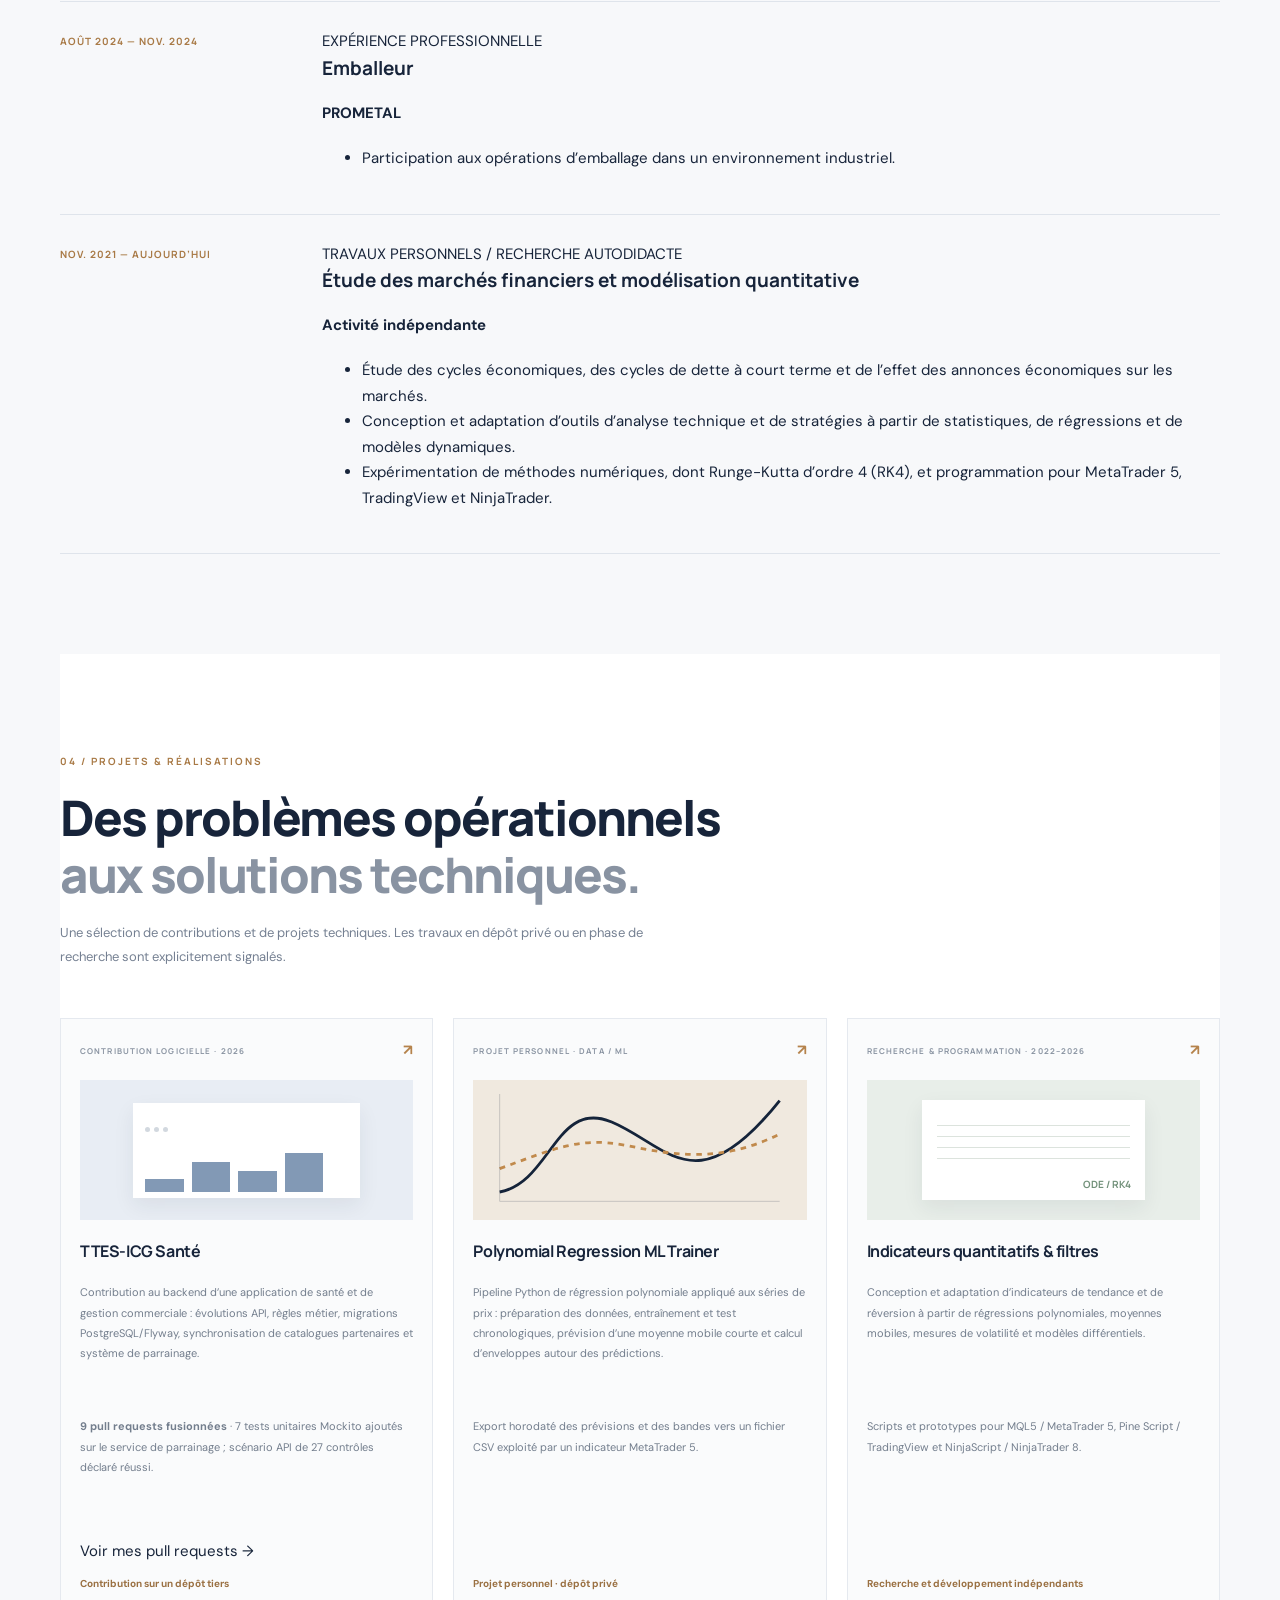
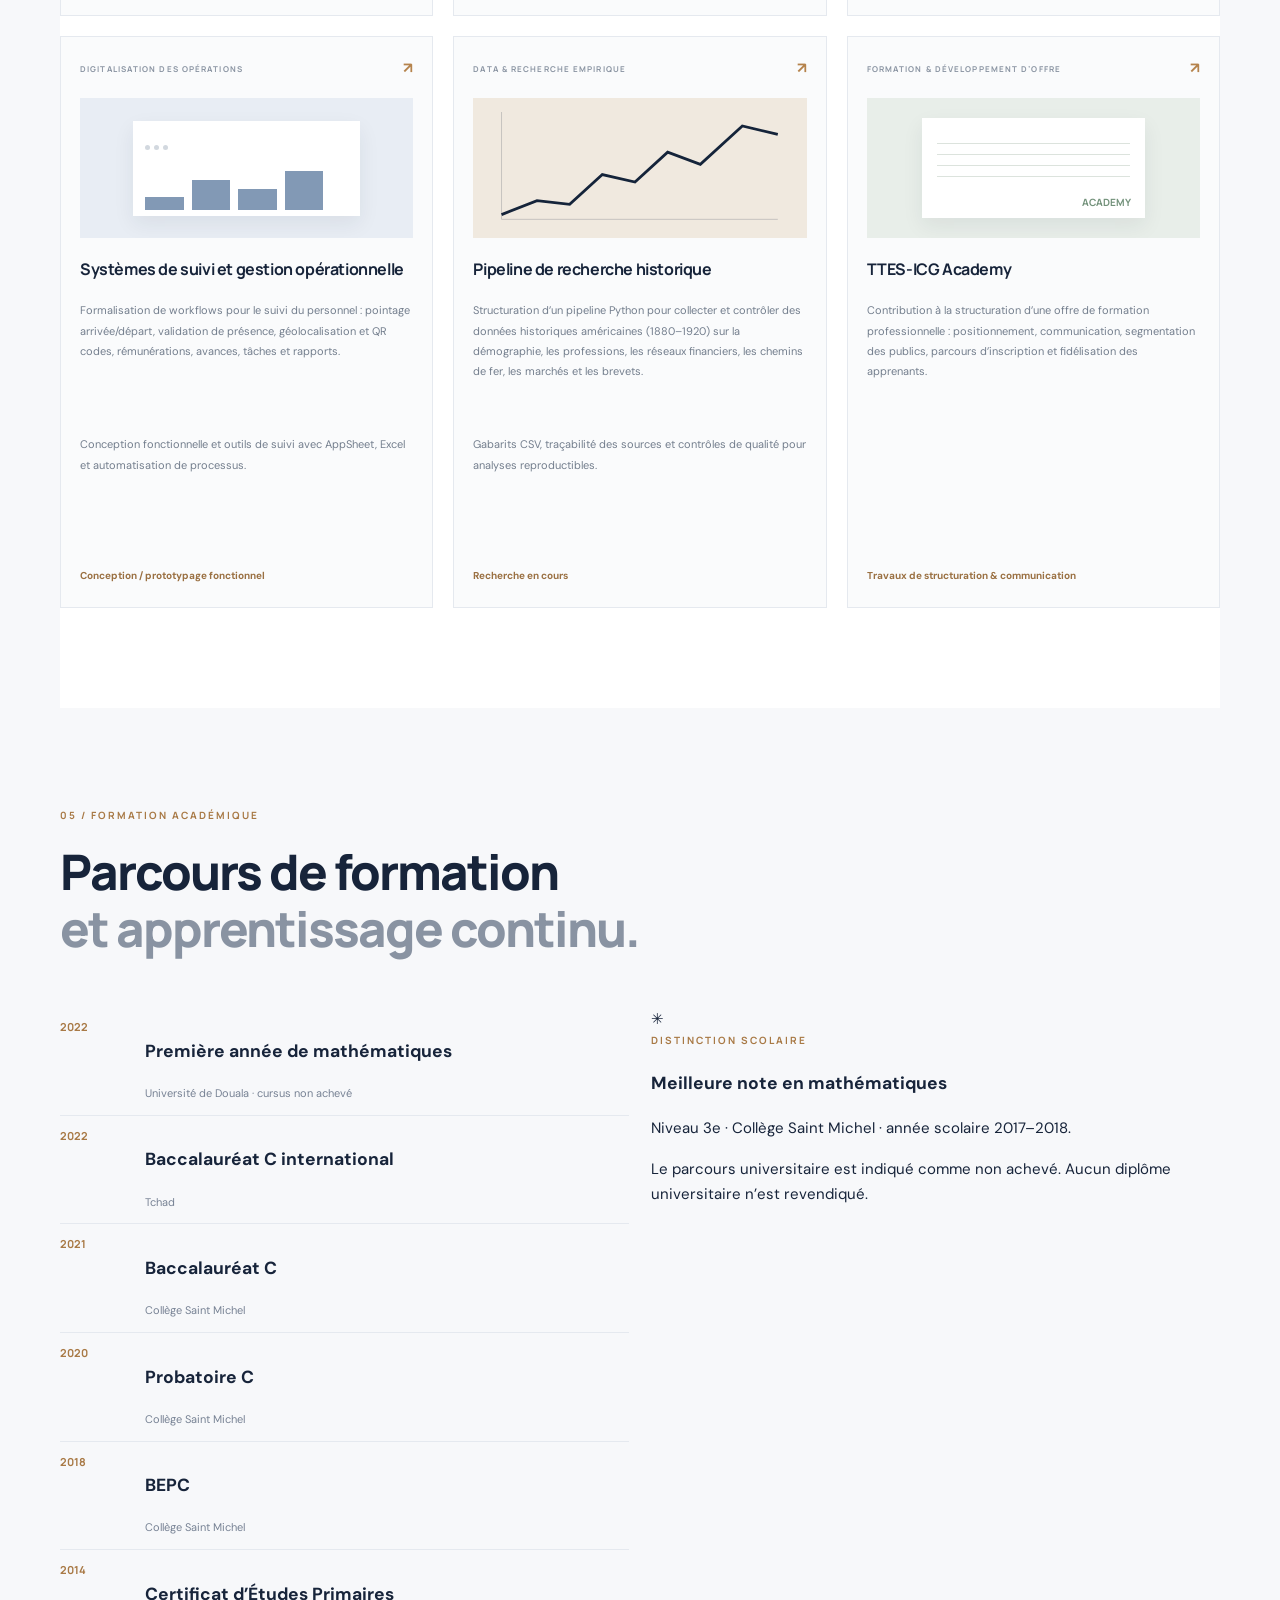
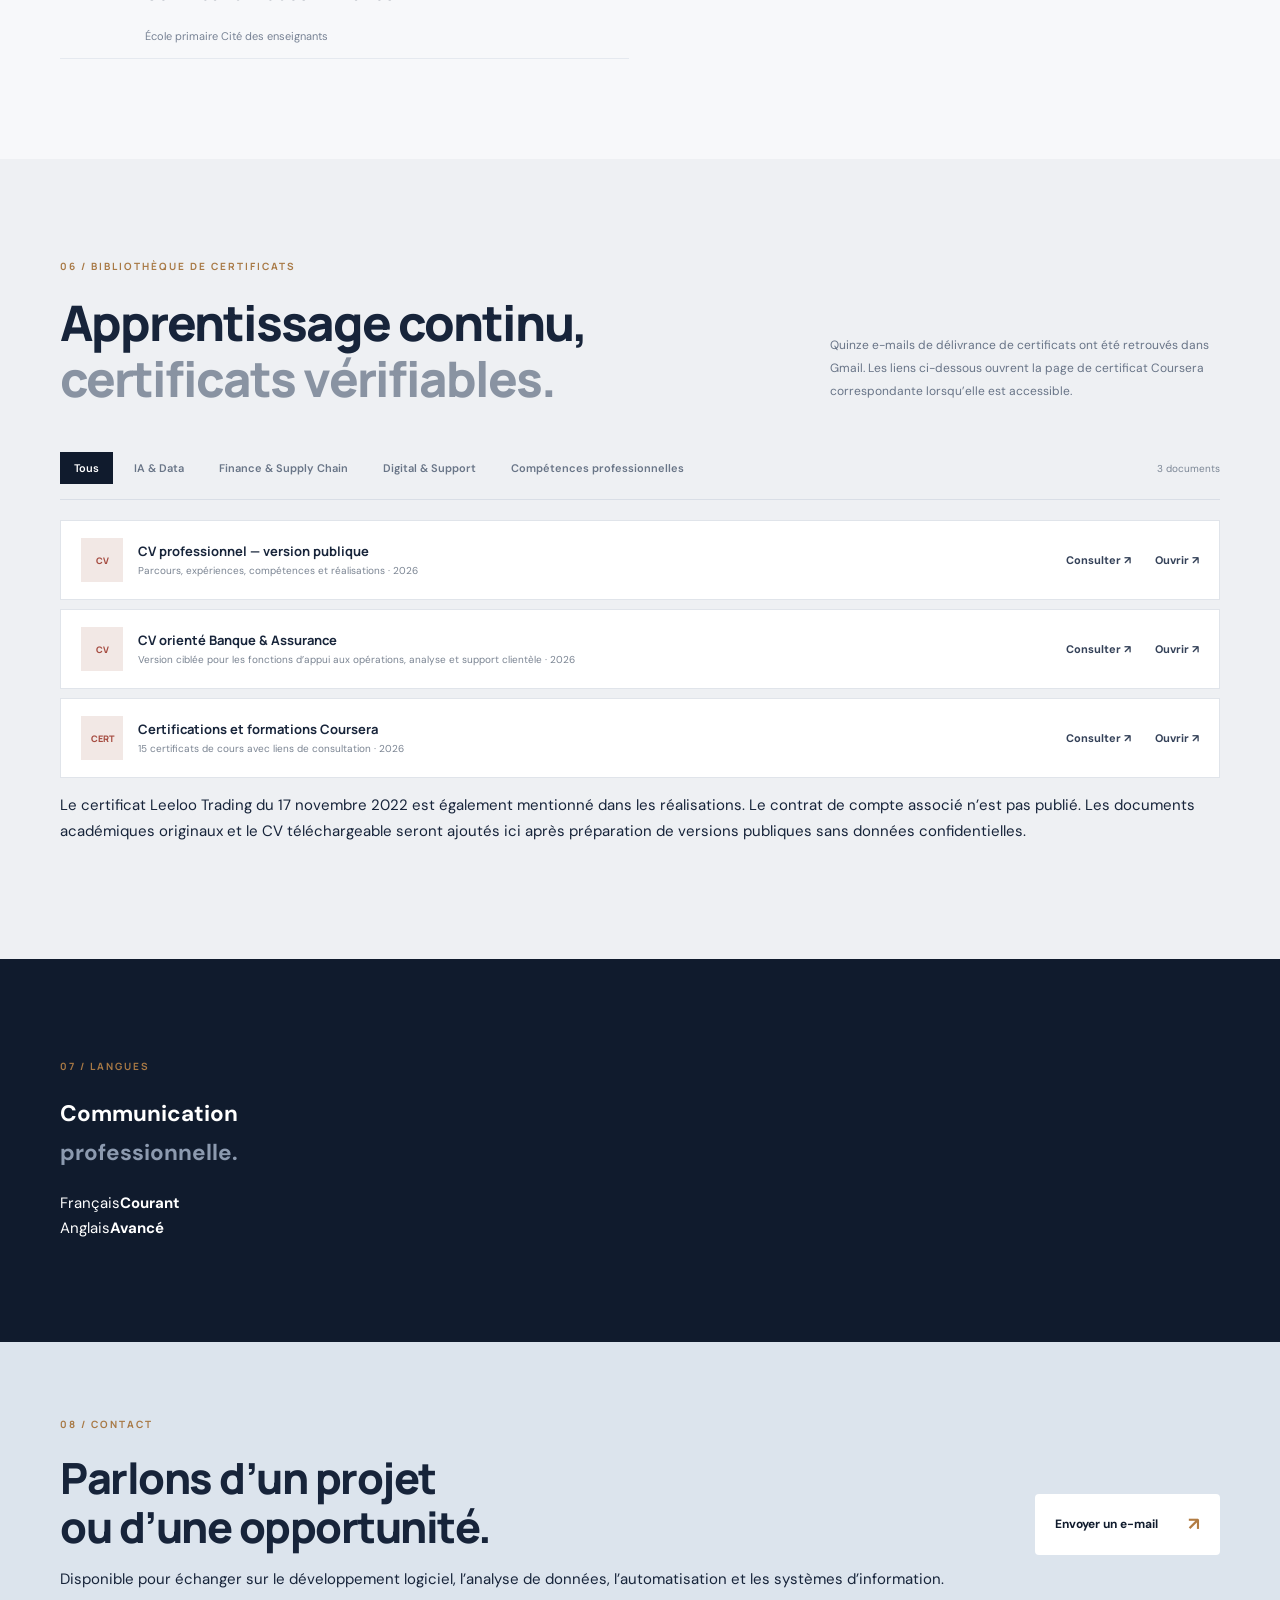
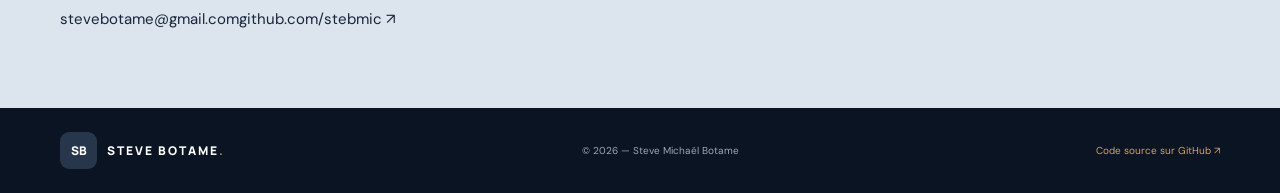
==== commit cf546ec2: "Build detailed professional portfolio profile" ====
--- a/index.html
+++ b/index.html
@@ -3,114 +3,122 @@
 <head>
   <meta charset="utf-8">
   <meta name="viewport" content="width=device-width, initial-scale=1">
-  <meta name="description" content="Portfolio de Steve Michaël Botame : développement logiciel, analyse de données, modélisation quantitative et projets numériques.">
+  <meta name="description" content="Portfolio professionnel de Steve Michaël Botame : développement logiciel, data analytics, automatisation et modélisation quantitative.">
   <meta name="theme-color" content="#101b2d">
-  <title>Steve Michaël Botame — Développeur logiciel & Analyste data</title>
+  <title>Steve Michaël Botame — Développeur logiciel | Data & modélisation</title>
   <link rel="preconnect" href="https://fonts.googleapis.com">
   <link rel="preconnect" href="https://fonts.gstatic.com" crossorigin>
   <link href="https://fonts.googleapis.com/css2?family=DM+Sans:wght@400;500;600;700&family=Manrope:wght@400;500;600;700;800&display=swap" rel="stylesheet">
   <link rel="stylesheet" href="assets/css/style.css">
 </head>
 <body>
-<header class="site-header">
-  <a class="brand" href="#accueil" aria-label="Retour à l'accueil"><span class="brand-mark">SB</span><span>STEVE BOTAME<span class="brand-dot">.</span></span></a>
-  <button class="menu-toggle" id="menuToggle" aria-label="Ouvrir le menu" aria-expanded="false">☰</button>
-  <nav id="mainNav">
-    <a href="#profil">Profil</a><a href="#experience">Expérience</a><a href="#competences">Compétences</a><a href="#projets">Projets</a><a href="#formation">Formation</a><a href="#documents">Documents</a>
-    <a class="nav-contact" href="#contact">Me contacter <span>↗</span></a>
-  </nav>
-</header>
+  <header class="site-header">
+    <a class="brand" href="#accueil" aria-label="Retour à l'accueil"><span class="brand-mark">SB</span><span>STEVE BOTAME<span class="brand-dot">.</span></span></a>
+    <button class="menu-toggle" id="menuToggle" aria-label="Ouvrir le menu" aria-expanded="false">☰</button>
+    <nav id="mainNav">
+      <a href="#profil">Profil</a><a href="#experience">Expérience</a><a href="#projets">Projets</a><a href="#formation">Formation</a><a href="#documents">Certificats</a>
+      <a class="nav-contact" href="#contact">Contact <span>↗</span></a>
+    </nav>
+  </header>
 
-<main>
-<section class="hero section-wrap" id="accueil">
-  <div class="hero-copy">
-    <p class="eyebrow"><span class="eyebrow-line"></span> STEVE MICHAËL BOTAME · PORTFOLIO</p>
-    <h1>Développeur logiciel<br>& <span class="accent">analyste data.</span></h1>
-    <p class="hero-intro">Je conçois des outils qui relient développement logiciel, données et modélisation quantitative. Mon travail se situe à l’intersection de l’ingénierie logicielle, de l’analyse de données et de la digitalisation des opérations.</p>
-    <div class="hero-actions"><a class="button button-primary" href="documents/cv/cv-public.html">Consulter mon CV <span>↗</span></a><a class="text-link" href="#projets">Découvrir mes projets <span>→</span></a></div>
-    <div class="hero-meta"><span><i class="status-dot"></i> Développement · Data · Modélisation</span><span>Douala, Cameroun</span></div>
-  </div>
-  <div class="hero-art" aria-label="Illustration abstraite">
-    <div class="art-orbit orbit-one"></div><div class="art-orbit orbit-two"></div>
-    <div class="art-card"><span class="art-kicker">DOMAINES</span><strong>Logiciels<br>Données<br>Décisions</strong><span class="art-foot">CODE · MODÈLES · PROCESSUS</span></div>
-    <span class="art-cross cross-one">✳</span><span class="art-cross cross-two">＋</span><span class="art-number">01 / 07</span>
-  </div>
-</section>
+  <main>
+    <section class="hero section-wrap" id="accueil">
+      <div class="hero-copy">
+        <p class="eyebrow"><span class="eyebrow-line"></span> DÉVELOPPEMENT LOGICIEL · DATA · MODÉLISATION</p>
+        <h1>Steve Michaël<br><span class="accent">Botame.</span></h1>
+        <h2 class="hero-role">Développeur logiciel | Analyste quantitatif | Data & automatisation</h2>
+        <p class="hero-intro">Je conçois des outils qui relient logique métier, données et calcul. Mon travail porte sur le développement backend, les bases de données, l’analyse de données et la modélisation quantitative appliquée aux séries temporelles et aux marchés financiers.</p>
+        <div class="hero-actions"><a class="button button-primary" href="#projets">Voir les réalisations <span>↘</span></a><a class="text-link" href="#documents">Parcourir les certificats <span>→</span></a></div>
+        <div class="hero-meta"><span><i class="status-dot"></i> Portfolio professionnel</span><span>Douala, Cameroun</span><span><a href="mailto:stevebotame@gmail.com">stevebotame@gmail.com</a></span></div>
+      </div>
+      <div class="hero-art" aria-label="Illustration abstraite des domaines de travail">
+        <div class="art-orbit orbit-one"></div><div class="art-orbit orbit-two"></div>
+        <div class="art-card"><span class="art-kicker">APPROCHE DE TRAVAIL</span><strong>Comprendre<br>Modéliser<br>Construire<br>Tester</strong><span class="art-foot">LOGIQUE · DONNÉES · EXÉCUTION</span></div>
+        <span class="art-cross cross-one">✳</span><span class="art-cross cross-two">＋</span><span class="art-number">DOUALA / CM</span>
+      </div>
+    </section>
 
-<section class="intro-strip"><div class="section-wrap strip-inner"><span>PROFIL TECHNIQUE</span><p>Développement logiciel, analyse quantitative et digitalisation opérationnelle.</p></div></section>
+    <section class="intro-strip"><div class="section-wrap strip-inner"><span>DOMAINES</span><p>Logiciels métier · Backend & bases de données · Analyse de données · Finance quantitative · Automatisation</p></div></section>
 
-<section class="content-section section-wrap" id="profil">
-  <div class="section-heading"><p class="eyebrow">01 / PROFIL</p><h2>Relier le code, les données<br><span class="muted">et les besoins métier.</span></h2></div>
-  <div class="profile-grid">
-    <div class="profile-lead"><p class="large-copy">Développer des outils fiables, comprendre les données et formaliser des problèmes concrets en systèmes exploitables.</p></div>
-    <div class="profile-detail">
-      <p>Mon parcours associe une expérience opérationnelle chez TTES-ICG, des contributions au développement de TTES-ICG Santé, et des travaux indépendants de modélisation quantitative. Je travaille notamment avec Java, Spring Boot, PostgreSQL, Python et des langages de programmation d’indicateurs financiers.</p>
-      <p class="note">Je distingue les réalisations livrées, les contributions à des projets collectifs et les prototypes de recherche. Les projets en conception ne sont pas présentés comme des produits déployés.</p>
-    </div>
-  </div>
-</section>
+    <section class="content-section section-wrap" id="profil">
+      <div class="section-heading"><p class="eyebrow">01 / PROFIL PROFESSIONNEL</p><h2>Relier les systèmes,<br><span class="muted">les données et les décisions.</span></h2></div>
+      <div class="profile-grid"><div class="profile-lead"><p class="large-copy">Un profil technique et analytique, orienté vers la résolution de problèmes concrets et la création d’outils utiles aux opérations.</p></div><div class="profile-detail">
+        <p>Je développe des solutions logicielles et des outils d’analyse en m’appuyant sur la programmation, les bases de données et le raisonnement mathématique. J’ai contribué à un projet applicatif de santé et de gestion commerciale, conçu des outils de suivi opérationnel et mené des travaux personnels de modélisation de séries temporelles.</p>
+        <p>J’apprécie les environnements où il faut comprendre un processus, structurer des données, formaliser des règles, automatiser des tâches et vérifier techniquement que la solution fonctionne.</p>
+        <p class="note">Les projets personnels, prototypes et contributions à des dépôts tiers sont identifiés comme tels afin de distinguer clairement leur nature et leur niveau d’avancement.</p>
+      </div></div>
+      <div class="profile-stats">
+        <div><strong>9</strong><span>pull requests fusionnées<br>sur TTES-ICG Santé</span></div>
+        <div><strong>15</strong><span>certificats de cours<br>confirmés par e-mail Coursera</span></div>
+        <div><strong>3+</strong><span>environnements de programmation<br>et plateformes de trading</span></div>
+      </div>
+    </section>
 
-<section class="content-section section-wrap" id="experience">
-  <div class="section-heading"><p class="eyebrow">02 / EXPÉRIENCE</p><h2>Expérience professionnelle<br><span class="muted">et pratique indépendante.</span></h2></div>
-  <div class="timeline">
-    <article class="timeline-item"><div class="timeline-date">NOV. 2024 — AUJOURD’HUI</div><div><h3>TTES-ICG</h3><p class="timeline-role">Community & Campaign Manager · Développeur Excel</p><p>Coordination de communautés et de campagnes de communication, création de tableaux de suivi et d’outils Excel, structuration de données opérationnelles et contribution à des outils numériques internes.</p></div></article>
-    <article class="timeline-item"><div class="timeline-date">AOÛT — NOV. 2024</div><div><h3>PROMETAL</h3><p class="timeline-role">Emballeur</p><p>Participation aux opérations d’emballage dans un environnement industriel.</p></div></article>
-    <article class="timeline-item"><div class="timeline-date">NOV. 2021 — AUJOURD’HUI</div><div><h3>Recherche indépendante</h3><p class="timeline-role">Marchés financiers · Modélisation quantitative</p><p>Étude des cycles économiques, analyse technique et fondamentale, séries temporelles et développement de modèles et indicateurs expérimentaux.</p></div></article>
-  </div>
-</section>
+    <section class="dark-section" id="competences"><div class="section-wrap content-section">
+      <div class="section-heading light-heading"><p class="eyebrow">02 / COMPÉTENCES TECHNIQUES</p><h2>Une base transversale<br><span class="dark-muted">entre code, données et opérations.</span></h2></div>
+      <div class="skills-grid">
+        <article class="skill-item"><span class="skill-index">01</span><h3>Backend & ingénierie logicielle</h3><p>Développement backend, API, règles de validation, persistance des données, migrations versionnées et tests.</p><div class="tags"><span>Java</span><span>Spring Boot</span><span>JPA</span><span>Maven</span><span>Mockito</span></div></article>
+        <article class="skill-item"><span class="skill-index">02</span><h3>Bases de données</h3><p>Conception et évolution de schémas, contrôle d’intégrité, opérations de synchronisation et nettoyage de données.</p><div class="tags"><span>SQL</span><span>PostgreSQL</span><span>Flyway</span><span>Data quality</span></div></article>
+        <article class="skill-item"><span class="skill-index">03</span><h3>Python & analyse de données</h3><p>Préparation de données, régression polynomiale, séparation chronologique entraînement/test, analyse et visualisation.</p><div class="tags"><span>Python</span><span>NumPy</span><span>Pandas</span><span>Matplotlib</span></div></article>
+        <article class="skill-item"><span class="skill-index">04</span><h3>Modélisation quantitative</h3><p>Analyse de séries temporelles, indicateurs personnalisés, volatilité, filtres, trajectoires dynamiques et prototypage de stratégies.</p><div class="tags"><span>MQL5</span><span>Pine Script</span><span>NinjaScript</span><span>RK4</span></div></article>
+        <article class="skill-item"><span class="skill-index">05</span><h3>Automatisation & outils</h3><p>Création de supports de suivi, organisation des données, conception de workflows et automatisation de processus opérationnels.</p><div class="tags"><span>Excel</span><span>Visual Basic</span><span>AppSheet</span><span>Google Drive</span></div></article>
+        <article class="skill-item"><span class="skill-index">06</span><h3>Outils de développement</h3><p>Gestion de versions, collaboration sur dépôts, déploiement et diagnostic de problèmes techniques.</p><div class="tags"><span>Git</span><span>GitHub</span><span>Render</span><span>GitHub Copilot</span></div></article>
+      </div>
+      <p class="skills-footnote">Les technologies sont présentées comme outils pratiqués ou étudiés dans les projets cités ; elles ne représentent pas une certification de niveau expert.</p>
+    </div></section>
 
-<section class="dark-section" id="competences"><div class="section-wrap content-section">
-  <div class="section-heading light-heading"><p class="eyebrow">03 / COMPÉTENCES</p><h2>Compétences techniques<br><span class="dark-muted">et domaines d’application.</span></h2></div>
-  <div class="skills-grid">
-    <article class="skill-item"><span class="skill-index">01</span><h3>Développement backend</h3><p>Conception et évolution d’API, logique métier, validation, tests et gestion de schémas de données.</p><div class="tags"><span>Java</span><span>Spring Boot</span><span>JPA</span><span>PostgreSQL</span><span>Flyway</span><span>Mockito</span></div></article>
-    <article class="skill-item"><span class="skill-index">02</span><h3>Python & data</h3><p>Préparation de données, modèles de régression, analyse de séries temporelles et évaluation chronologique.</p><div class="tags"><span>Python</span><span>NumPy</span><span>Pandas</span><span>Matplotlib</span><span>Machine Learning</span></div></article>
-    <article class="skill-item"><span class="skill-index">03</span><h3>Finance quantitative</h3><p>Recherche d’indicateurs, analyse de marchés, modélisation de trajectoires et expérimentation de stratégies.</p><div class="tags"><span>MQL5</span><span>Pine Script</span><span>NinjaScript</span><span>RK4</span></div></article>
-    <article class="skill-item"><span class="skill-index">04</span><h3>Opérations & automatisation</h3><p>Organisation d’informations, outils de suivi, formalisation de workflows et reporting opérationnel.</p><div class="tags"><span>Excel</span><span>AppSheet</span><span>Git</span><span>GitHub</span><span>Google Drive</span></div></article>
-  </div>
-</div></section>
+    <section class="content-section section-wrap" id="experience">
+      <div class="section-heading"><p class="eyebrow">03 / EXPÉRIENCE</p><h2>Expérience professionnelle<br><span class="muted">et travaux indépendants.</span></h2></div>
+      <div class="timeline">
+        <article class="timeline-item"><div class="timeline-date">NOV. 2024 — AUJOURD’HUI</div><div class="timeline-content"><span class="timeline-kind">EXPÉRIENCE PROFESSIONNELLE</span><h3>Community & Campaign Manager / Développeur Excel</h3><h4>TTES-ICG</h4><ul><li>Coordination de communautés et participation à la conduite de campagnes de communication.</li><li>Conception de tableaux et d’outils Excel pour organiser, structurer et suivre des informations.</li><li>Développement de supports numériques destinés au suivi des activités et à l’aide à la décision.</li></ul></div></article>
+        <article class="timeline-item"><div class="timeline-date">AOÛT 2024 — NOV. 2024</div><div class="timeline-content"><span class="timeline-kind">EXPÉRIENCE PROFESSIONNELLE</span><h3>Emballeur</h3><h4>PROMETAL</h4><ul><li>Participation aux opérations d’emballage dans un environnement industriel.</li></ul></div></article>
+        <article class="timeline-item"><div class="timeline-date">NOV. 2021 — AUJOURD’HUI</div><div class="timeline-content"><span class="timeline-kind">TRAVAUX PERSONNELS / RECHERCHE AUTODIDACTE</span><h3>Étude des marchés financiers et modélisation quantitative</h3><h4>Activité indépendante</h4><ul><li>Étude des cycles économiques, des cycles de dette à court terme et de l’effet des annonces économiques sur les marchés.</li><li>Conception et adaptation d’outils d’analyse technique et de stratégies à partir de statistiques, de régressions et de modèles dynamiques.</li><li>Expérimentation de méthodes numériques, dont Runge-Kutta d’ordre 4 (RK4), et programmation pour MetaTrader 5, TradingView et NinjaTrader.</li></ul></div></article>
+      </div>
+    </section>
 
-<section class="content-section section-wrap" id="projets">
-  <div class="section-heading"><p class="eyebrow">04 / PROJETS & RÉALISATIONS</p><h2>Des systèmes métier<br><span class="muted">aux modèles quantitatifs.</span></h2><p class="section-desc">Les liens ouvrent les dépôts ou les ressources correspondantes. Les contributions à un projet collectif sont identifiées comme telles.</p></div>
-  <div class="projects-grid">
-    <article class="project-card"><div class="project-top"><span class="project-type">BACKEND · PROJET COLLECTIF</span><span class="project-arrow">↗</span></div><div class="project-visual visual-blue"><div class="mini-window"><span></span><span></span><span></span><div class="mini-bars"><i></i><i></i><i></i><i></i></div></div></div><h3>TTES-ICG Santé</h3><p>Contributions Java/Spring Boot et PostgreSQL : migrations Flyway, validation métier, catalogues partenaires, règles de parrainage et tests. Neuf pull requests fusionnées dans le dépôt.</p><a class="project-link" href="https://github.com/thekrakens007/ttes-sante/pulls?q=is%3Apr+author%3Astebmic" target="_blank" rel="noopener">Voir les contributions GitHub ↗</a></article>
-    <article class="project-card"><div class="project-top"><span class="project-type">PYTHON · MQL5 · PROJET PERSONNEL</span><span class="project-arrow">↗</span></div><div class="project-visual visual-sand"><svg viewBox="0 0 320 150" role="img" aria-label="Courbes de prévision abstraites"><path d="M10 120 C65 110 70 20 130 45 S220 135 310 22" fill="none" stroke="#15243a" stroke-width="3"/><path d="M10 95 C65 75 95 60 145 70 S245 90 310 58" fill="none" stroke="#c18a4c" stroke-width="3" stroke-dasharray="6 6"/><path d="M10 130 H310 M10 15 V130" stroke="#15243a" opacity=".2"/></svg></div><h3>Polynomial Regression ML Trainer</h3><p>Pipeline d’entraînement/test chronologique pour prévoir une moyenne mobile courte à partir du prix de clôture et d’une moyenne mobile symétrique, avec évaluation et export des résultats.</p><span class="project-status">Projet personnel · dépôt privé</span></article>
-    <article class="project-card"><div class="project-top"><span class="project-type">RECHERCHE QUANTITATIVE</span><span class="project-arrow">↗</span></div><div class="project-visual visual-green"><div class="ledger"><div></div><div></div><div></div><div></div><b>RK4</b></div></div><h3>Indicateurs & trajectoires de prix</h3><p>Expérimentations autour des régressions polynomiales, moyennes mobiles, volatilité, filtres causaux et systèmes différentiels intégrés par RK4.</p><span class="project-status">Recherche & développement</span></article>
-    <article class="project-card"><div class="project-top"><span class="project-type">APP AUTOMATION · TTES-ICG</span><span class="project-arrow">↗</span></div><div class="project-visual visual-blue"><div class="mini-window"><span></span><span></span><span></span><div class="mini-bars"><i></i><i></i><i></i><i></i></div></div></div><h3>Workflows de gestion opérationnelle</h3><p>Conception fonctionnelle d’un outil de suivi du personnel : pointage, géolocalisation/QR, rapports, tâches, bons et avances, avec prise en compte des contraintes terrain.</p><span class="project-status">Conception fonctionnelle / évolution</span></article>
-    <article class="project-card"><div class="project-top"><span class="project-type">RECHERCHE EMPIRIQUE · PYTHON</span><span class="project-arrow">↗</span></div><div class="project-visual visual-sand"><div class="ledger"><div></div><div></div><div></div><div></div><b>1880–1920</b></div></div><h3>Pipeline historique & quantitatif</h3><p>Préparation de gabarits et contrôles de provenance pour structurer des données historiques sur les professions, réseaux financiers, chemins de fer, marchés et brevets.</p><span class="project-status">Prototype de recherche</span></article>
-    <article class="project-card"><div class="project-top"><span class="project-type">FORMATION · DÉVELOPPEMENT D’OFFRE</span><span class="project-arrow">↗</span></div><div class="project-visual visual-green"><div class="ledger"><div></div><div></div><div></div><div></div><b>ACADEMY</b></div></div><h3>TTES-ICG Academy</h3><p>Contribution à la structuration d’une offre de formation professionnelle dans l’accompagnement à la personne : positionnement, communication, parcours d’inscription et fidélisation.</p><span class="project-status">Projet opérationnel</span></article>
-  </div>
-</section>
+    <section class="content-section section-wrap projects-section" id="projets">
+      <div class="section-heading"><p class="eyebrow">04 / PROJETS & RÉALISATIONS</p><h2>Des problèmes opérationnels<br><span class="muted">aux solutions techniques.</span></h2><p class="section-desc">Une sélection de contributions et de projets techniques. Les travaux en dépôt privé ou en phase de recherche sont explicitement signalés.</p></div>
+      <div class="projects-grid">
+        <article class="project-card"><div class="project-top"><span class="project-type">CONTRIBUTION LOGICIELLE · 2026</span><a class="project-arrow" href="https://github.com/thekrakens007/ttes-sante" target="_blank" rel="noopener" aria-label="Dépôt TTES-ICG Santé">↗</a></div><div class="project-visual visual-blue"><div class="mini-window"><span></span><span></span><span></span><div class="mini-bars"><i></i><i></i><i></i><i></i></div></div></div><h3>TTES-ICG Santé</h3><p>Contribution au backend d’une application de santé et de gestion commerciale : évolutions API, règles métier, migrations PostgreSQL/Flyway, synchronisation de catalogues partenaires et système de parrainage.</p><p class="project-metric"><strong>9 pull requests fusionnées</strong> · 7 tests unitaires Mockito ajoutés sur le service de parrainage ; scénario API de 27 contrôles déclaré réussi.</p><div class="project-links"><a href="https://github.com/thekrakens007/ttes-sante/pulls?q=is%3Apr+author%3Astebmic" target="_blank" rel="noopener">Voir mes pull requests →</a></div><span class="project-status">Contribution sur un dépôt tiers</span></article>
+        <article class="project-card"><div class="project-top"><span class="project-type">PROJET PERSONNEL · DATA / ML</span><span class="project-arrow">↗</span></div><div class="project-visual visual-sand"><svg viewBox="0 0 320 150" role="img" aria-label="Courbes mathématiques de prévision"><path d="M10 120 C65 110 70 20 130 45 S220 135 310 22" fill="none" stroke="#15243a" stroke-width="3"/><path d="M10 95 C65 75 95 60 145 70 S245 90 310 58" fill="none" stroke="#c18a4c" stroke-width="3" stroke-dasharray="6 6"/><path d="M10 130 H310 M10 15 V130" stroke="#15243a" opacity=".2"/></svg></div><h3>Polynomial Regression ML Trainer</h3><p>Pipeline Python de régression polynomiale appliqué aux séries de prix : préparation des données, entraînement et test chronologiques, prévision d’une moyenne mobile courte et calcul d’enveloppes autour des prédictions.</p><p class="project-metric">Export horodaté des prévisions et des bandes vers un fichier CSV exploité par un indicateur MetaTrader 5.</p><span class="project-status">Projet personnel · dépôt privé</span></article>
+        <article class="project-card"><div class="project-top"><span class="project-type">RECHERCHE & PROGRAMMATION · 2022–2026</span><span class="project-arrow">↗</span></div><div class="project-visual visual-green"><div class="ledger"><div></div><div></div><div></div><div></div><b>ODE / RK4</b></div></div><h3>Indicateurs quantitatifs & filtres</h3><p>Conception et adaptation d’indicateurs de tendance et de réversion à partir de régressions polynomiales, moyennes mobiles, mesures de volatilité et modèles différentiels.</p><p class="project-metric">Scripts et prototypes pour MQL5 / MetaTrader 5, Pine Script / TradingView et NinjaScript / NinjaTrader 8.</p><span class="project-status">Recherche et développement indépendants</span></article>
+        <article class="project-card"><div class="project-top"><span class="project-type">DIGITALISATION DES OPÉRATIONS</span><span class="project-arrow">↗</span></div><div class="project-visual visual-blue"><div class="mini-window"><span></span><span></span><span></span><div class="mini-bars"><i></i><i></i><i></i><i></i></div></div></div><h3>Systèmes de suivi et gestion opérationnelle</h3><p>Formalisation de workflows pour le suivi du personnel : pointage arrivée/départ, validation de présence, géolocalisation et QR codes, rémunérations, avances, tâches et rapports.</p><p class="project-metric">Conception fonctionnelle et outils de suivi avec AppSheet, Excel et automatisation de processus.</p><span class="project-status">Conception / prototypage fonctionnel</span></article>
+        <article class="project-card"><div class="project-top"><span class="project-type">DATA & RECHERCHE EMPIRIQUE</span><span class="project-arrow">↗</span></div><div class="project-visual visual-sand"><svg viewBox="0 0 320 150" role="img" aria-label="Graphique de données historiques"><path d="M12 125 L50 110 L85 114 L120 82 L155 90 L190 58 L225 71 L270 30 L308 39" fill="none" stroke="#15243a" stroke-width="3"/><path d="M12 130 H308 M12 15 V130" stroke="#15243a" opacity=".2"/></svg></div><h3>Pipeline de recherche historique</h3><p>Structuration d’un pipeline Python pour collecter et contrôler des données historiques américaines (1880–1920) sur la démographie, les professions, les réseaux financiers, les chemins de fer, les marchés et les brevets.</p><p class="project-metric">Gabarits CSV, traçabilité des sources et contrôles de qualité pour analyses reproductibles.</p><span class="project-status">Recherche en cours</span></article>
+        <article class="project-card"><div class="project-top"><span class="project-type">FORMATION & DÉVELOPPEMENT D’OFFRE</span><span class="project-arrow">↗</span></div><div class="project-visual visual-green"><div class="ledger"><div></div><div></div><div></div><div></div><b>ACADEMY</b></div></div><h3>TTES-ICG Academy</h3><p>Contribution à la structuration d’une offre de formation professionnelle : positionnement, communication, segmentation des publics, parcours d’inscription et fidélisation des apprenants.</p><span class="project-status">Travaux de structuration & communication</span></article>
+      </div>
+    </section>
 
-<section class="content-section section-wrap" id="formation">
-  <div class="section-heading"><p class="eyebrow">05 / FORMATION & CERTIFICATIONS</p><h2>Un parcours académique<br><span class="muted">et une formation continue.</span></h2></div>
-  <div class="education-grid">
-    <div class="education-panel"><h3>Formation académique</h3>
-      <div class="education-row"><span>2022</span><div><strong>Baccalauréat C international</strong><small>Tchad</small></div></div>
-      <div class="education-row"><span>2021</span><div><strong>Baccalauréat C</strong><small>Collège Saint Michel</small></div></div>
-      <div class="education-row"><span>2022</span><div><strong>Première année de mathématiques</strong><small>Université de Douala · cursus non achevé</small></div></div>
-      <div class="education-row"><span>2020</span><div><strong>Probatoire C</strong><small>Collège Saint Michel</small></div></div>
-      <div class="education-row"><span>2018</span><div><strong>BEPC</strong><small>Collège Saint Michel</small></div></div>
-    </div>
-    <div class="education-panel"><h3>Formation continue & distinctions</h3><p>Certificats Coursera délivrés par IBM, Google, Unilever et l’Université de Cambridge en IA, Python, machine learning, analyse de données, software engineering, finance, marketing et supply chain.</p><p>Distinction scolaire : meilleure note en mathématiques au niveau 3e (Collège Saint Michel, 2017–2018).</p><p class="note">Les formations certifiantes sont détaillées dans la bibliothèque documentaire, avec liens de consultation disponibles.</p><a class="project-link" href="#documents">Consulter la bibliothèque ↘</a></div>
-  </div>
-  <div class="credential-highlight"><span class="credential-year">17 NOV. 2022</span><div><strong>Leeloo Trading — Certificate of Achievement</strong><p>Réussite d’une évaluation de trading de 100 000 USD et qualification pour opérer un compte Paid-Performance. Il s’agit d’une qualification à l’évaluation, pas d’une preuve de fonds personnels ou de retraits.</p></div></div>
-</section>
+    <section class="content-section section-wrap" id="formation">
+      <div class="section-heading"><p class="eyebrow">05 / FORMATION ACADÉMIQUE</p><h2>Parcours de formation<br><span class="muted">et apprentissage continu.</span></h2></div>
+      <div class="education-grid">
+        <div class="education-main">
+          <article class="education-item"><span class="education-year">2022</span><div><h3>Première année de mathématiques</h3><p>Université de Douala · cursus non achevé</p></div></article>
+          <article class="education-item"><span class="education-year">2022</span><div><h3>Baccalauréat C international</h3><p>Tchad</p></div></article>
+          <article class="education-item"><span class="education-year">2021</span><div><h3>Baccalauréat C</h3><p>Collège Saint Michel</p></div></article>
+          <article class="education-item"><span class="education-year">2020</span><div><h3>Probatoire C</h3><p>Collège Saint Michel</p></div></article>
+          <article class="education-item"><span class="education-year">2018</span><div><h3>BEPC</h3><p>Collège Saint Michel</p></div></article>
+          <article class="education-item"><span class="education-year">2014</span><div><h3>Certificat d’Études Primaires</h3><p>École primaire Cité des enseignants</p></div></article>
+        </div>
+        <aside class="education-aside"><span class="award-icon">✳</span><p class="eyebrow">DISTINCTION SCOLAIRE</p><h3>Meilleure note en mathématiques</h3><p>Niveau 3e · Collège Saint Michel · année scolaire 2017–2018.</p><div class="aside-line"></div><p class="small-muted">Le parcours universitaire est indiqué comme non achevé. Aucun diplôme universitaire n’est revendiqué.</p></aside>
+      </div>
+    </section>
 
-<section class="certification-listing"><div class="section-wrap content-section compact-section">
-  <div class="section-heading"><p class="eyebrow">FORMATION CONTINUE</p><h2>Certificats professionnels<br><span class="muted">consultables sur Coursera.</span></h2><p class="section-desc">15 certificats de cours ont été signalés comme délivrés dans les e-mails Coursera retrouvés.</p></div>
-  <a class="button button-primary" href="documents/certifications/coursera-certifications.html">Voir la liste et les certificats <span>↗</span></a>
-</div></section>
+    <section class="documents-section" id="documents"><div class="section-wrap content-section">
+      <div class="docs-heading"><div><p class="eyebrow">06 / BIBLIOTHÈQUE DE CERTIFICATS</p><h2>Apprentissage continu,<br><span class="muted">certificats vérifiables.</span></h2></div><p>Quinze e-mails de délivrance de certificats ont été retrouvés dans Gmail. Les liens ci-dessous ouvrent la page de certificat Coursera correspondante lorsqu’elle est accessible.</p></div>
+      <div class="doc-toolbar"><div class="filter-tabs" role="group" aria-label="Filtrer les certificats"><button class="filter active" data-filter="all">Tous</button><button class="filter" data-filter="ai-data">IA & Data</button><button class="filter" data-filter="business">Finance & Supply Chain</button><button class="filter" data-filter="digital">Digital & Support</button><button class="filter" data-filter="professional">Compétences professionnelles</button></div><span id="docCount" class="doc-count">15 certificats</span></div>
+      <div id="documentList" class="document-list"></div>
+      <div class="viewer" id="documentViewer" hidden><div class="viewer-head"><div><span class="viewer-label">APERÇU DU DOCUMENT</span><h3 id="viewerTitle">Document</h3></div><div class="viewer-actions"><a id="openDocument" class="text-link" href="#" target="_blank" rel="noopener">Ouvrir dans un nouvel onglet ↗</a><button id="closeViewer" class="close-viewer" aria-label="Fermer l'aperçu">✕</button></div></div><iframe id="pdfFrame" title="Aperçu du document PDF" loading="lazy"></iframe></div>
+      <p class="docs-footnote">Le certificat Leeloo Trading du 17 novembre 2022 est également mentionné dans les réalisations. Le contrat de compte associé n’est pas publié. Les documents académiques originaux et le CV téléchargeable seront ajoutés ici après préparation de versions publiques sans données confidentielles.</p>
+    </div></section>
 
-<section class="documents-section" id="documents"><div class="section-wrap content-section">
-  <div class="docs-heading"><div><p class="eyebrow">06 / BIBLIOTHÈQUE DOCUMENTAIRE</p><h2>CV & documents<br><span class="muted">à consulter en ligne.</span></h2></div><p>Le CV public et le répertoire des certificats sont consultables directement dans cette page. Les pièces sensibles et les originaux confidentiels ne sont pas publiés dans ce dépôt.</p></div>
-  <div class="doc-toolbar"><div class="filter-tabs" role="group" aria-label="Filtrer les documents"><button class="filter active" data-filter="all">Tous</button><button class="filter" data-filter="cv">CV</button><button class="filter" data-filter="certification">Certifications</button></div><span id="docCount" class="doc-count">3 documents</span></div>
-  <div id="documentList" class="document-list"></div>
-  <div class="viewer" id="documentViewer" hidden><div class="viewer-head"><div><span class="viewer-label">APERÇU DU DOCUMENT</span><h3 id="viewerTitle">Document</h3></div><div class="viewer-actions"><a id="openDocument" class="text-link" href="#" target="_blank" rel="noopener">Ouvrir dans un nouvel onglet ↗</a><button id="closeViewer" class="close-viewer" aria-label="Fermer l'aperçu">✕</button></div></div><iframe id="pdfFrame" title="Aperçu du document" loading="lazy"></iframe></div>
-</div></section>
+    <section class="dark-section"><div class="section-wrap content-section language-section">
+      <div><p class="eyebrow">07 / LANGUES</p><h2>Communication<br><span class="dark-muted">professionnelle.</span></h2></div>
+      <div class="language-list"><div><span>Français</span><strong>Courant</strong></div><div><span>Anglais</span><strong>Avancé</strong></div></div>
+    </div></section>
 
-<section class="contact-section" id="contact"><div class="section-wrap contact-inner"><div><p class="eyebrow">07 / CONTACT</p><h2>Échangeons autour<br>d’un projet.</h2><p>Pour une opportunité professionnelle ou une collaboration technique.</p></div><a class="button button-light" href="mailto:stevebotame@gmail.com" id="contactLink">stevebotame@gmail.com <span>↗</span></a></div></section>
-</main>
-
-<footer class="site-footer"><div class="section-wrap footer-inner"><a class="brand footer-brand" href="#accueil"><span class="brand-mark">SB</span><span>STEVE BOTAME<span class="brand-dot">.</span></span></a><span>© <span id="year"></span> — Portfolio professionnel</span><a href="https://github.com/stebmic/professional-portfolio" target="_blank" rel="noopener">Code source sur GitHub ↗</a></div></footer>
-<script src="assets/js/app.js"></script>
-</body></html>+    <section class="contact-section" id="contact"><div class="section-wrap contact-inner"><div><p class="eyebrow">08 / CONTACT</p><h2>Parlons d’un projet<br>ou d’une opportunité.</h2><p>Disponible pour échanger sur le développement logiciel, l’analyse de données, l’automatisation et les systèmes d’information.</p><div class="contact-detail"><a href="mailto:stevebotame@gmail.com">stevebotame@gmail.com</a><a href="https://github.com/stebmic" target="_blank" rel="noopener">github.com/stebmic ↗</a></div></div><a class="button button-light" href="mailto:stevebotame@gmail.com">Envoyer un e-mail <span>↗</span></a></div></section>
+  </main>
+  <footer class="site-footer"><div class="section-wrap footer-inner"><a class="brand footer-brand" href="#accueil"><span class="brand-mark">SB</span><span>STEVE BOTAME<span class="brand-dot">.</span></span></a><span>© <span id="year"></span> — Steve Michaël Botame</span><a href="https://github.com/stebmic/professional-portfolio" target="_blank" rel="noopener">Code source sur GitHub ↗</a></div></footer>
+  <script src="assets/js/app.js"></script>
+</body>
+</html>
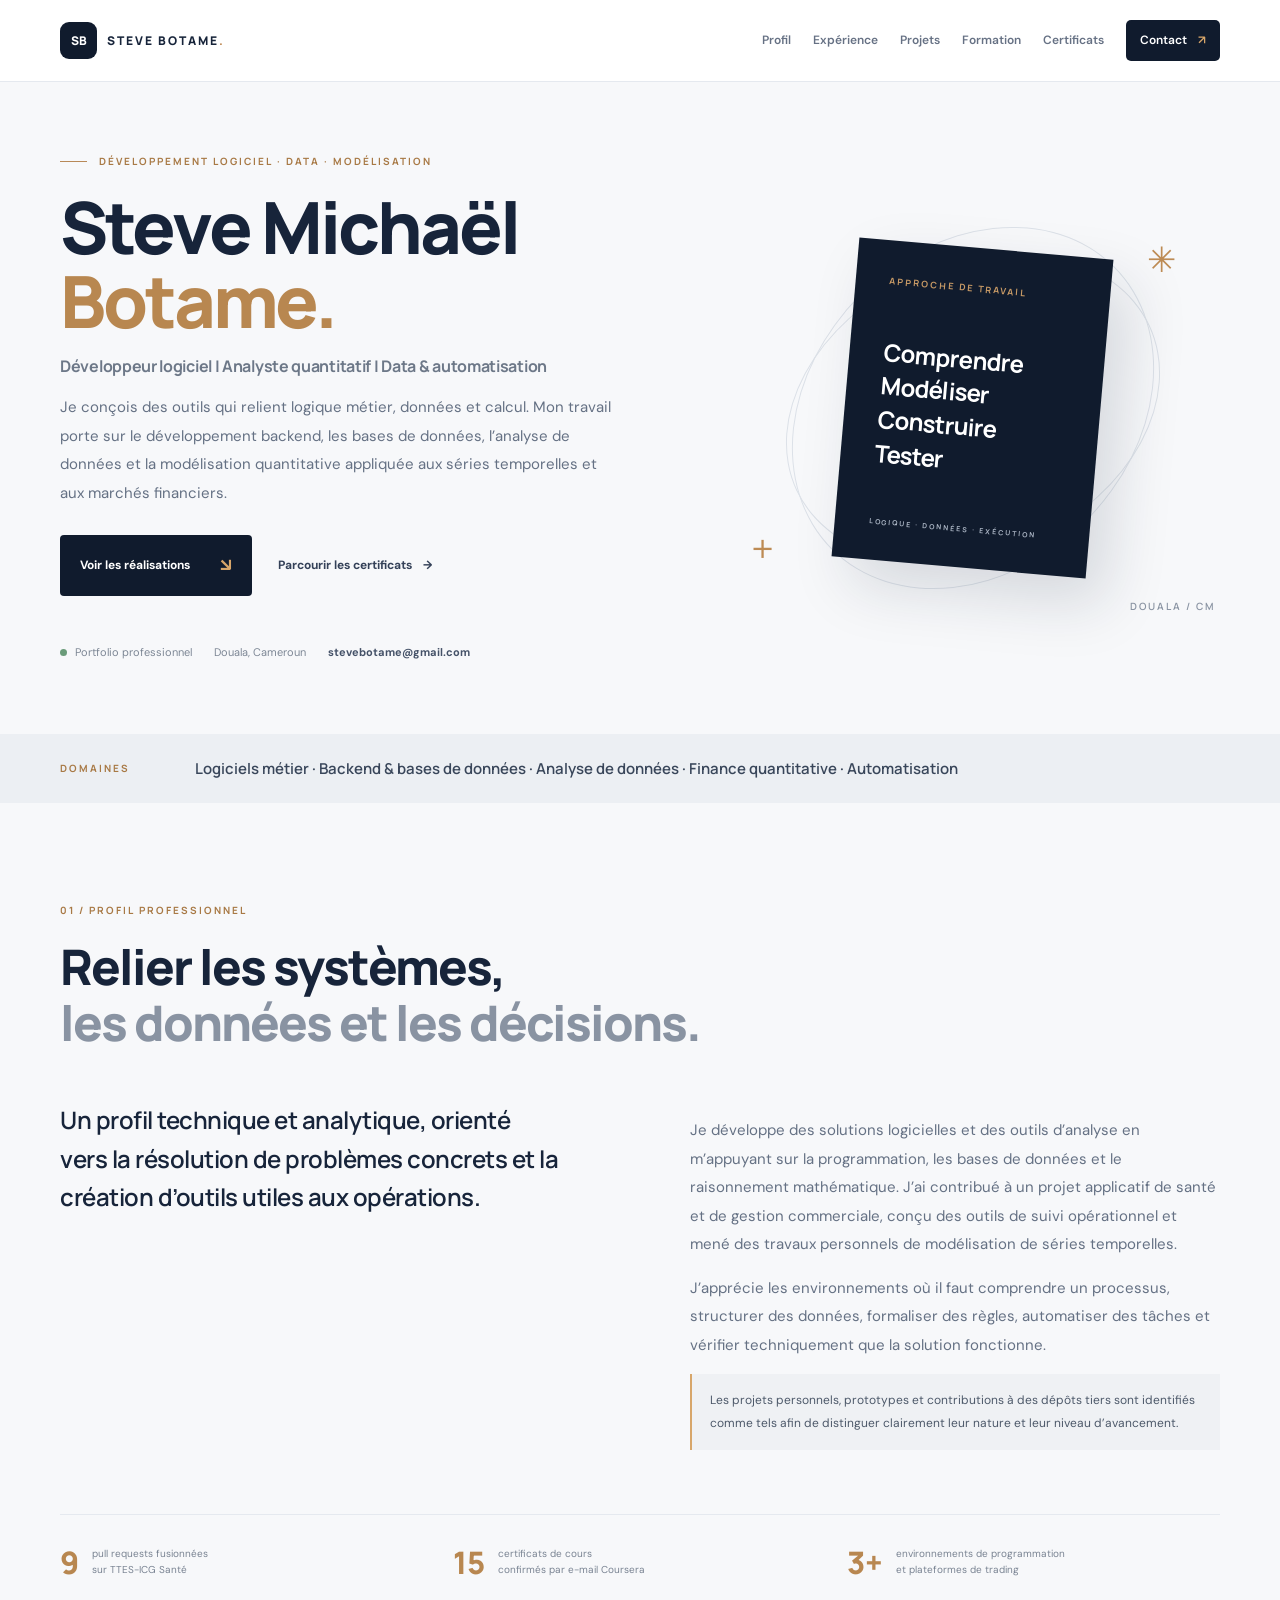
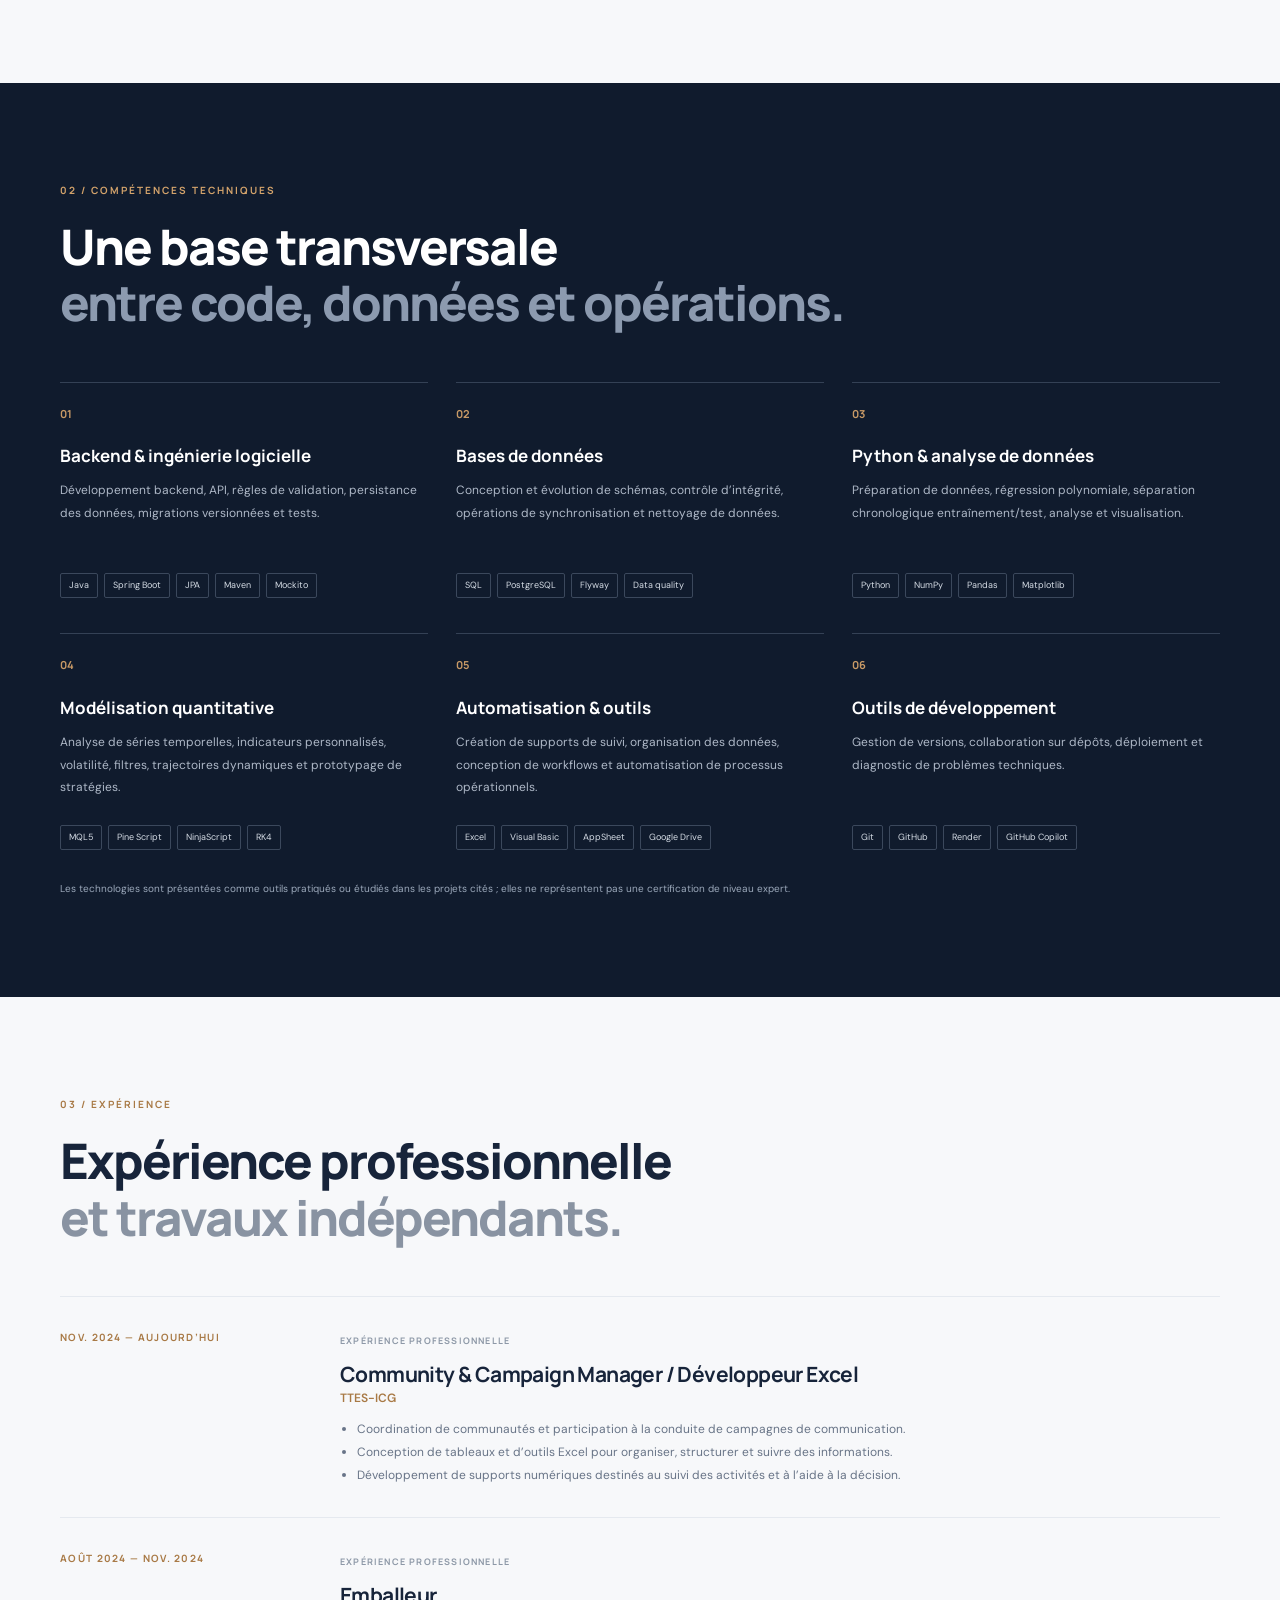
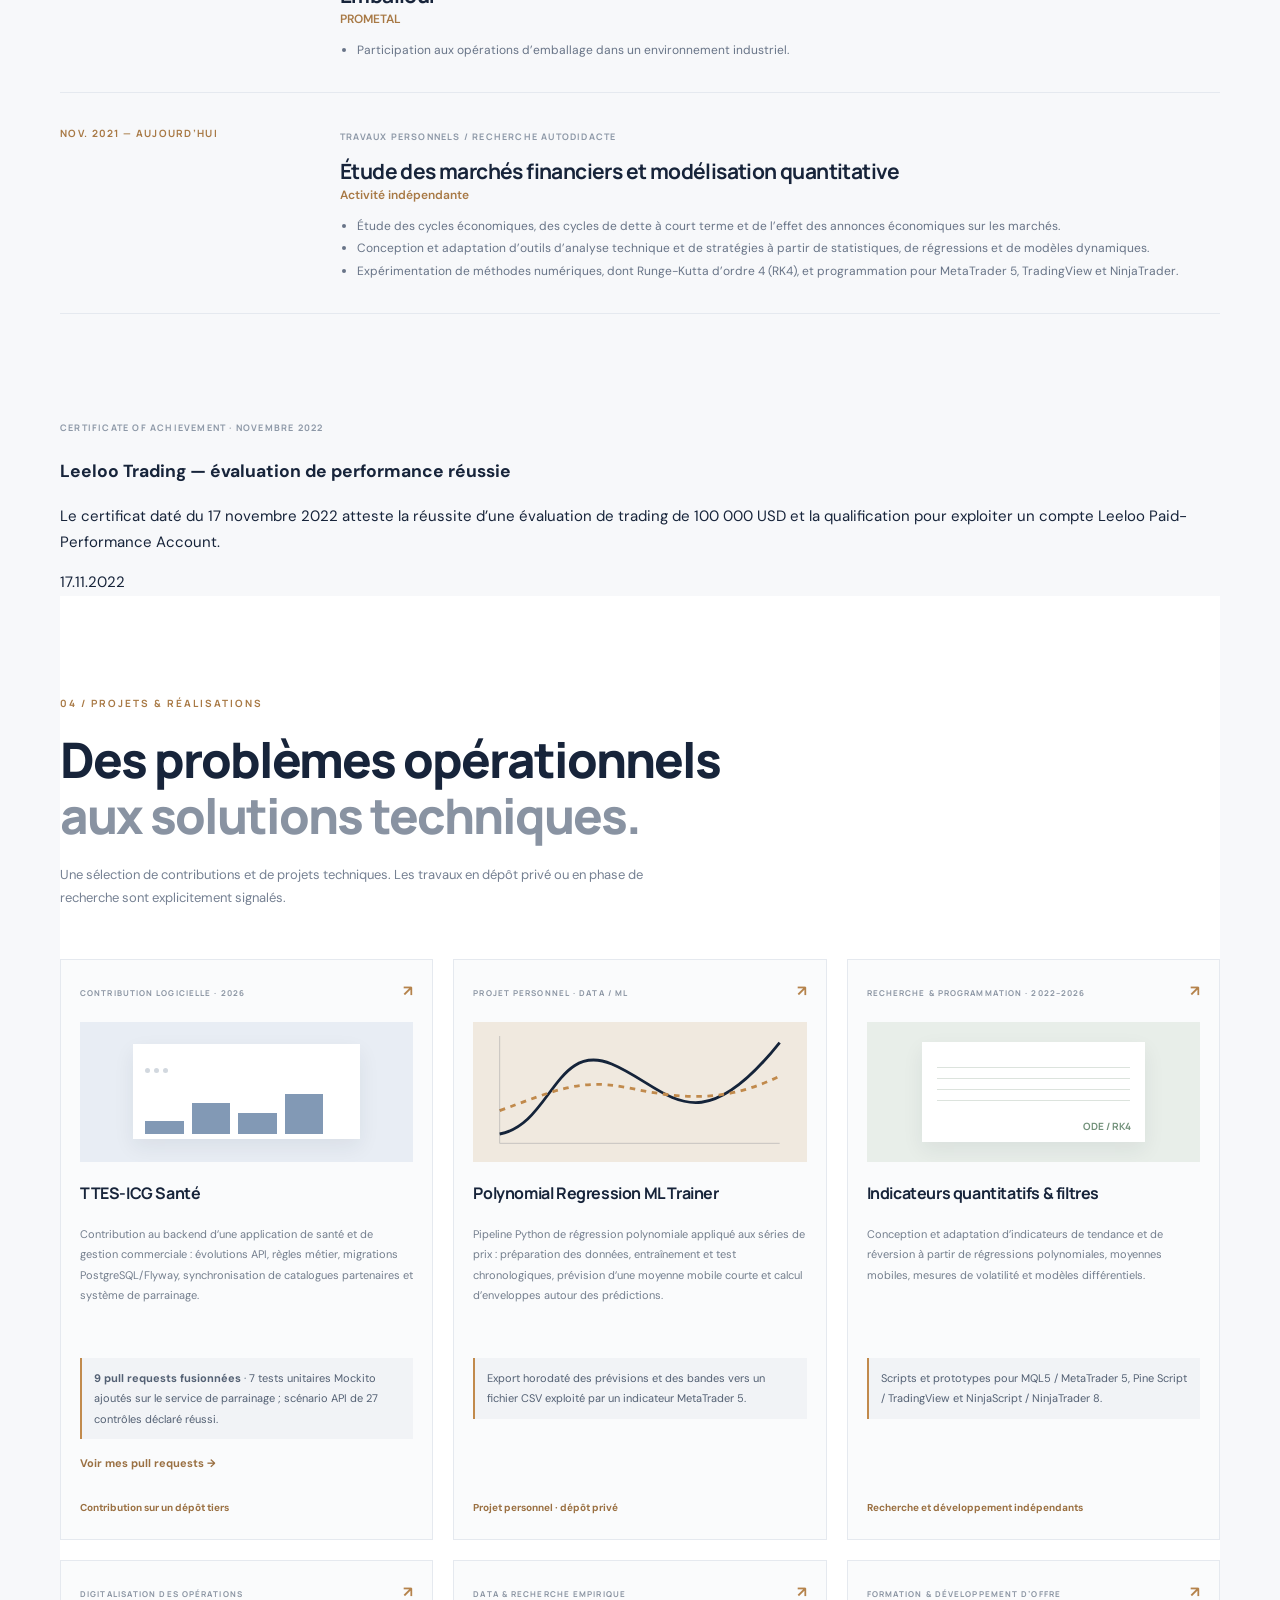
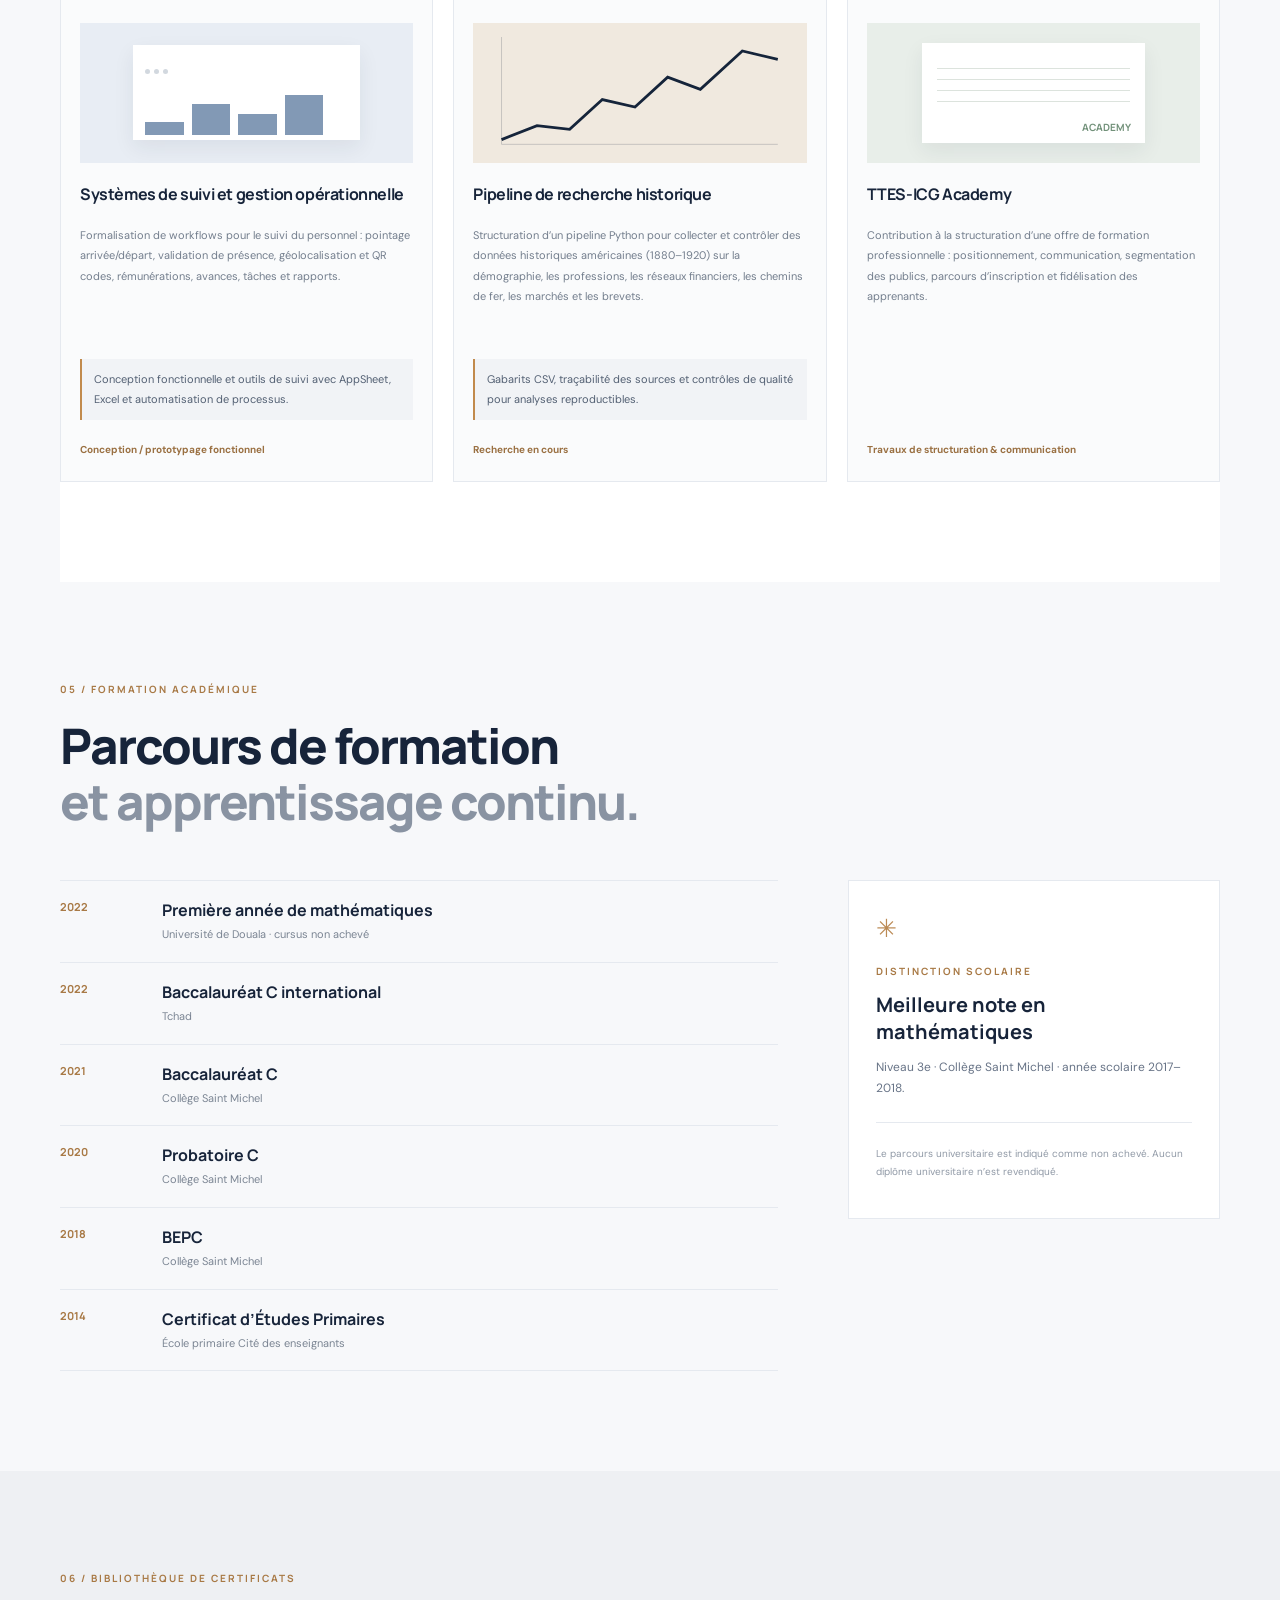
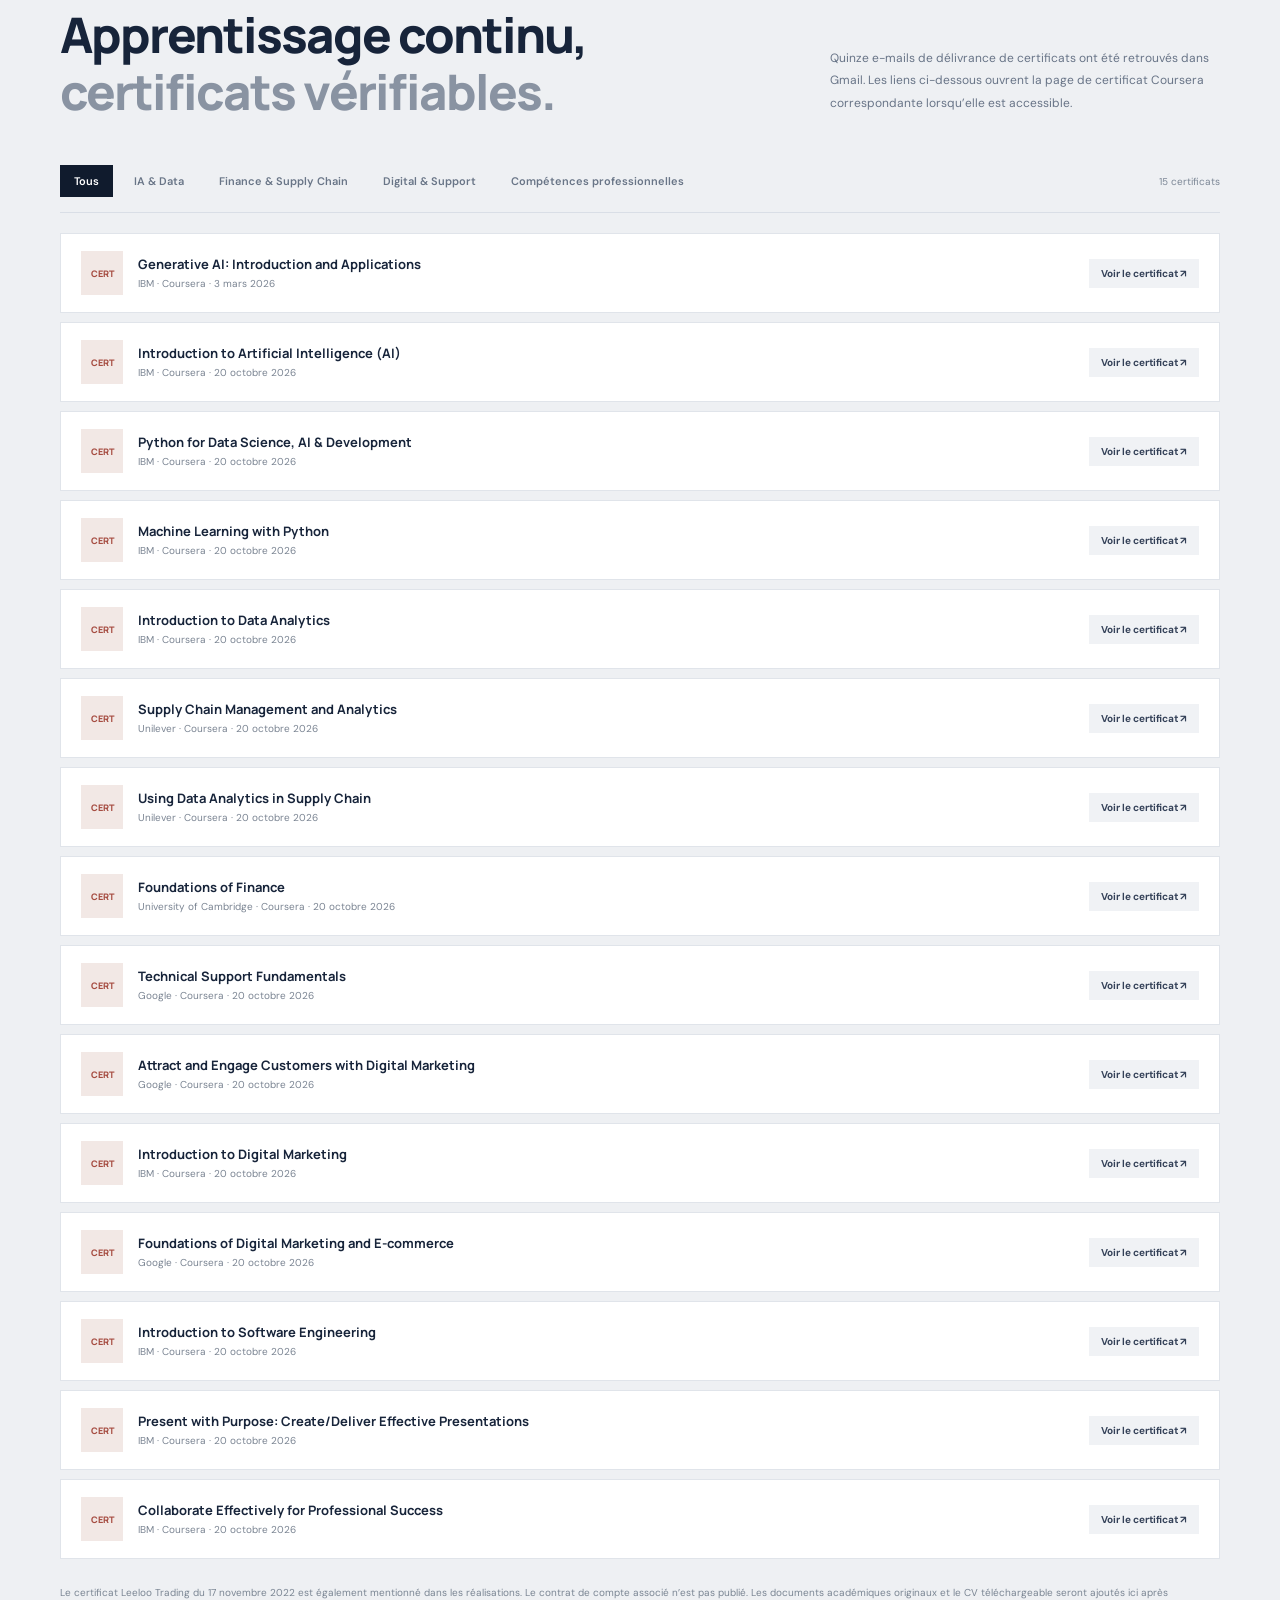
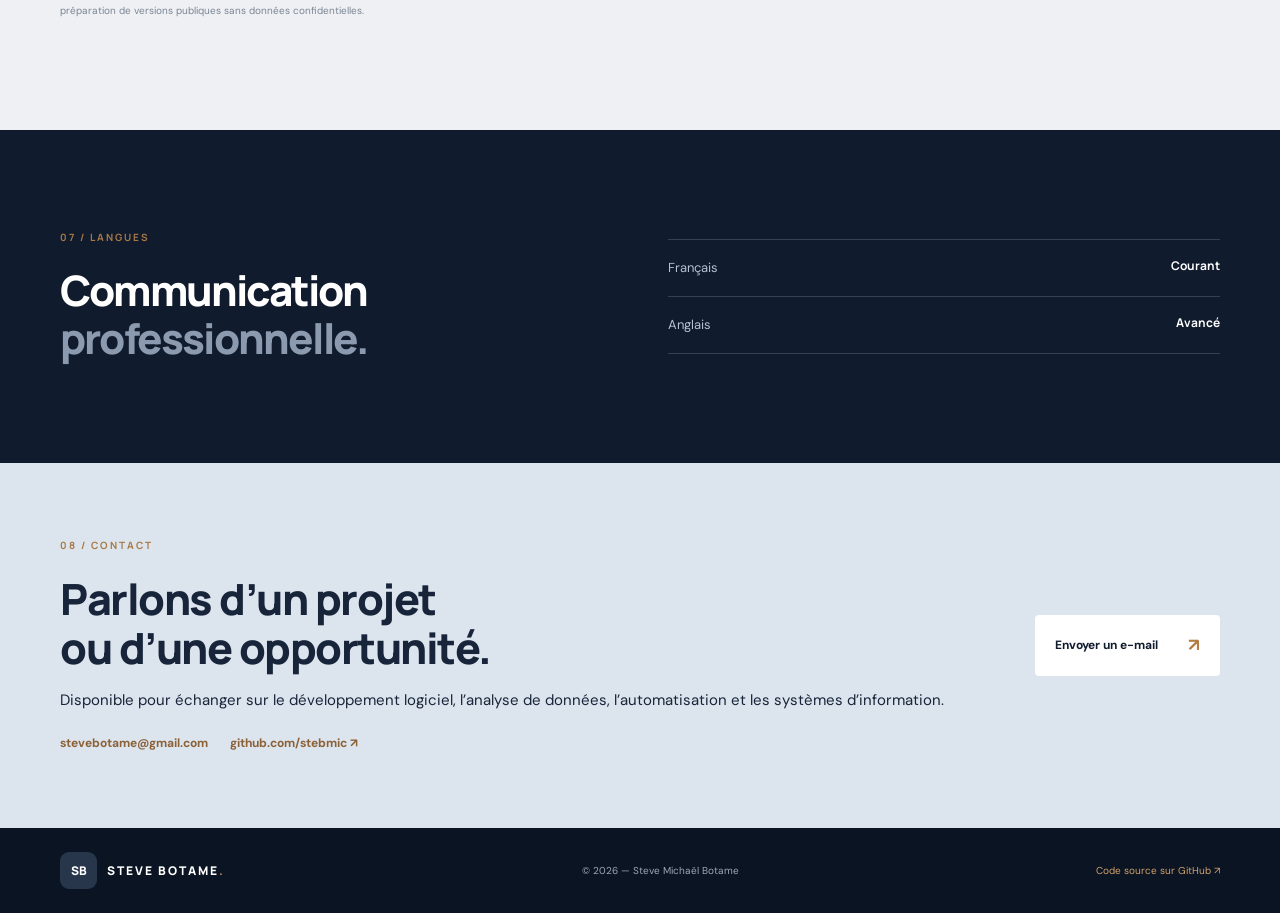
==== commit 84cf2a26: "Add verified Leeloo trading achievement" ====
--- a/index.html
+++ b/index.html
@@ -76,6 +76,8 @@
       </div>
     </section>
 
+    <div class="section-wrap achievement-wrap"><aside class="achievement-banner"><div><span class="timeline-kind">CERTIFICATE OF ACHIEVEMENT · NOVEMBRE 2022</span><h3>Leeloo Trading — évaluation de performance réussie</h3><p>Le certificat daté du 17 novembre 2022 atteste la réussite d’une évaluation de trading de 100 000 USD et la qualification pour exploiter un compte Leeloo Paid-Performance Account.</p></div><span class="achievement-date">17.11.2022</span></aside></div>
+
     <section class="content-section section-wrap projects-section" id="projets">
       <div class="section-heading"><p class="eyebrow">04 / PROJETS & RÉALISATIONS</p><h2>Des problèmes opérationnels<br><span class="muted">aux solutions techniques.</span></h2><p class="section-desc">Une sélection de contributions et de projets techniques. Les travaux en dépôt privé ou en phase de recherche sont explicitement signalés.</p></div>
       <div class="projects-grid">
--- a/assets/css/style.css
+++ b/assets/css/style.css
@@ -10,3 +10,46 @@
 @media(max-width:620px){.timeline-item{grid-template-columns:1fr;gap:7px}.education-grid{grid-template-columns:1fr}.credential-highlight{flex-direction:column;gap:8px}.compact-section{padding-block:45px!important}}
 
 .hero-copy>.eyebrow{white-space:nowrap}
+
+
+/* Professional profile additions */
+.hero-role{font:700 16px/1.5 var(--display);letter-spacing:-.3px;color:#6d7888;margin:16px 0 0}
+.profile-stats{display:grid;grid-template-columns:repeat(3,1fr);gap:20px;margin-top:52px;padding-top:26px;border-top:1px solid var(--line)}
+.profile-stats>div{display:flex;align-items:center;gap:13px}.profile-stats strong{font:800 31px var(--display);color:#b88750}.profile-stats span{font-size:10px;line-height:1.55;color:#798392}
+.skills-footnote{font-size:10px;color:#9ca9bb;margin:30px 0 0}
+.timeline{border-top:1px solid var(--line)}
+.timeline-item{display:grid;grid-template-columns:235px 1fr;gap:45px;padding:30px 0;border-bottom:1px solid var(--line)}
+.timeline-date{font:700 10px var(--display);letter-spacing:1.3px;color:#a87945;padding-top:3px}
+.timeline-kind{font:700 9px var(--display);letter-spacing:1.2px;color:#8d98a7}
+.timeline-content h3{font:700 21px var(--display);letter-spacing:-.6px;margin:8px 0 2px}
+.timeline-content h4{font:600 12px var(--sans);color:#a87945;margin:0 0 12px}
+.timeline-content ul{padding-left:17px;margin:0;color:#687487;font-size:12px;line-height:1.9}
+.project-metric{font-size:11px!important;color:#536073!important;min-height:0!important;padding:10px 12px;background:#f1f3f6;border-left:2px solid #c18a4c}
+.project-links{margin:0 0 14px}.project-links a{font-size:11px;font-weight:700;color:#9a7042}
+.education-grid{display:grid;grid-template-columns:1.45fr .75fr;gap:70px;align-items:start}
+.education-main{border-top:1px solid var(--line)}
+.education-item{display:grid;grid-template-columns:80px 1fr;gap:22px;padding:18px 0;border-bottom:1px solid var(--line)}
+.education-year{font:700 12px var(--display);color:#b17d48}
+.education-item h3{font:700 16px var(--display);margin:0 0 4px}
+.education-item p{font-size:11px;color:#7b8593;margin:0}
+.education-aside{padding:27px;background:#fff;border:1px solid var(--line)}
+.award-icon{font-size:25px;color:#bb8a54}
+.education-aside .eyebrow{margin:13px 0}
+.education-aside h3{font:700 20px/1.35 var(--display);margin:0 0 10px}
+.education-aside>p:not(.eyebrow){font-size:12px;color:#687487;line-height:1.8}
+.aside-line{height:1px;background:var(--line);margin:22px 0}
+.small-muted{font-size:10px!important;color:#9099a6!important}
+.docs-footnote{font-size:10px;color:#7a8593;line-height:1.8;margin-top:25px}
+.document-row{grid-template-columns:minmax(0,1fr) auto}
+.doc-actions .issuer-label{font-size:10px;color:#8a94a2;margin-right:8px}
+.doc-actions .cert-link{display:inline-block;padding:8px 12px;background:#f0f2f5;color:#344158;font-size:10px;font-weight:700}
+.doc-actions .cert-link:hover{background:#e5e9ee;color:#9b6f40}
+.language-section{display:grid;grid-template-columns:1fr 1fr;align-items:center;gap:55px}
+.language-section h2{font:800 42px/1.15 var(--display);letter-spacing:-1.8px;margin:0}
+.language-list{border-top:1px solid #344155}
+.language-list>div{display:flex;justify-content:space-between;gap:20px;padding:17px 0;border-bottom:1px solid #344155;color:#b6c0cf;font-size:13px}
+.language-list strong{color:white;font:700 12px var(--display)}
+.contact-detail{display:flex;gap:22px;flex-wrap:wrap;margin-top:20px}
+.contact-detail a{font-size:12px;font-weight:700;color:#8b6138}
+@media(max-width:850px){.timeline-item{grid-template-columns:175px 1fr;gap:25px}.education-grid{gap:30px}.profile-stats{gap:10px}}
+@media(max-width:620px){.hero-role{font-size:14px}.profile-stats{grid-template-columns:1fr;gap:12px;margin-top:35px}.profile-stats>div{border-bottom:1px solid var(--line);padding-bottom:10px}.timeline-item{grid-template-columns:1fr;gap:8px;padding:23px 0}.timeline-content h3{font-size:18px}.education-grid{grid-template-columns:1fr;gap:25px}.education-item{grid-template-columns:55px 1fr;gap:12px}.language-section{grid-template-columns:1fr;gap:24px}.language-section h2{font-size:36px}.document-row{grid-template-columns:1fr}.doc-actions{justify-content:space-between;flex-wrap:wrap}.docs-footnote{margin-top:18px}}
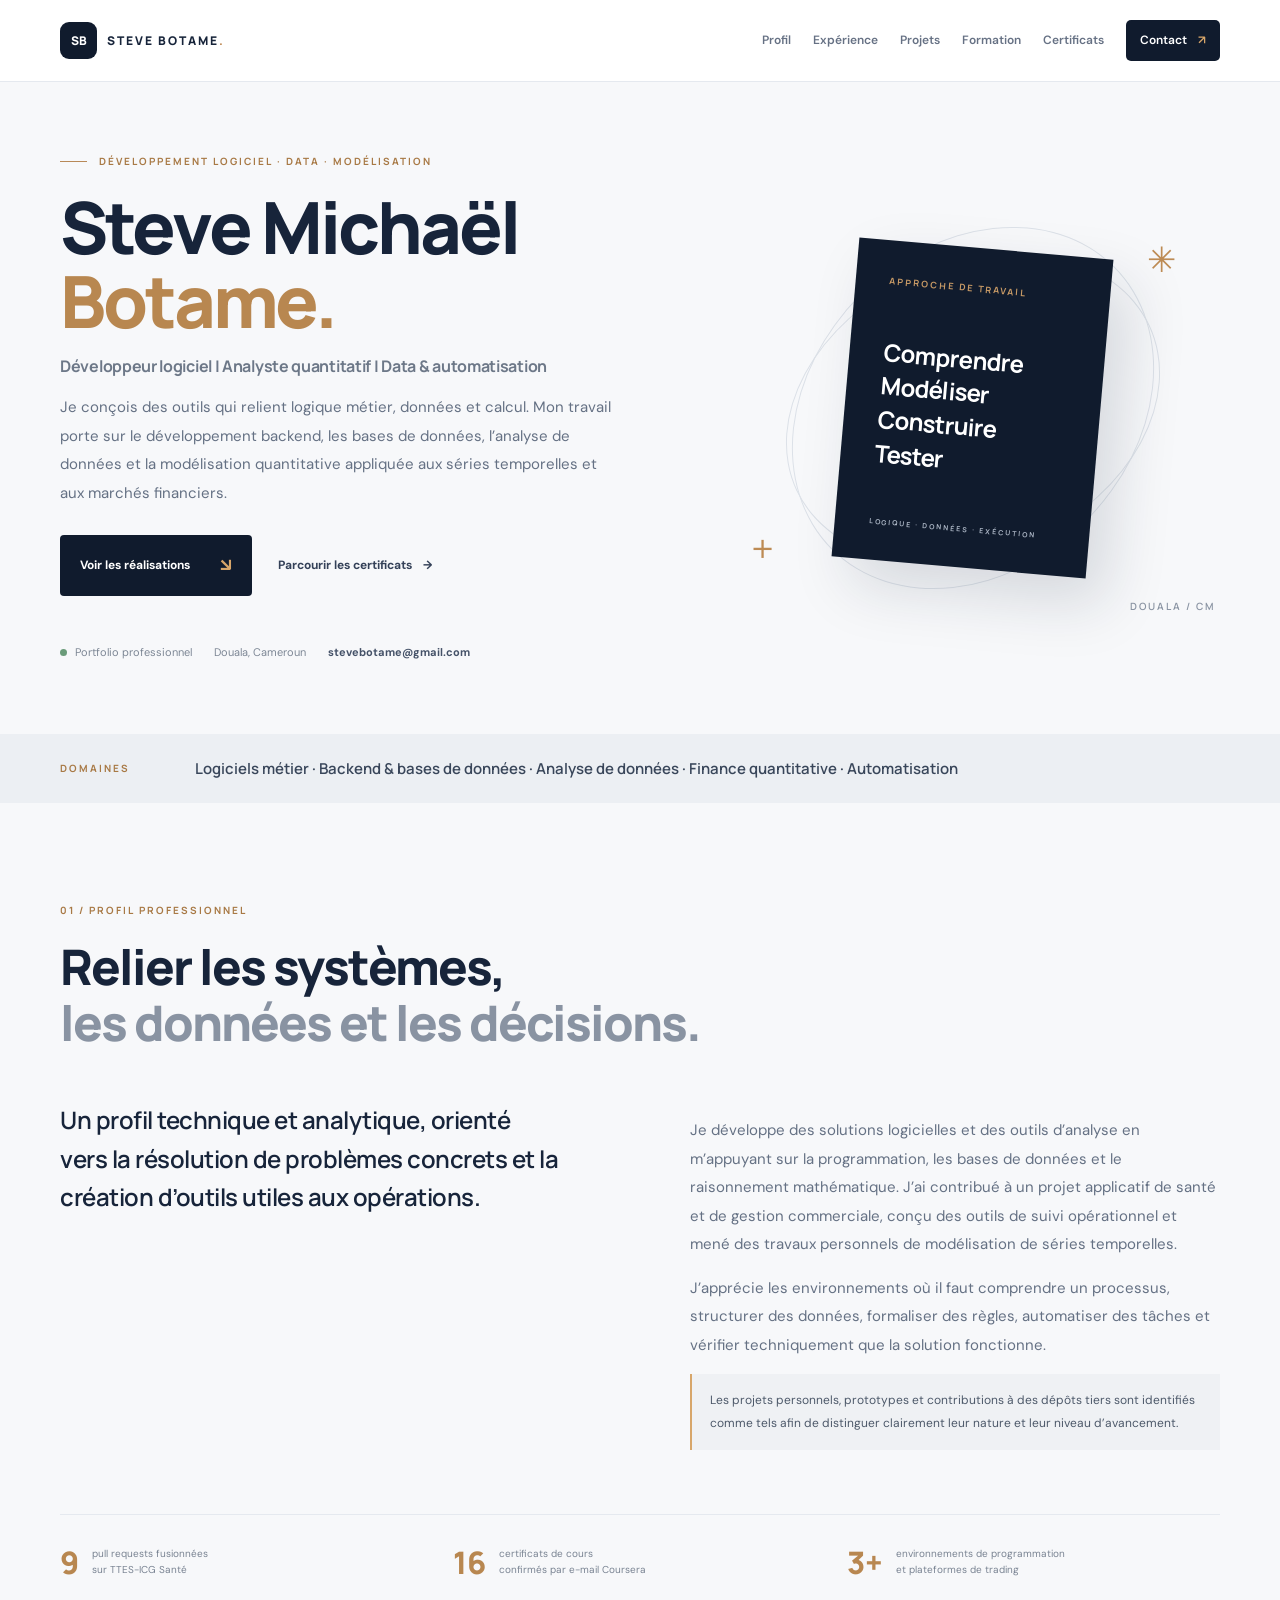
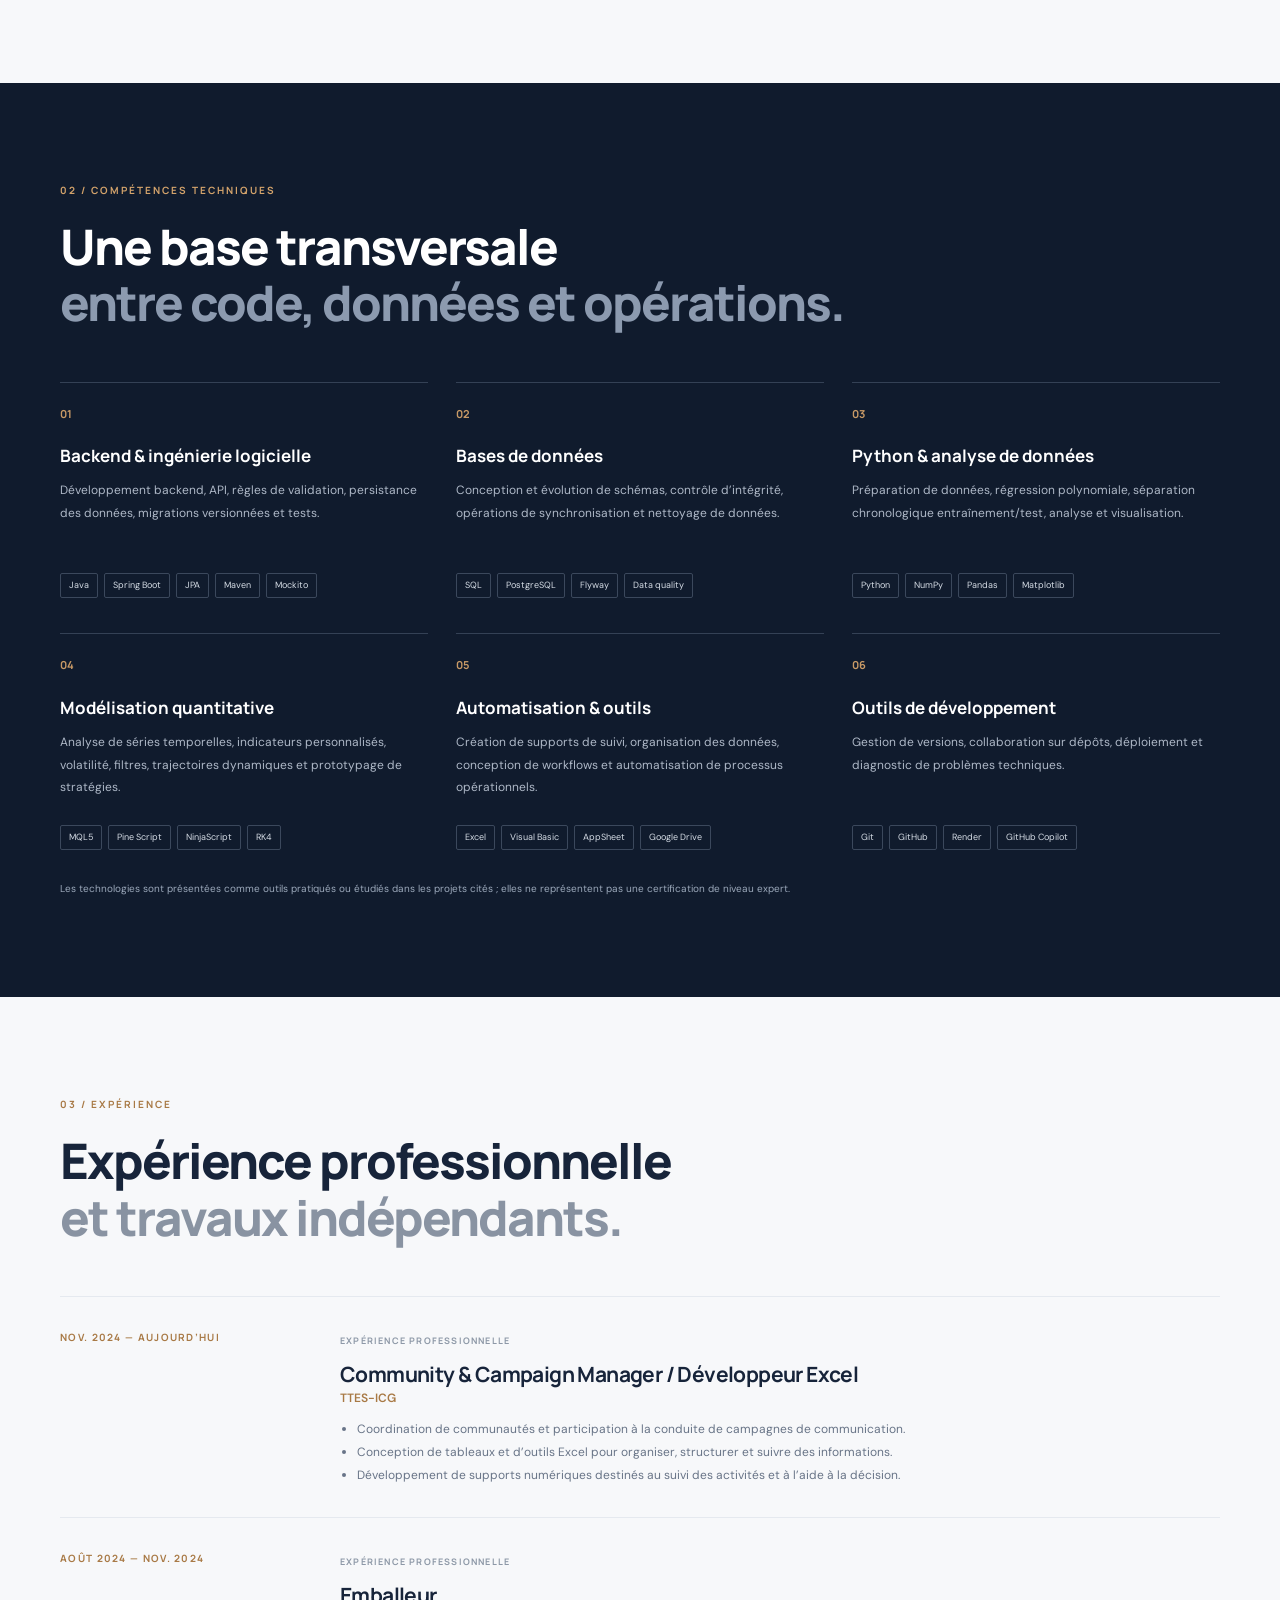
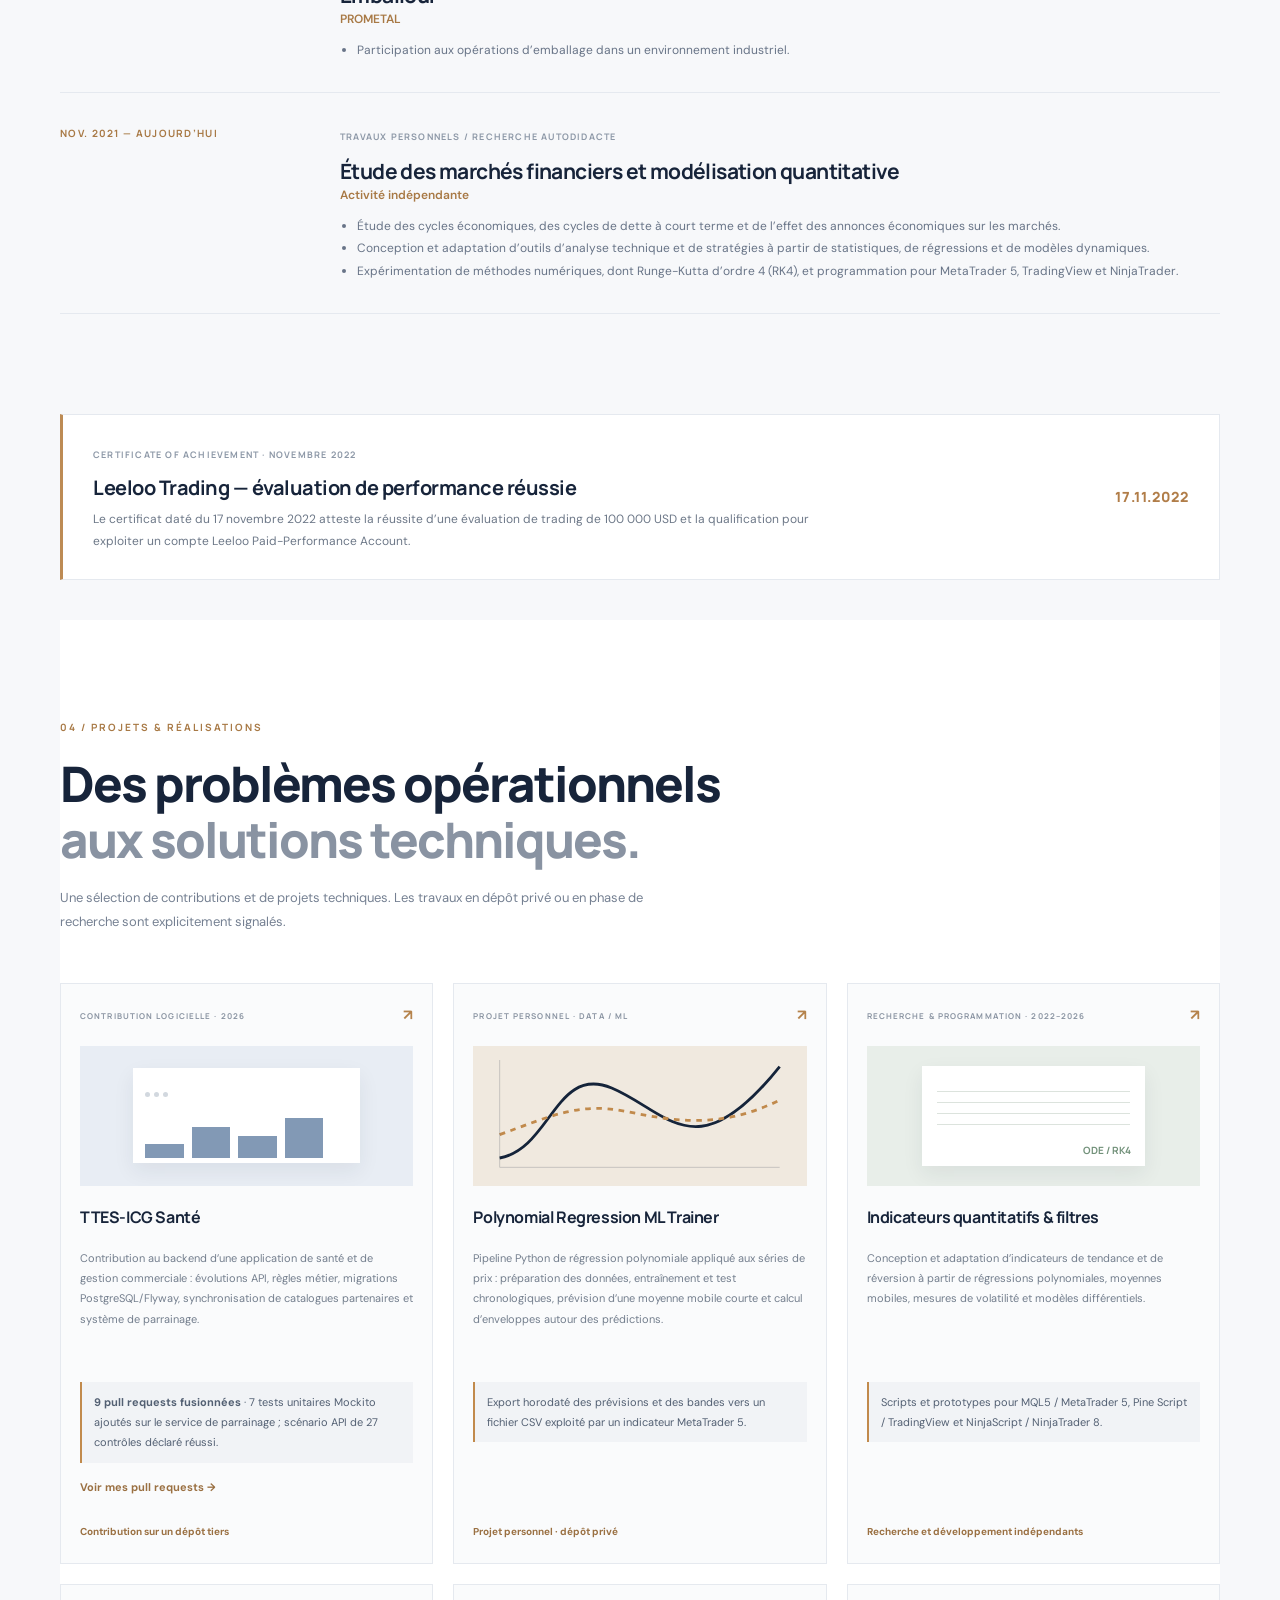
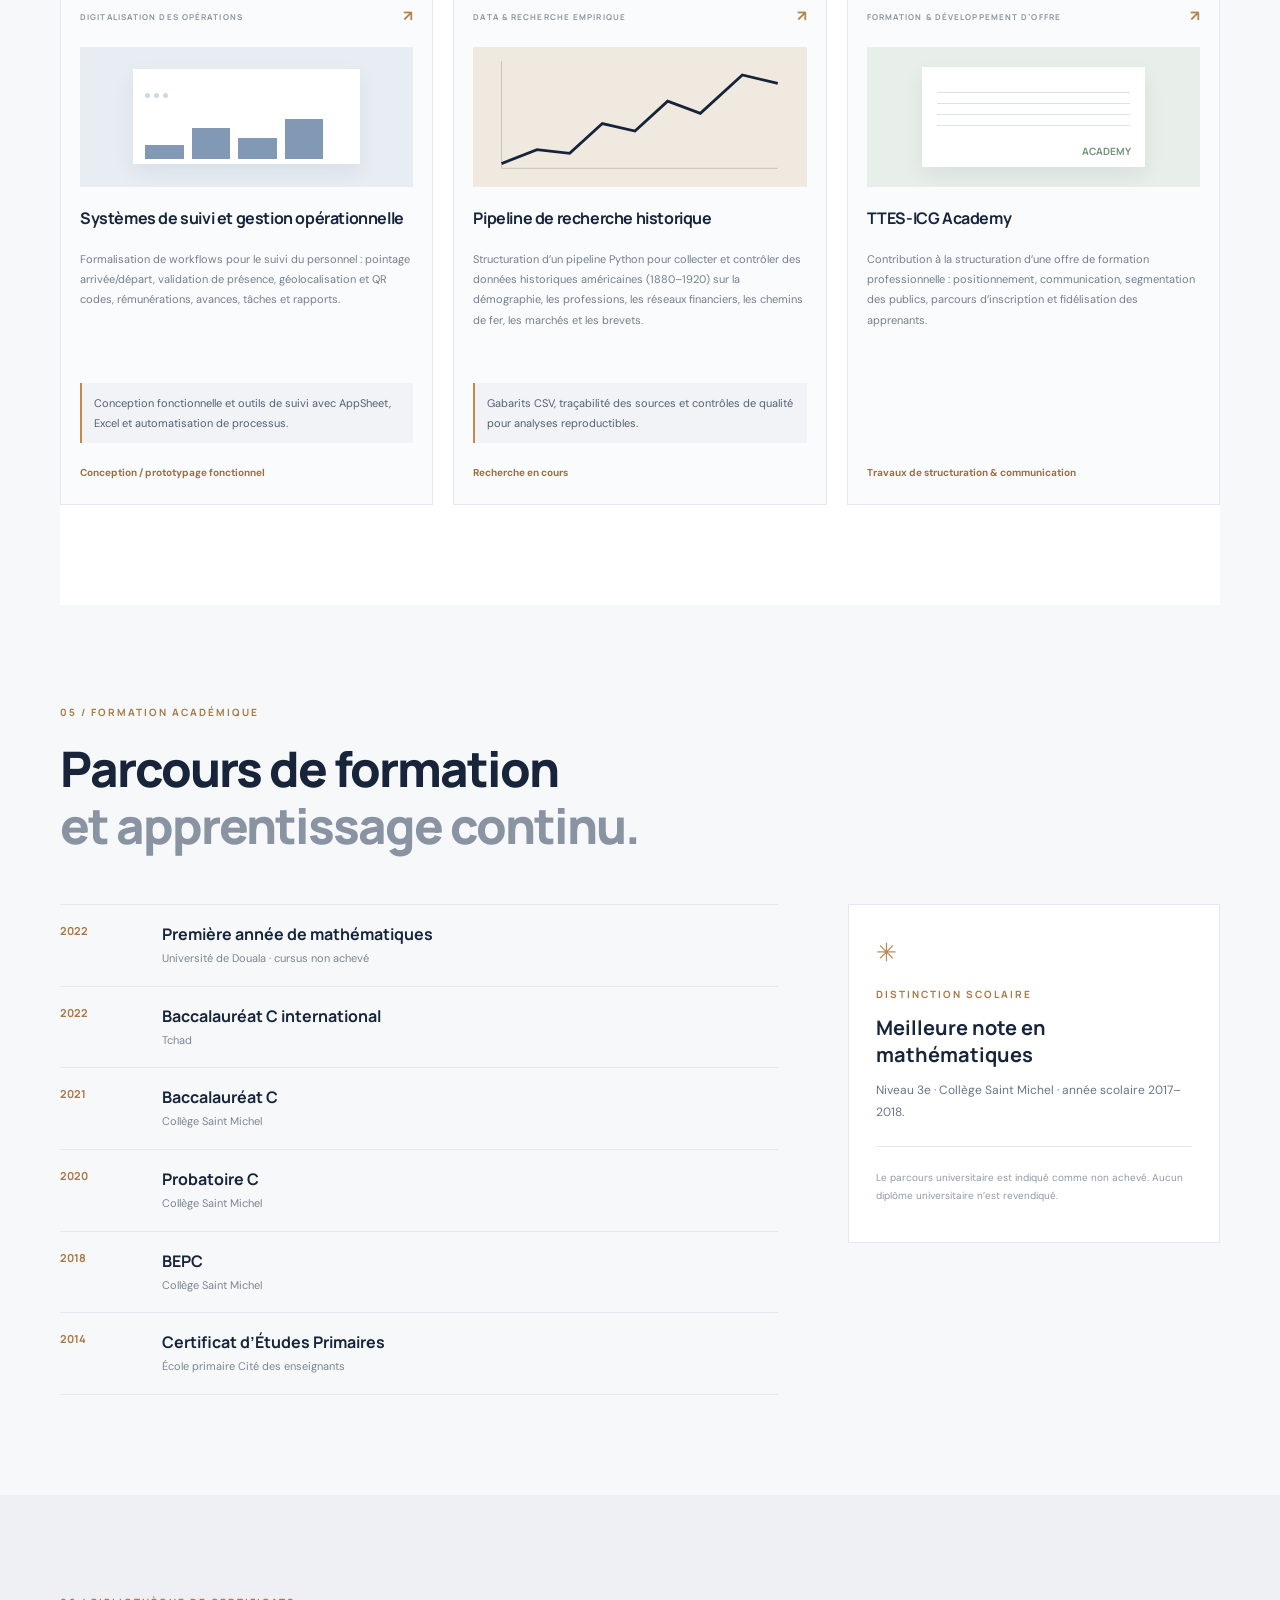
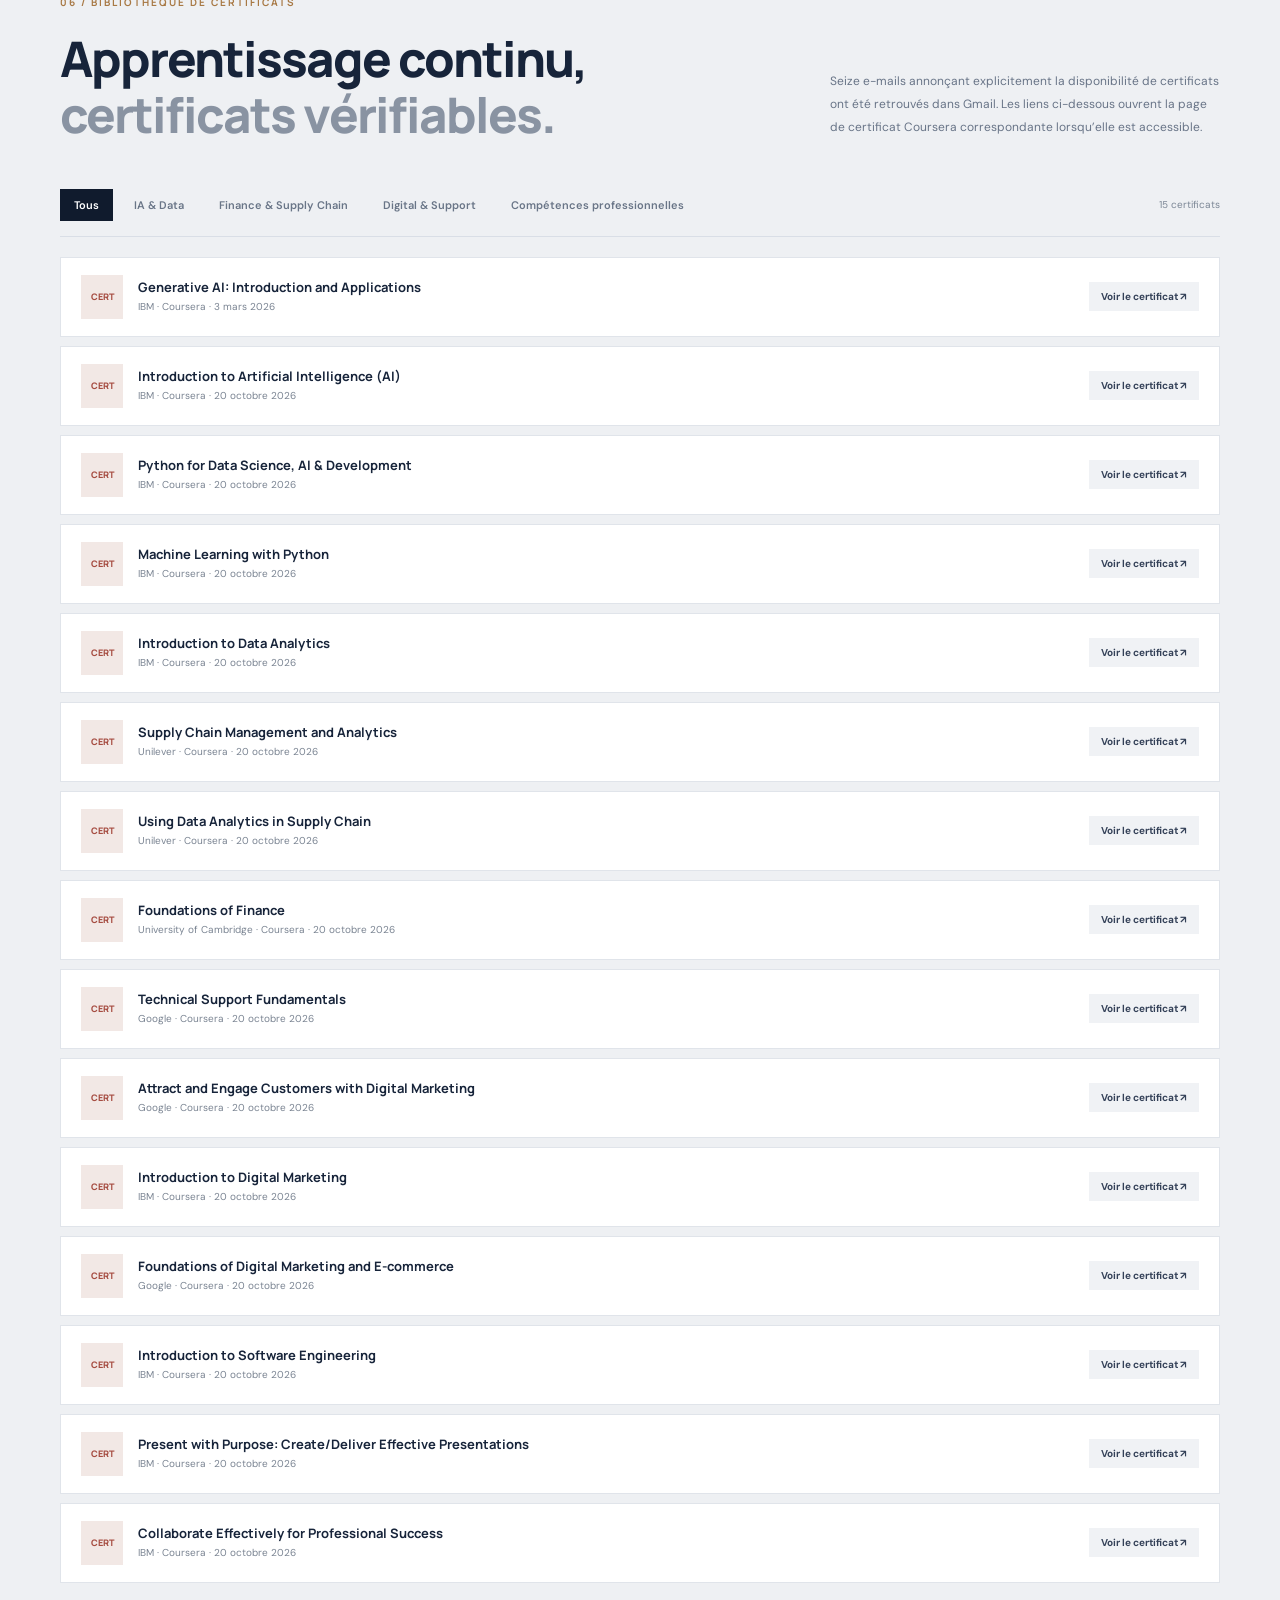
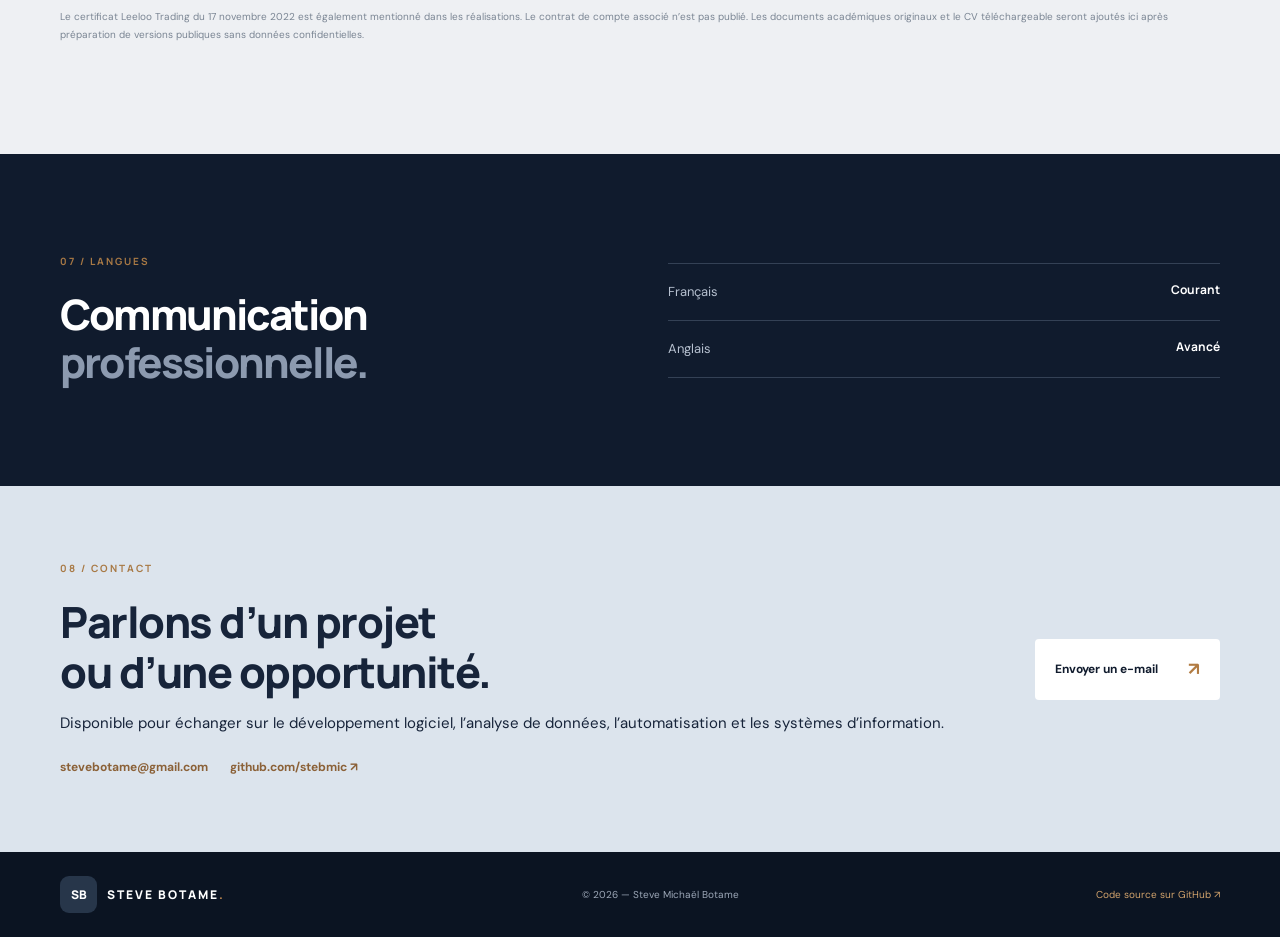
==== commit 612c2662: "Update verified certificate count" ====
--- a/index.html
+++ b/index.html
@@ -49,7 +49,7 @@
       </div></div>
       <div class="profile-stats">
         <div><strong>9</strong><span>pull requests fusionnées<br>sur TTES-ICG Santé</span></div>
-        <div><strong>15</strong><span>certificats de cours<br>confirmés par e-mail Coursera</span></div>
+        <div><strong>16</strong><span>certificats de cours<br>confirmés par e-mail Coursera</span></div>
         <div><strong>3+</strong><span>environnements de programmation<br>et plateformes de trading</span></div>
       </div>
     </section>
@@ -106,8 +106,8 @@
     </section>
 
     <section class="documents-section" id="documents"><div class="section-wrap content-section">
-      <div class="docs-heading"><div><p class="eyebrow">06 / BIBLIOTHÈQUE DE CERTIFICATS</p><h2>Apprentissage continu,<br><span class="muted">certificats vérifiables.</span></h2></div><p>Quinze e-mails de délivrance de certificats ont été retrouvés dans Gmail. Les liens ci-dessous ouvrent la page de certificat Coursera correspondante lorsqu’elle est accessible.</p></div>
-      <div class="doc-toolbar"><div class="filter-tabs" role="group" aria-label="Filtrer les certificats"><button class="filter active" data-filter="all">Tous</button><button class="filter" data-filter="ai-data">IA & Data</button><button class="filter" data-filter="business">Finance & Supply Chain</button><button class="filter" data-filter="digital">Digital & Support</button><button class="filter" data-filter="professional">Compétences professionnelles</button></div><span id="docCount" class="doc-count">15 certificats</span></div>
+      <div class="docs-heading"><div><p class="eyebrow">06 / BIBLIOTHÈQUE DE CERTIFICATS</p><h2>Apprentissage continu,<br><span class="muted">certificats vérifiables.</span></h2></div><p>Seize e-mails annonçant explicitement la disponibilité de certificats ont été retrouvés dans Gmail. Les liens ci-dessous ouvrent la page de certificat Coursera correspondante lorsqu’elle est accessible.</p></div>
+      <div class="doc-toolbar"><div class="filter-tabs" role="group" aria-label="Filtrer les certificats"><button class="filter active" data-filter="all">Tous</button><button class="filter" data-filter="ai-data">IA & Data</button><button class="filter" data-filter="business">Finance & Supply Chain</button><button class="filter" data-filter="digital">Digital & Support</button><button class="filter" data-filter="professional">Compétences professionnelles</button></div><span id="docCount" class="doc-count">16 certificats</span></div>
       <div id="documentList" class="document-list"></div>
       <div class="viewer" id="documentViewer" hidden><div class="viewer-head"><div><span class="viewer-label">APERÇU DU DOCUMENT</span><h3 id="viewerTitle">Document</h3></div><div class="viewer-actions"><a id="openDocument" class="text-link" href="#" target="_blank" rel="noopener">Ouvrir dans un nouvel onglet ↗</a><button id="closeViewer" class="close-viewer" aria-label="Fermer l'aperçu">✕</button></div></div><iframe id="pdfFrame" title="Aperçu du document PDF" loading="lazy"></iframe></div>
       <p class="docs-footnote">Le certificat Leeloo Trading du 17 novembre 2022 est également mentionné dans les réalisations. Le contrat de compte associé n’est pas publié. Les documents académiques originaux et le CV téléchargeable seront ajoutés ici après préparation de versions publiques sans données confidentielles.</p>
--- a/assets/css/style.css
+++ b/assets/css/style.css
@@ -53,3 +53,13 @@
 .contact-detail a{font-size:12px;font-weight:700;color:#8b6138}
 @media(max-width:850px){.timeline-item{grid-template-columns:175px 1fr;gap:25px}.education-grid{gap:30px}.profile-stats{gap:10px}}
 @media(max-width:620px){.hero-role{font-size:14px}.profile-stats{grid-template-columns:1fr;gap:12px;margin-top:35px}.profile-stats>div{border-bottom:1px solid var(--line);padding-bottom:10px}.timeline-item{grid-template-columns:1fr;gap:8px;padding:23px 0}.timeline-content h3{font-size:18px}.education-grid{grid-template-columns:1fr;gap:25px}.education-item{grid-template-columns:55px 1fr;gap:12px}.language-section{grid-template-columns:1fr;gap:24px}.language-section h2{font-size:36px}.document-row{grid-template-columns:1fr}.doc-actions{justify-content:space-between;flex-wrap:wrap}.docs-footnote{margin-top:18px}}
+
+
+.achievement-wrap{padding-bottom:40px}
+.achievement-banner{display:flex;align-items:center;justify-content:space-between;gap:35px;padding:26px 30px;background:#fff;border:1px solid var(--line);border-left:3px solid #bd8b54}
+.achievement-banner h3{font:700 20px var(--display);letter-spacing:-.5px;margin:8px 0}
+.achievement-banner p{font-size:12px;line-height:1.8;color:#6d7888;margin:0;max-width:760px}
+.achievement-date{font:800 14px var(--display);letter-spacing:1px;color:#b17d48;white-space:nowrap}
+.doc-actions button[data-preview]{display:inline-block;padding:8px 12px;border:0;background:#f0f2f5;color:#344158;font:700 10px var(--sans);cursor:pointer}
+.doc-actions button[data-preview]:hover{background:#e5e9ee;color:#9b6f40}
+@media(max-width:620px){.achievement-banner{align-items:start;flex-direction:column;gap:12px;padding:22px}.achievement-banner h3{font-size:17px}}
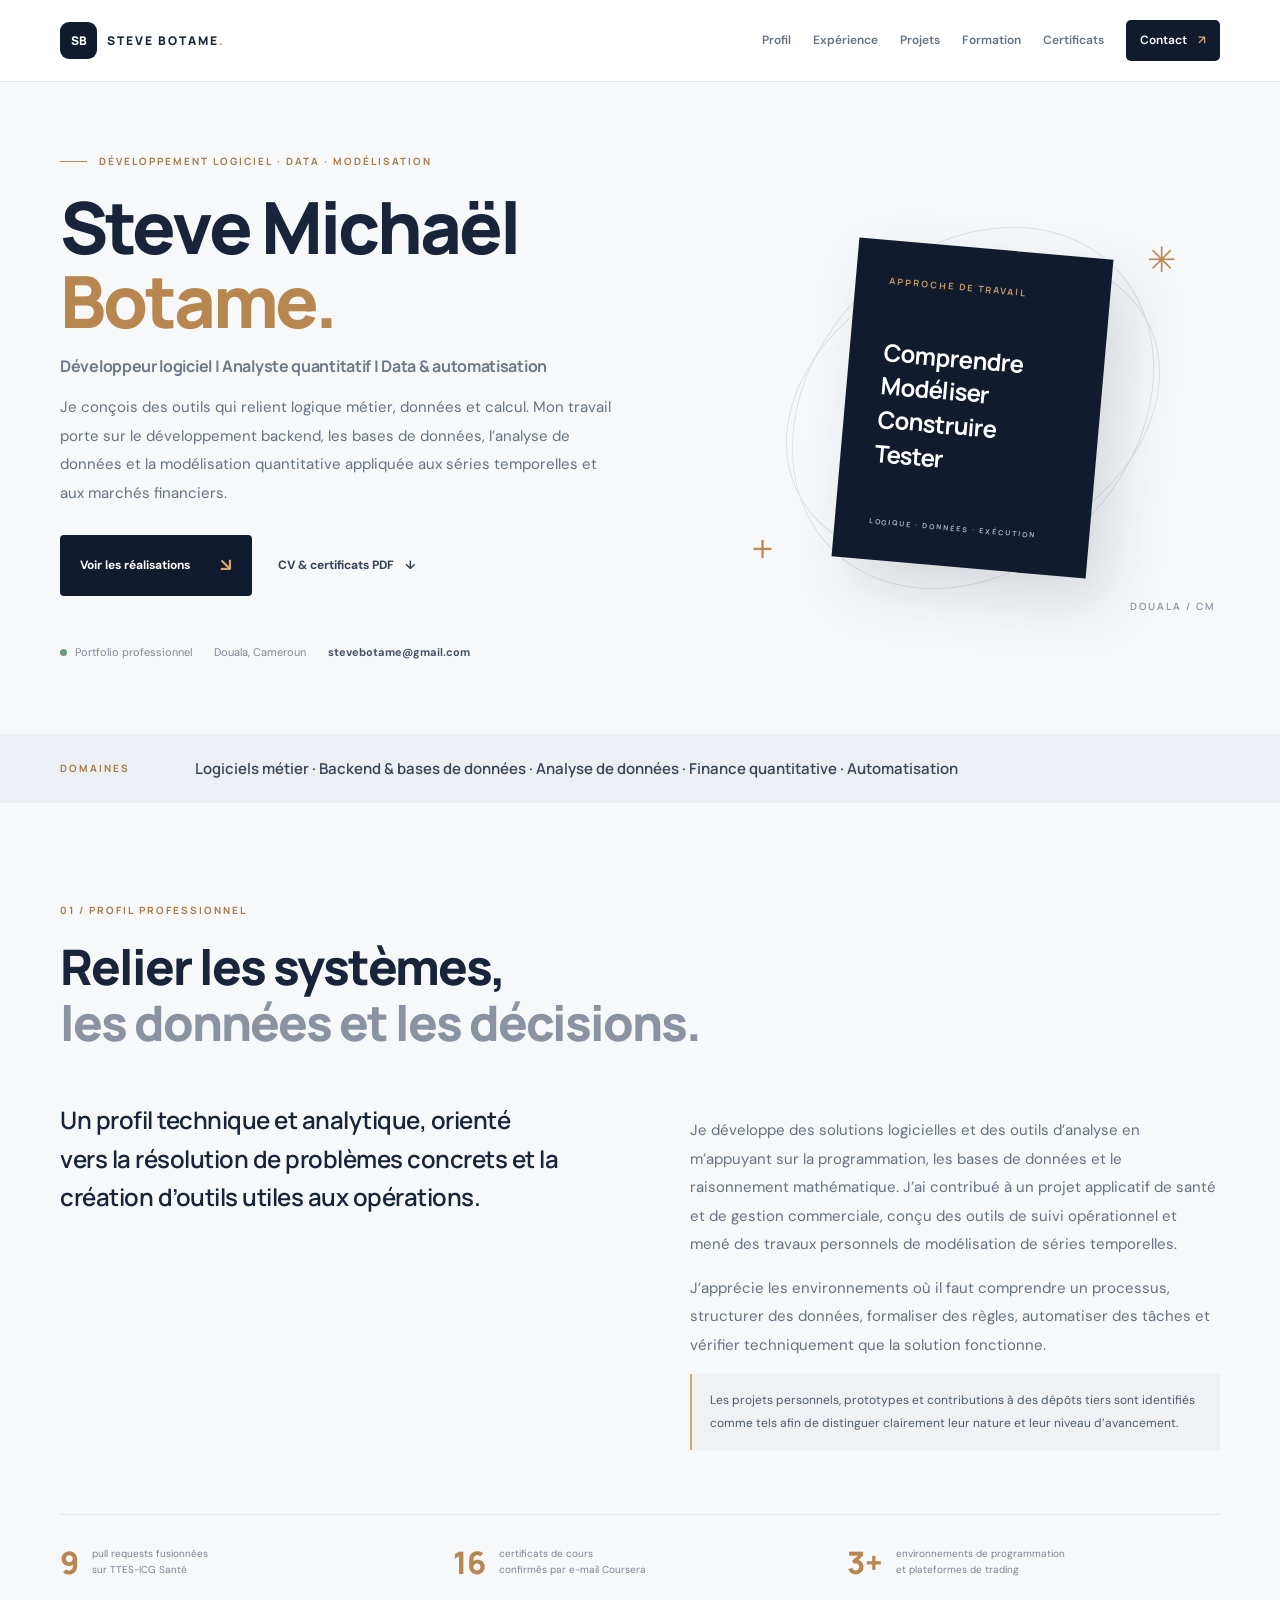
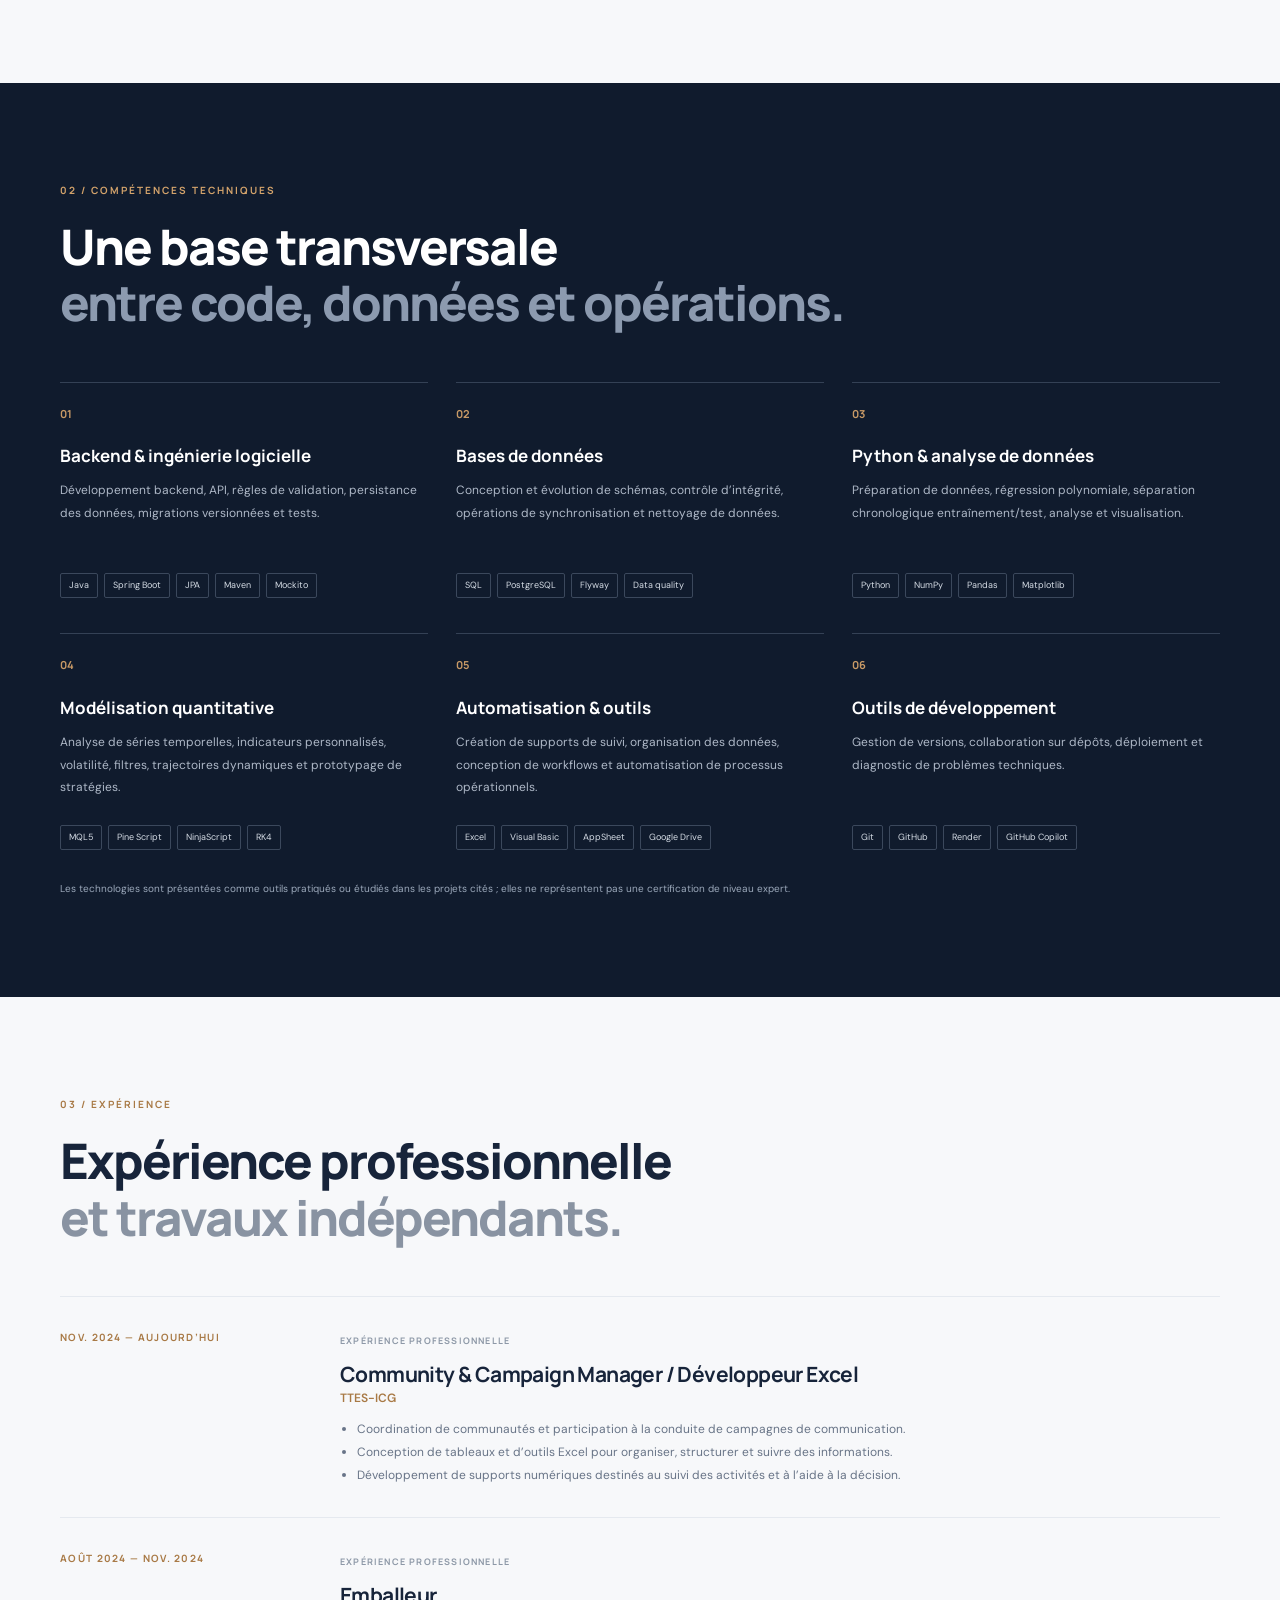
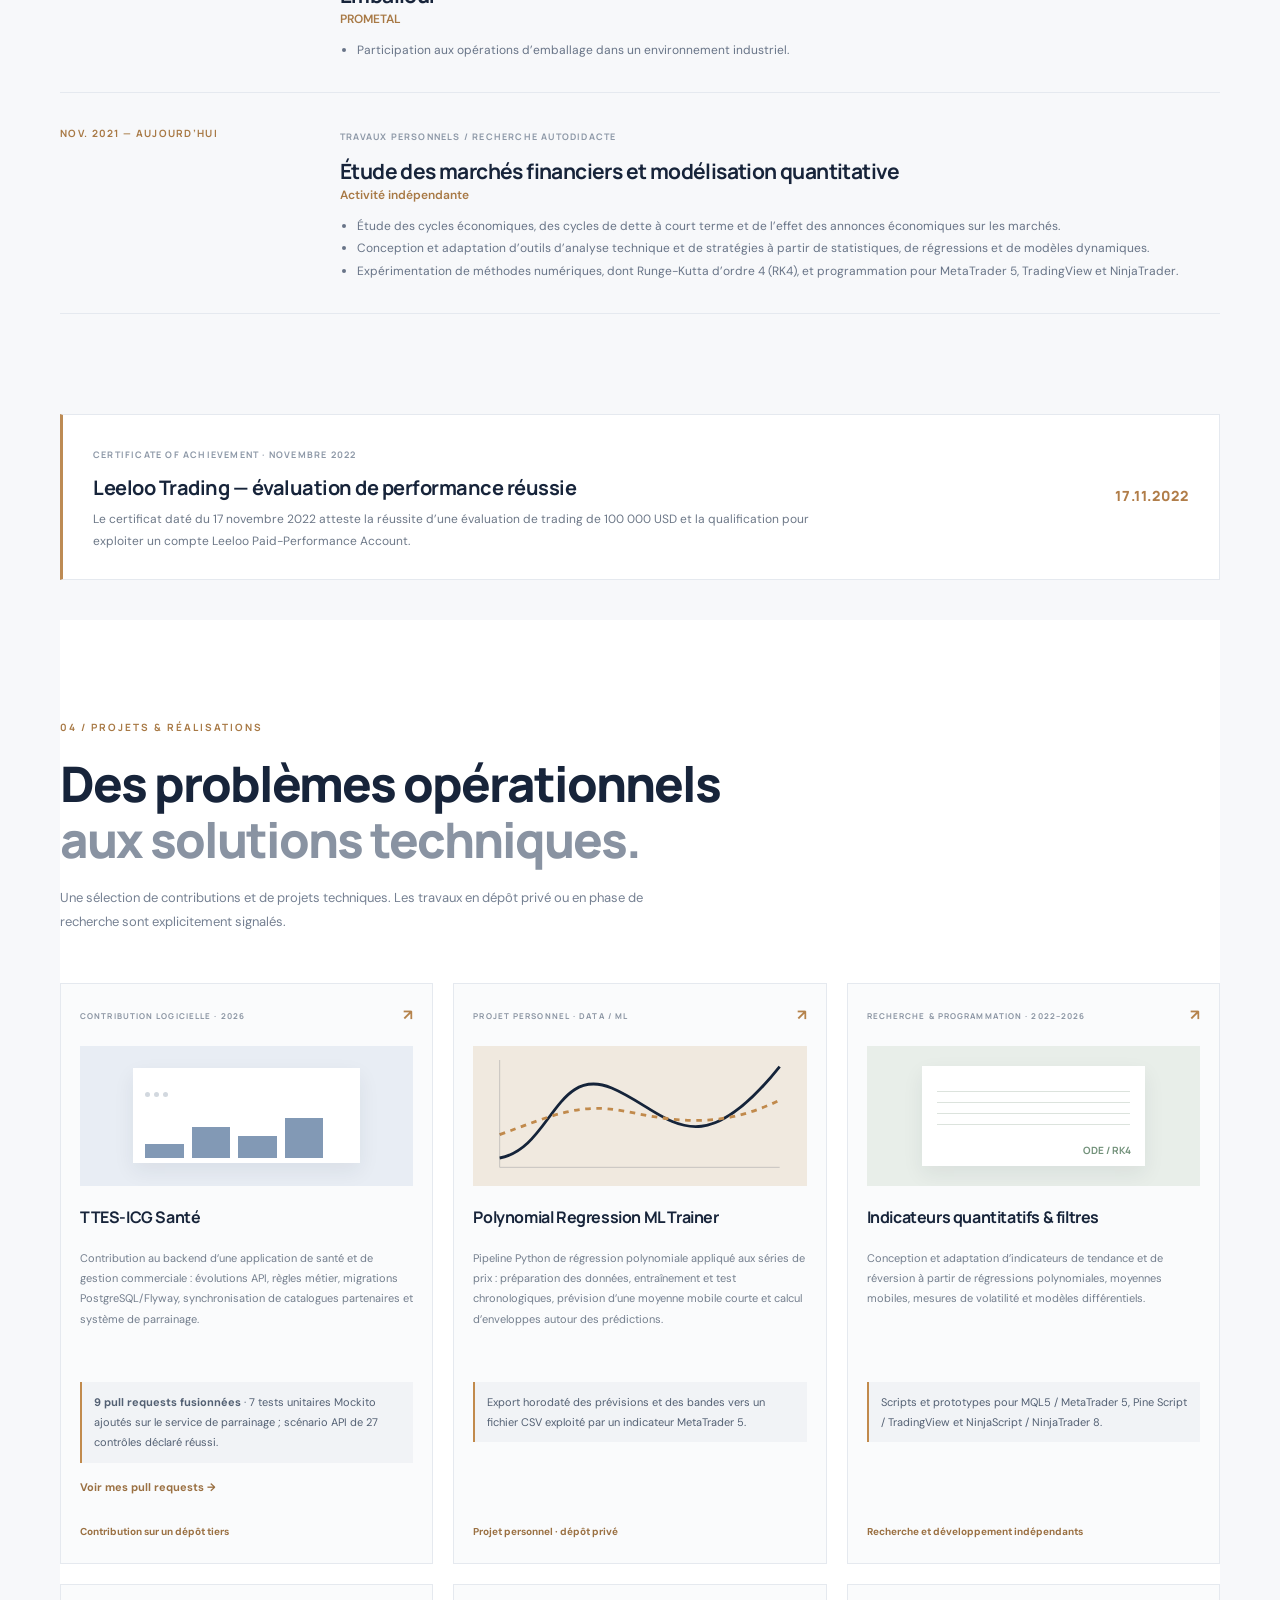
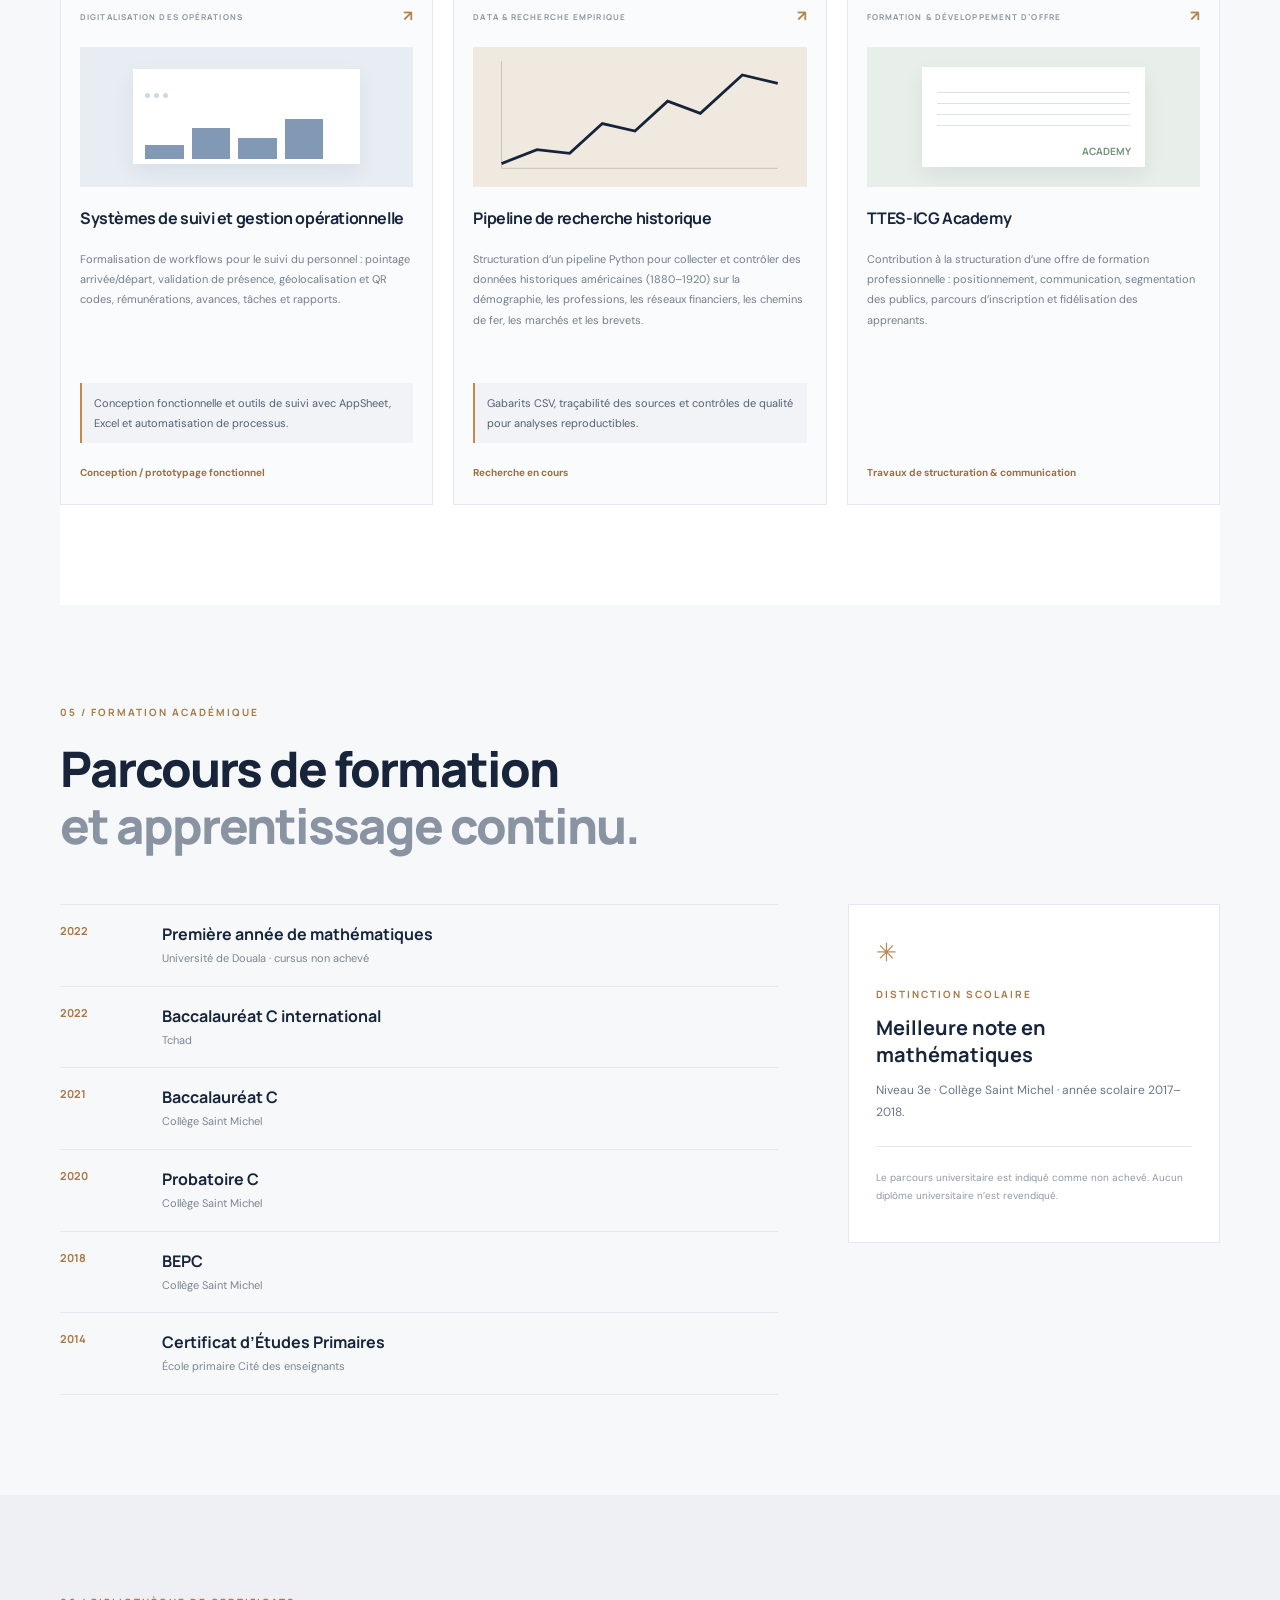
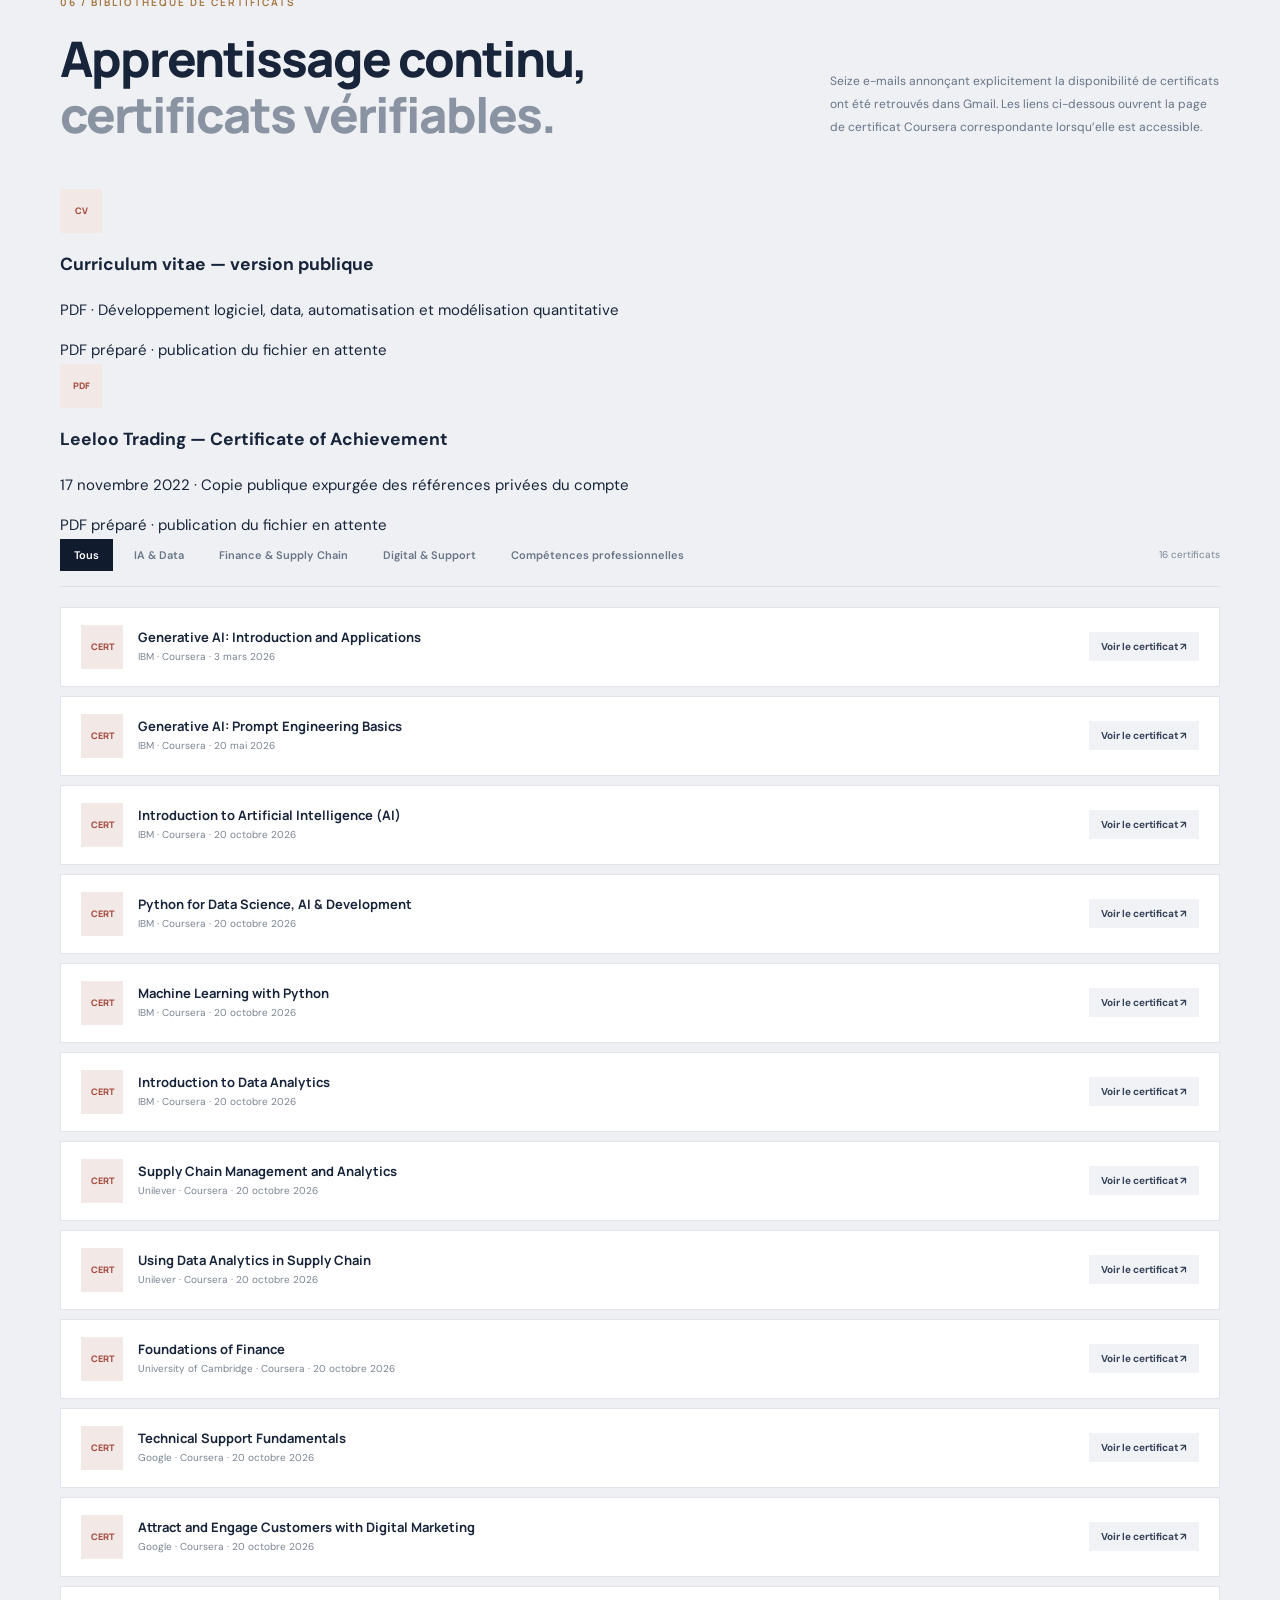
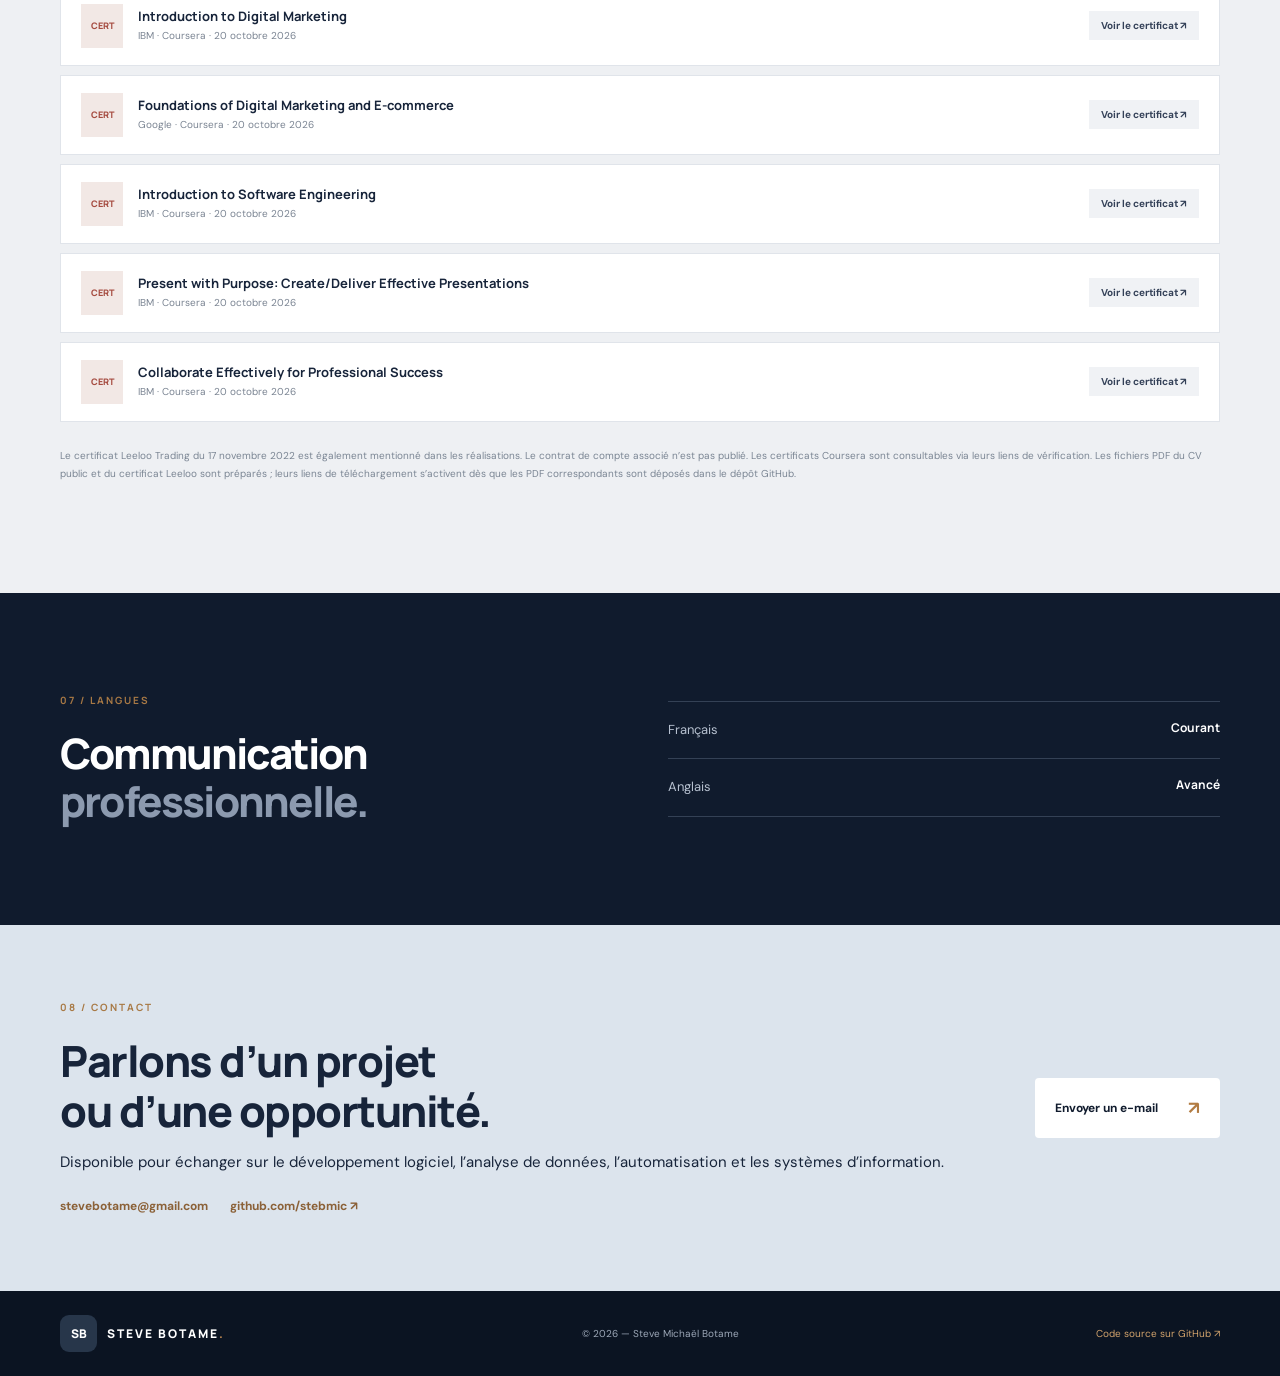
==== commit eaff0924: "Add public CV and certificate download slots" ====
--- a/index.html
+++ b/index.html
@@ -28,7 +28,7 @@
         <h1>Steve Michaël<br><span class="accent">Botame.</span></h1>
         <h2 class="hero-role">Développeur logiciel | Analyste quantitatif | Data & automatisation</h2>
         <p class="hero-intro">Je conçois des outils qui relient logique métier, données et calcul. Mon travail porte sur le développement backend, les bases de données, l’analyse de données et la modélisation quantitative appliquée aux séries temporelles et aux marchés financiers.</p>
-        <div class="hero-actions"><a class="button button-primary" href="#projets">Voir les réalisations <span>↘</span></a><a class="text-link" href="#documents">Parcourir les certificats <span>→</span></a></div>
+        <div class="hero-actions"><a class="button button-primary" href="#projets">Voir les réalisations <span>↘</span></a><a class="text-link" href="#public-downloads">CV & certificats PDF <span>↓</span></a></div>
         <div class="hero-meta"><span><i class="status-dot"></i> Portfolio professionnel</span><span>Douala, Cameroun</span><span><a href="mailto:stevebotame@gmail.com">stevebotame@gmail.com</a></span></div>
       </div>
       <div class="hero-art" aria-label="Illustration abstraite des domaines de travail">
@@ -76,7 +76,7 @@
       </div>
     </section>
 
-    <div class="section-wrap achievement-wrap"><aside class="achievement-banner"><div><span class="timeline-kind">CERTIFICATE OF ACHIEVEMENT · NOVEMBRE 2022</span><h3>Leeloo Trading — évaluation de performance réussie</h3><p>Le certificat daté du 17 novembre 2022 atteste la réussite d’une évaluation de trading de 100 000 USD et la qualification pour exploiter un compte Leeloo Paid-Performance Account.</p></div><span class="achievement-date">17.11.2022</span></aside></div>
+    <div class="section-wrap achievement-wrap"><aside class="achievement-banner"><div><span class="timeline-kind">CERTIFICATE OF ACHIEVEMENT · NOVEMBRE 2022</span><h3>Leeloo Trading — évaluation de performance réussie</h3><p>Le certificat daté du 17 novembre 2022 atteste la réussite d’une évaluation de trading de 100 000 USD et la qualification pour exploiter un compte Leeloo Paid-Performance Account.</p></div><div class="achievement-actions"><span class="achievement-date">17.11.2022</span><a class="cert-link" data-public-file="leeloo" href="documents/certifications/Leeloo_Certificate_Public.pdf" hidden>Télécharger le certificat PDF ↓</a></div></aside></div>
 
     <section class="content-section section-wrap projects-section" id="projets">
       <div class="section-heading"><p class="eyebrow">04 / PROJETS & RÉALISATIONS</p><h2>Des problèmes opérationnels<br><span class="muted">aux solutions techniques.</span></h2><p class="section-desc">Une sélection de contributions et de projets techniques. Les travaux en dépôt privé ou en phase de recherche sont explicitement signalés.</p></div>
@@ -107,10 +107,14 @@
 
     <section class="documents-section" id="documents"><div class="section-wrap content-section">
       <div class="docs-heading"><div><p class="eyebrow">06 / BIBLIOTHÈQUE DE CERTIFICATS</p><h2>Apprentissage continu,<br><span class="muted">certificats vérifiables.</span></h2></div><p>Seize e-mails annonçant explicitement la disponibilité de certificats ont été retrouvés dans Gmail. Les liens ci-dessous ouvrent la page de certificat Coursera correspondante lorsqu’elle est accessible.</p></div>
+      <div class="public-files" id="public-downloads">
+        <div class="public-file-card"><div class="public-file-copy"><span class="pdf-icon">CV</span><div><h3>Curriculum vitae — version publique</h3><p>PDF · Développement logiciel, data, automatisation et modélisation quantitative</p></div></div><div class="public-file-action" data-public-status="cv">PDF préparé · publication du fichier en attente</div><a class="cert-link" data-public-file="cv" href="documents/cv/Steve_Michael_Botame_CV_Public.pdf" hidden>Télécharger le CV ↓</a></div>
+        <div class="public-file-card"><div class="public-file-copy"><span class="pdf-icon">PDF</span><div><h3>Leeloo Trading — Certificate of Achievement</h3><p>17 novembre 2022 · Copie publique expurgée des références privées du compte</p></div></div><div class="public-file-action" data-public-status="leeloo">PDF préparé · publication du fichier en attente</div><a class="cert-link" data-public-file="leeloo" href="documents/certifications/Leeloo_Certificate_Public.pdf" hidden>Télécharger le certificat ↓</a></div>
+      </div>
       <div class="doc-toolbar"><div class="filter-tabs" role="group" aria-label="Filtrer les certificats"><button class="filter active" data-filter="all">Tous</button><button class="filter" data-filter="ai-data">IA & Data</button><button class="filter" data-filter="business">Finance & Supply Chain</button><button class="filter" data-filter="digital">Digital & Support</button><button class="filter" data-filter="professional">Compétences professionnelles</button></div><span id="docCount" class="doc-count">16 certificats</span></div>
       <div id="documentList" class="document-list"></div>
       <div class="viewer" id="documentViewer" hidden><div class="viewer-head"><div><span class="viewer-label">APERÇU DU DOCUMENT</span><h3 id="viewerTitle">Document</h3></div><div class="viewer-actions"><a id="openDocument" class="text-link" href="#" target="_blank" rel="noopener">Ouvrir dans un nouvel onglet ↗</a><button id="closeViewer" class="close-viewer" aria-label="Fermer l'aperçu">✕</button></div></div><iframe id="pdfFrame" title="Aperçu du document PDF" loading="lazy"></iframe></div>
-      <p class="docs-footnote">Le certificat Leeloo Trading du 17 novembre 2022 est également mentionné dans les réalisations. Le contrat de compte associé n’est pas publié. Les documents académiques originaux et le CV téléchargeable seront ajoutés ici après préparation de versions publiques sans données confidentielles.</p>
+      <p class="docs-footnote">Le certificat Leeloo Trading du 17 novembre 2022 est également mentionné dans les réalisations. Le contrat de compte associé n’est pas publié. Les certificats Coursera sont consultables via leurs liens de vérification. Les fichiers PDF du CV public et du certificat Leeloo sont préparés ; leurs liens de téléchargement s’activent dès que les PDF correspondants sont déposés dans le dépôt GitHub.</p>
     </div></section>
 
     <section class="dark-section"><div class="section-wrap content-section language-section">
